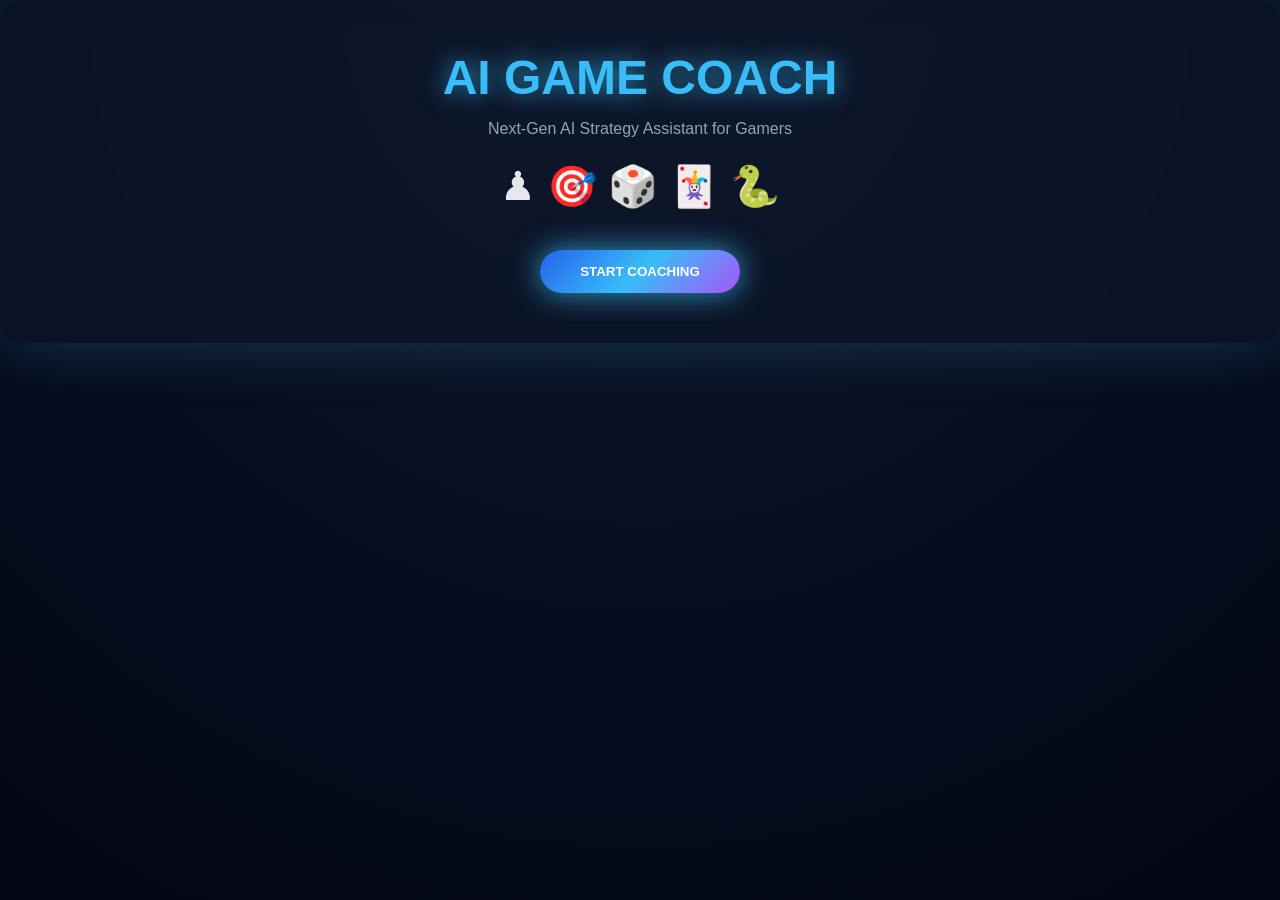
==== AI_Game_Coach/frontend/index.html @ 8b5213be "AI Game coach files" ====
<!DOCTYPE html>
<html lang="en">
<head>
    <meta charset="UTF-8">
    <title>AI Game Coach</title>
    <link rel="stylesheet" href="style.css">
</head>
<body>

    <div class="home-card">
        <h1>AI GAME COACH</h1>
        <p>Next-Gen AI Strategy Assistant for Gamers</p>

        <div style="font-size:40px;margin:20px 0;">
            ♟ 🎯 🎲 🃏 🐍
        </div>

        <a href="dashboard.html">
            <button class="neon-btn">START COACHING</button>
        </a>
    </div>

</body>
</html>
---- AI_Game_Coach/frontend/style.css ----
* {
    margin: 0;
    padding: 0;
    box-sizing: border-box;
    font-family: "Segoe UI", Arial, sans-serif;
}

/* ===== BACKGROUND ===== */
body {
    min-height: 100vh;
    background: radial-gradient(circle at top, #0f172a, #020617);
    color: #e5e7eb;
}

.bg-glow {
    position: fixed;
    inset: 0;
    background:
        radial-gradient(circle at 20% 20%, rgba(56,189,248,0.15), transparent 40%),
        radial-gradient(circle at 80% 80%, rgba(168,85,247,0.15), transparent 40%);
    z-index: -1;
}

/* ===== HOME ===== */
.home {
    display: flex;
    justify-content: center;
    align-items: center;
}

.home-card {
    background: rgba(15,23,42,0.65);
    backdrop-filter: blur(16px);
    padding: 50px 70px;
    border-radius: 22px;
    text-align: center;
    box-shadow: 0 0 60px rgba(56,189,248,.25);
}

.home-card h1 {
    font-size: 48px;
    color: #38bdf8;
    text-shadow: 0 0 25px rgba(56,189,248,.8);
}

.home-card p {
    margin: 15px 0 25px;
    color: #94a3b8;
}

.icons {
    font-size: 38px;
    margin-bottom: 25px;
}

/* ===== DASHBOARD ===== */
.top-bar {
    padding: 25px 50px;
    display: flex;
    justify-content: space-between;
}

.top-bar h1 {
    color: #38bdf8;
}

.online {
    color: #22c55e;
    font-weight: bold;
}

/* ===== MAIN CARD ===== */
.dashboard-card {
    max-width: 1000px;
    margin: auto;
    padding: 35px;
    background: rgba(15,23,42,0.7);
    backdrop-filter: blur(18px);
    border-radius: 24px;
    box-shadow: 0 0 80px rgba(56,189,248,.25);
}

/* ===== FORM ===== */
.section label {
    display: block;
    margin-bottom: 8px;
    color: #38bdf8;
}

.grid {
    display: grid;
    grid-template-columns: repeat(auto-fit, minmax(230px, 1fr));
    gap: 16px;
    margin: 20px 0;
}

input, select {
    padding: 14px;
    border-radius: 12px;
    border: none;
    background: #020617;
    color: white;
    box-shadow: inset 0 0 10px rgba(0,0,0,.7);
}

input:focus, select:focus {
    outline: 2px solid #38bdf8;
}

/* ===== BUTTON ===== */
.neon-btn {
    margin-top: 20px;
    padding: 14px 40px;
    border-radius: 40px;
    border: none;
    cursor: pointer;
    font-weight: bold;
    color: white;
    background: linear-gradient(135deg, #2563eb, #38bdf8, #a855f7);
    box-shadow: 0 0 30px rgba(56,189,248,.8);
    transition: .3s;
}

.neon-btn.big {
    width: 100%;
    font-size: 16px;
}

.neon-btn:hover {
    transform: scale(1.08);
    box-shadow: 0 0 60px rgba(168,85,247,.9);
}

/* ===== OUTPUT ===== */
.output {
    margin-top: 35px;
}

.output h2 {
    margin-bottom: 15px;
    color: #facc15;
}

.output li {
    list-style: none;
    padding: 16px;
    margin: 12px 0;
    background: rgba(2,6,23,.85);
    border-left: 5px solid #38bdf8;
    border-radius: 14px;
    box-shadow: 0 0 25px rgba(56,189,248,.4);
}
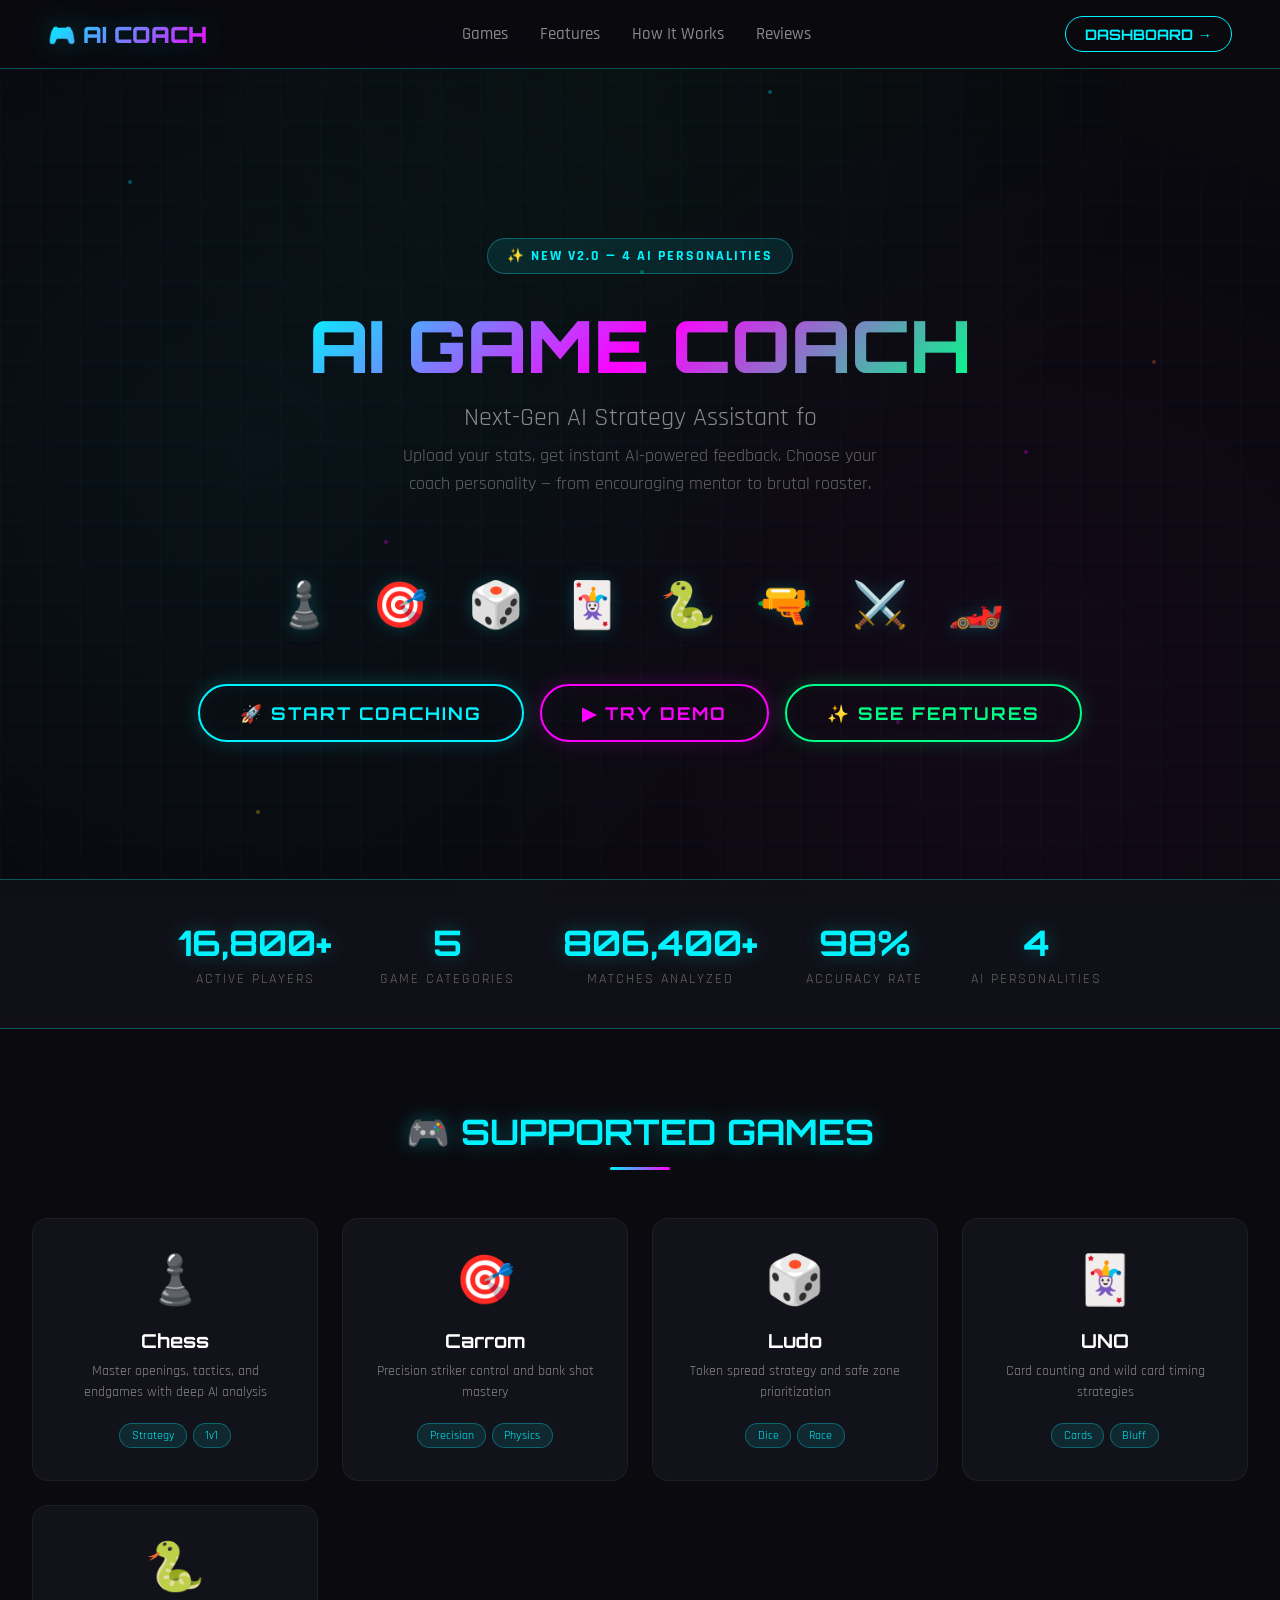
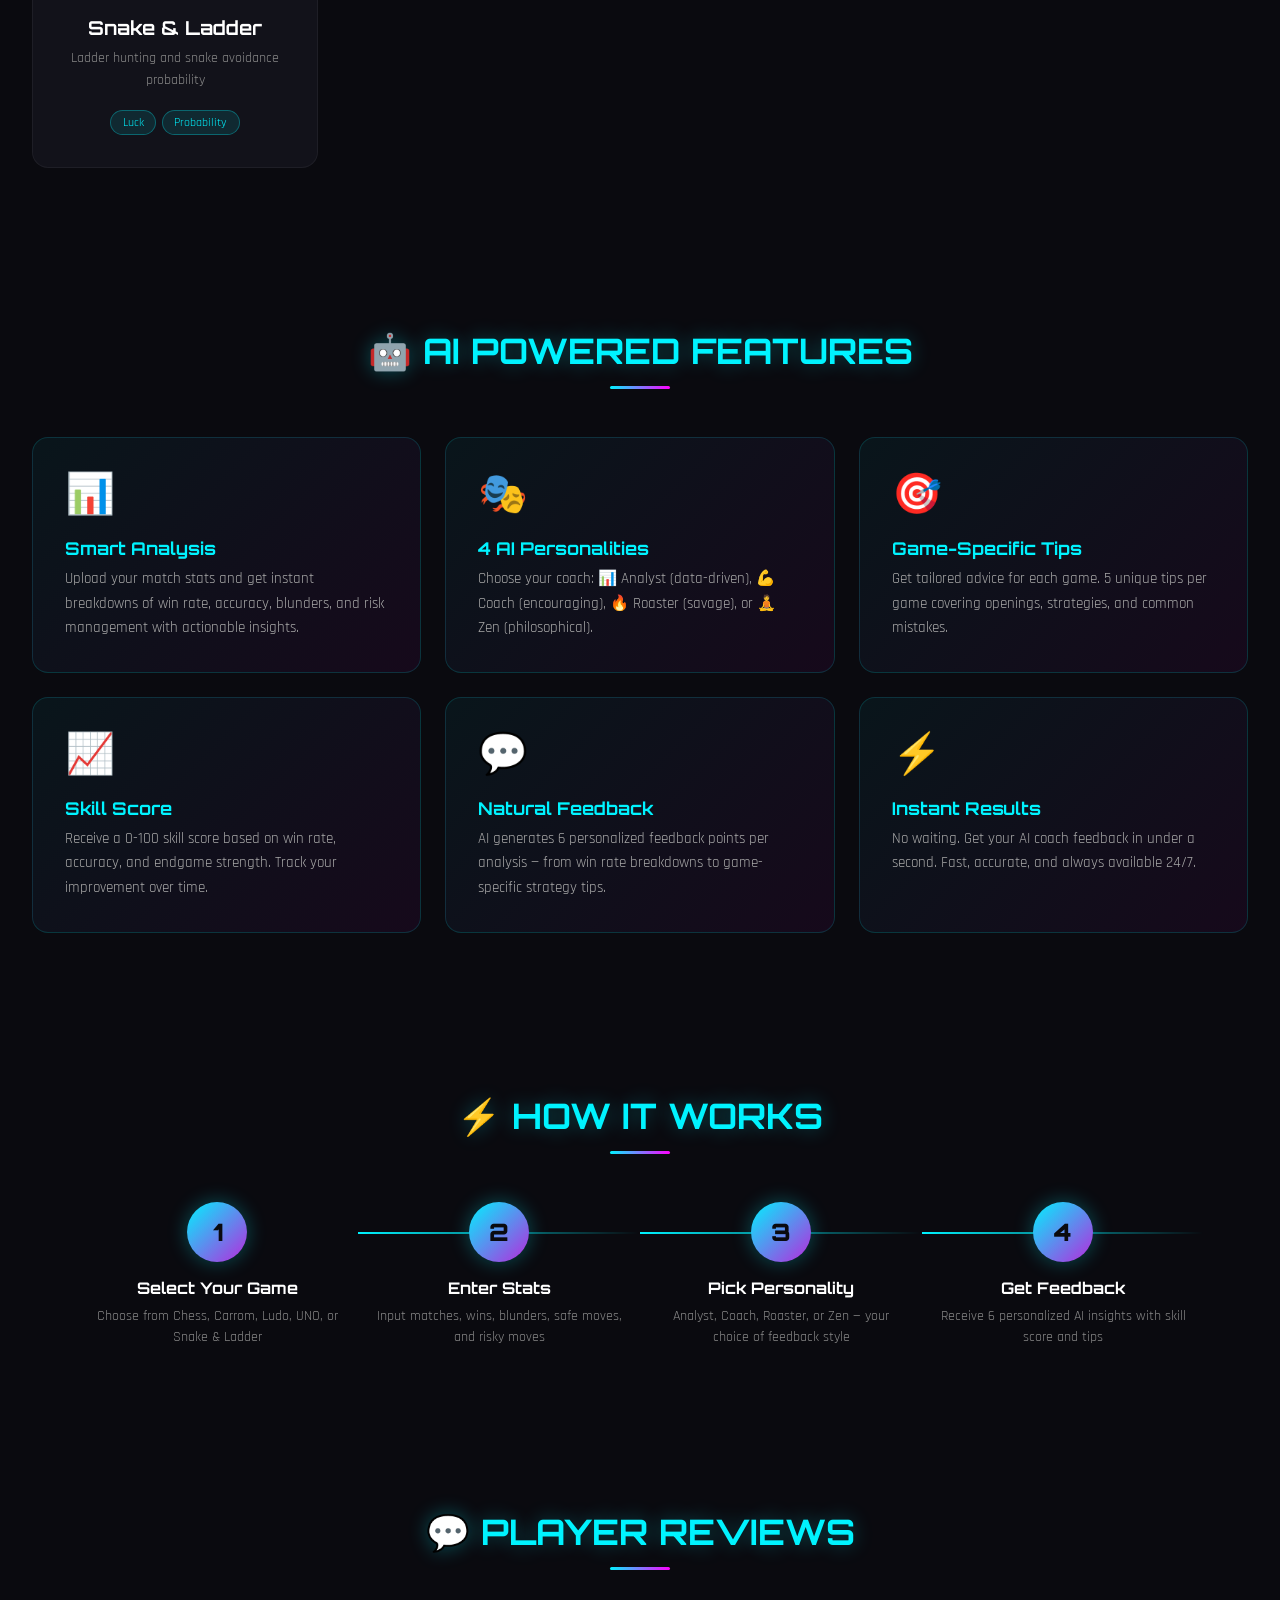
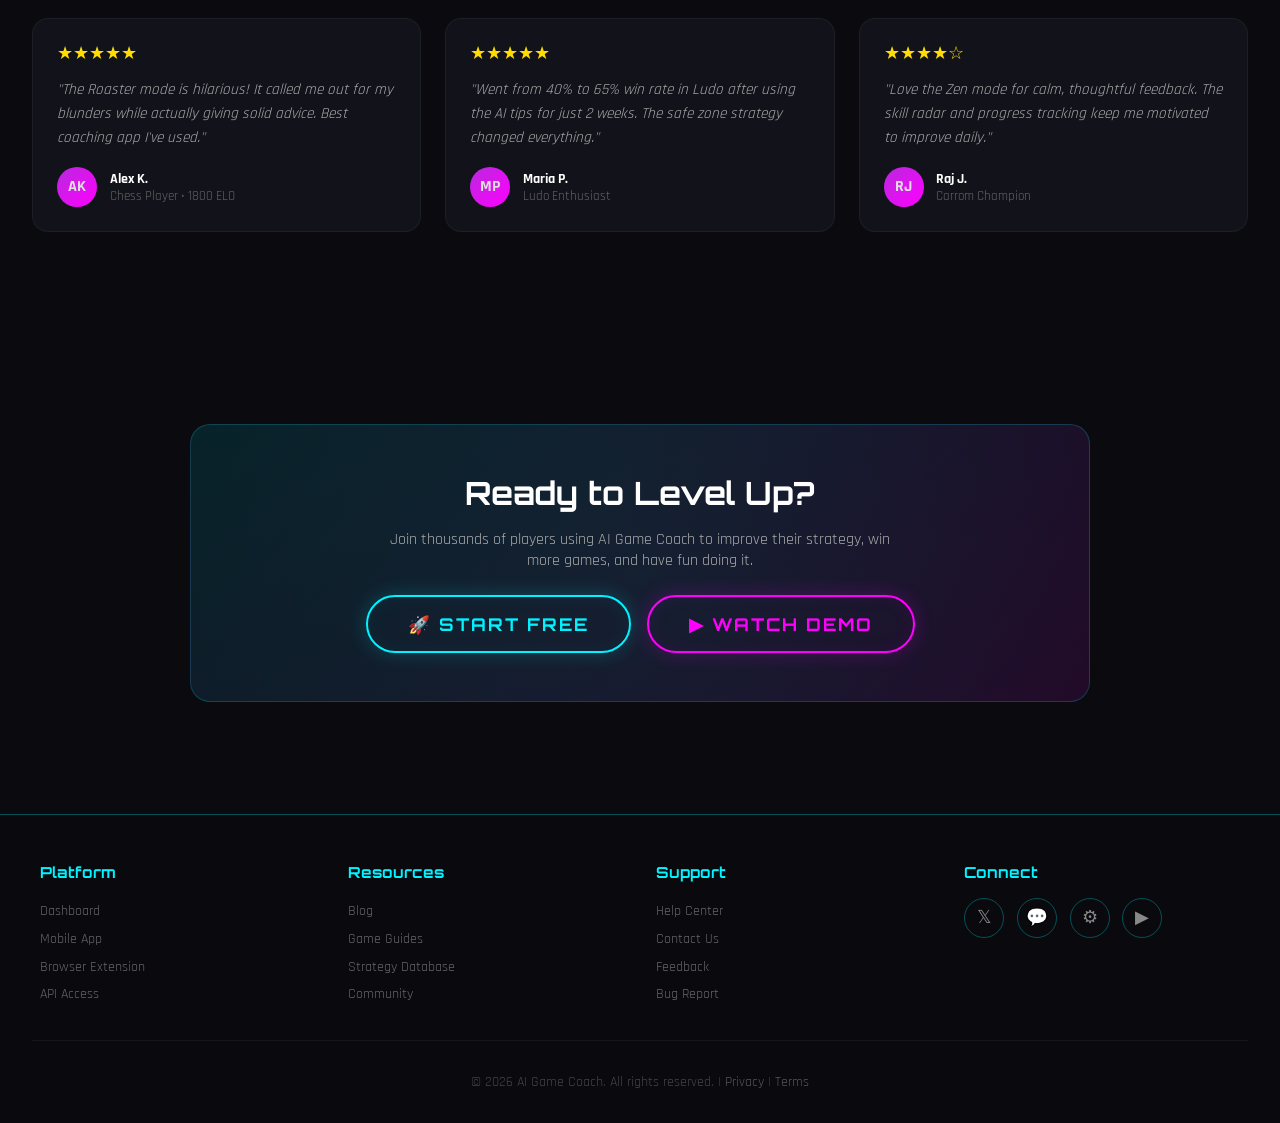
==== commit 9a79f2e3: "Update print statement from 'Hello' to 'Goodbye'" ====
--- a/AI_Game_Coach/frontend/index.html
+++ b/AI_Game_Coach/frontend/index.html
@@ -2,23 +2,1224 @@
 <html lang="en">
 <head>
     <meta charset="UTF-8">
-    <title>AI Game Coach</title>
-    <link rel="stylesheet" href="style.css">
+    <meta name="viewport" content="width=device-width, initial-scale=1.0">
+    <title>AI Game Coach - Next-Gen Strategy Assistant</title>
+    <link href="https://fonts.googleapis.com/css2?family=Orbitron:wght@400;700;900&family=Rajdhani:wght@300;500;700&display=swap" rel="stylesheet">
+    <style>
+        :root {
+            --neon-cyan: #00f3ff;
+            --neon-pink: #ff00ff;
+            --neon-green: #00ff88;
+            --neon-purple: #b829dd;
+            --neon-orange: #ff6b35;
+            --neon-yellow: #ffdd00;
+            --dark-bg: #0a0a0f;
+            --card-bg: #12121a;
+            --card-bg-2: #1a1a25;
+            --border-glow: rgba(0, 243, 255, 0.3);
+        }
+
+        * {
+            margin: 0;
+            padding: 0;
+            box-sizing: border-box;
+        }
+
+        body {
+            font-family: 'Rajdhani', sans-serif;
+            background: var(--dark-bg);
+            color: #e0e0e0;
+            min-height: 100vh;
+            overflow-x: hidden;
+        }
+
+        /* Animated Background */
+        .bg-animation {
+            position: fixed;
+            top: 0;
+            left: 0;
+            width: 100%;
+            height: 100%;
+            z-index: -1;
+            background:
+                radial-gradient(circle at 20% 50%, rgba(0, 243, 255, 0.04) 0%, transparent 50%),
+                radial-gradient(circle at 80% 80%, rgba(255, 0, 255, 0.04) 0%, transparent 50%),
+                radial-gradient(circle at 50% 10%, rgba(0, 255, 136, 0.03) 0%, transparent 50%);
+        }
+
+        .bg-animation::before {
+            content: '';
+            position: absolute;
+            top: 0;
+            left: 0;
+            right: 0;
+            bottom: 0;
+            background-image:
+                linear-gradient(rgba(0, 243, 255, 0.02) 1px, transparent 1px),
+                linear-gradient(90deg, rgba(0, 243, 255, 0.02) 1px, transparent 1px);
+            background-size: 40px 40px;
+            animation: gridMove 20s linear infinite;
+        }
+
+        @keyframes gridMove {
+            0% { transform: translate(0, 0); }
+            100% { transform: translate(40px, 40px); }
+        }
+
+        /* Floating Particles */
+        .particles {
+            position: fixed;
+            top: 0;
+            left: 0;
+            width: 100%;
+            height: 100%;
+            z-index: -1;
+            pointer-events: none;
+            overflow: hidden;
+        }
+
+        .particle {
+            position: absolute;
+            width: 4px;
+            height: 4px;
+            background: var(--neon-cyan);
+            border-radius: 50%;
+            opacity: 0.3;
+            animation: floatParticle 15s infinite;
+        }
+
+        .particle:nth-child(1) { left: 10%; top: 20%; animation-delay: 0s; animation-duration: 12s; }
+        .particle:nth-child(2) { left: 30%; top: 60%; animation-delay: 2s; animation-duration: 18s; background: var(--neon-pink); }
+        .particle:nth-child(3) { left: 50%; top: 30%; animation-delay: 4s; animation-duration: 14s; background: var(--neon-green); }
+        .particle:nth-child(4) { left: 70%; top: 80%; animation-delay: 1s; animation-duration: 16s; background: var(--neon-purple); }
+        .particle:nth-child(5) { left: 90%; top: 40%; animation-delay: 3s; animation-duration: 20s; background: var(--neon-orange); }
+        .particle:nth-child(6) { left: 20%; top: 90%; animation-delay: 5s; animation-duration: 13s; background: var(--neon-yellow); }
+        .particle:nth-child(7) { left: 60%; top: 10%; animation-delay: 6s; animation-duration: 17s; background: var(--neon-cyan); }
+        .particle:nth-child(8) { left: 80%; top: 50%; animation-delay: 7s; animation-duration: 15s; background: var(--neon-pink); }
+
+        @keyframes floatParticle {
+            0%, 100% { transform: translateY(0) translateX(0); opacity: 0.3; }
+            25% { transform: translateY(-30px) translateX(10px); opacity: 0.6; }
+            50% { transform: translateY(-60px) translateX(-10px); opacity: 0.3; }
+            75% { transform: translateY(-30px) translateX(15px); opacity: 0.5; }
+        }
+
+        /* Navigation */
+        .navbar {
+            display: flex;
+            justify-content: space-between;
+            align-items: center;
+            padding: 1rem 3rem;
+            background: rgba(10, 10, 15, 0.95);
+            backdrop-filter: blur(10px);
+            border-bottom: 1px solid var(--border-glow);
+            position: sticky;
+            top: 0;
+            z-index: 1000;
+            animation: slideDown 0.6s ease;
+        }
+
+        @keyframes slideDown {
+            from { transform: translateY(-100%); opacity: 0; }
+            to { transform: translateY(0); opacity: 1; }
+        }
+
+        .logo {
+            font-family: 'Orbitron', sans-serif;
+            font-size: 1.4rem;
+            font-weight: 900;
+            background: linear-gradient(135deg, var(--neon-cyan), var(--neon-pink));
+            -webkit-background-clip: text;
+            -webkit-text-fill-color: transparent;
+            text-shadow: 0 0 30px rgba(0, 243, 255, 0.3);
+            cursor: pointer;
+            transition: all 0.3s;
+        }
+
+        .logo:hover {
+            transform: scale(1.05);
+            filter: drop-shadow(0 0 20px rgba(0, 243, 255, 0.5));
+        }
+
+        .nav-links {
+            display: flex;
+            gap: 2rem;
+            list-style: none;
+        }
+
+        .nav-links a {
+            color: #888;
+            text-decoration: none;
+            font-weight: 500;
+            font-size: 1.05rem;
+            transition: all 0.3s;
+            position: relative;
+        }
+
+        .nav-links a:hover {
+            color: var(--neon-cyan);
+            text-shadow: 0 0 10px var(--neon-cyan);
+        }
+
+        .nav-links a::after {
+            content: '';
+            position: absolute;
+            bottom: -5px;
+            left: 0;
+            width: 0;
+            height: 2px;
+            background: var(--neon-cyan);
+            transition: width 0.3s;
+            box-shadow: 0 0 10px var(--neon-cyan);
+        }
+
+        .nav-links a:hover::after {
+            width: 100%;
+        }
+
+        .nav-cta {
+            padding: 0.5rem 1.2rem;
+            border-radius: 20px;
+            border: 1px solid var(--neon-cyan);
+            color: var(--neon-cyan);
+            text-decoration: none;
+            font-weight: 700;
+            font-size: 0.9rem;
+            transition: all 0.3s;
+            font-family: 'Orbitron', sans-serif;
+        }
+
+        .nav-cta:hover {
+            background: var(--neon-cyan);
+            color: var(--dark-bg);
+            box-shadow: 0 0 20px rgba(0, 243, 255, 0.4);
+        }
+
+        /* Hero Section */
+        .hero {
+            text-align: center;
+            padding: 5rem 2rem 3rem;
+            position: relative;
+            min-height: 90vh;
+            display: flex;
+            flex-direction: column;
+            justify-content: center;
+            align-items: center;
+        }
+
+        .hero-badge {
+            display: inline-flex;
+            align-items: center;
+            gap: 0.5rem;
+            padding: 0.5rem 1.2rem;
+            border-radius: 30px;
+            background: rgba(0, 243, 255, 0.1);
+            border: 1px solid rgba(0, 243, 255, 0.3);
+            color: var(--neon-cyan);
+            font-size: 0.85rem;
+            font-weight: 700;
+            margin-bottom: 2rem;
+            animation: fadeInUp 0.8s ease 0.2s both;
+            letter-spacing: 2px;
+            text-transform: uppercase;
+        }
+
+        .hero h1 {
+            font-family: 'Orbitron', sans-serif;
+            font-size: 4.5rem;
+            font-weight: 900;
+            background: linear-gradient(135deg, var(--neon-cyan), var(--neon-pink), var(--neon-green));
+            -webkit-background-clip: text;
+            -webkit-text-fill-color: transparent;
+            margin-bottom: 1rem;
+            animation: titleGlow 3s ease-in-out infinite alternate, fadeInUp 0.8s ease 0.4s both;
+            line-height: 1.1;
+        }
+
+        @keyframes titleGlow {
+            from { filter: drop-shadow(0 0 20px rgba(0, 243, 255, 0.4)); }
+            to { filter: drop-shadow(0 0 50px rgba(255, 0, 255, 0.4)); }
+        }
+
+        .hero-subtitle {
+            font-size: 1.6rem;
+            color: #888;
+            margin-bottom: 0.5rem;
+            animation: fadeInUp 0.8s ease 0.6s both;
+        }
+
+        .hero-desc {
+            font-size: 1.1rem;
+            color: #666;
+            max-width: 500px;
+            margin-bottom: 2.5rem;
+            animation: fadeInUp 0.8s ease 0.7s both;
+            line-height: 1.6;
+        }
+
+        @keyframes fadeInUp {
+            from { opacity: 0; transform: translateY(30px); }
+            to { opacity: 1; transform: translateY(0); }
+        }
+
+        /* Game Icons */
+        .game-icons {
+            display: flex;
+            justify-content: center;
+            gap: 1.5rem;
+            flex-wrap: wrap;
+            margin: 2rem 0 2.5rem;
+            animation: fadeInUp 0.8s ease 0.8s both;
+        }
+
+        .game-icon {
+            font-size: 2.8rem;
+            cursor: pointer;
+            transition: all 0.4s;
+            filter: drop-shadow(0 0 8px rgba(0, 243, 255, 0.2));
+            animation: float 3s ease-in-out infinite;
+            padding: 0.5rem;
+        }
+
+        .game-icon:nth-child(1) { animation-delay: 0s; }
+        .game-icon:nth-child(2) { animation-delay: 0.4s; }
+        .game-icon:nth-child(3) { animation-delay: 0.8s; }
+        .game-icon:nth-child(4) { animation-delay: 1.2s; }
+        .game-icon:nth-child(5) { animation-delay: 1.6s; }
+        .game-icon:nth-child(6) { animation-delay: 2s; }
+        .game-icon:nth-child(7) { animation-delay: 2.4s; }
+        .game-icon:nth-child(8) { animation-delay: 2.8s; }
+
+        @keyframes float {
+            0%, 100% { transform: translateY(0); }
+            50% { transform: translateY(-12px); }
+        }
+
+        .game-icon:hover {
+            transform: scale(1.3) translateY(-5px);
+            filter: drop-shadow(0 0 25px var(--neon-cyan));
+        }
+
+        /* CTA Buttons */
+        .cta-group {
+            display: flex;
+            gap: 1rem;
+            justify-content: center;
+            flex-wrap: wrap;
+            animation: fadeInUp 0.8s ease 1s both;
+        }
+
+        .neon-btn {
+            padding: 1rem 2.5rem;
+            font-size: 1.1rem;
+            font-family: 'Orbitron', sans-serif;
+            font-weight: 700;
+            color: var(--neon-cyan);
+            background: transparent;
+            border: 2px solid var(--neon-cyan);
+            border-radius: 50px;
+            cursor: pointer;
+            position: relative;
+            overflow: hidden;
+            transition: all 0.3s;
+            text-transform: uppercase;
+            letter-spacing: 2px;
+            box-shadow: 0 0 20px rgba(0, 243, 255, 0.2), inset 0 0 20px rgba(0, 243, 255, 0.05);
+            text-decoration: none;
+            display: inline-block;
+        }
+
+        .neon-btn:hover {
+            background: var(--neon-cyan);
+            color: var(--dark-bg);
+            box-shadow: 0 0 40px rgba(0, 243, 255, 0.6), inset 0 0 30px rgba(0, 243, 255, 0.2);
+            transform: translateY(-3px);
+        }
+
+        .neon-btn.pink {
+            border-color: var(--neon-pink);
+            color: var(--neon-pink);
+            box-shadow: 0 0 20px rgba(255, 0, 255, 0.2), inset 0 0 20px rgba(255, 0, 255, 0.05);
+        }
+
+        .neon-btn.pink:hover {
+            background: var(--neon-pink);
+            color: var(--dark-bg);
+            box-shadow: 0 0 40px rgba(255, 0, 255, 0.6);
+        }
+
+        .neon-btn.green {
+            border-color: var(--neon-green);
+            color: var(--neon-green);
+            box-shadow: 0 0 20px rgba(0, 255, 136, 0.2), inset 0 0 20px rgba(0, 255, 136, 0.05);
+        }
+
+        .neon-btn.green:hover {
+            background: var(--neon-green);
+            color: var(--dark-bg);
+            box-shadow: 0 0 40px rgba(0, 255, 136, 0.6);
+        }
+
+        /* Stats Bar */
+        .stats-bar {
+            display: flex;
+            justify-content: center;
+            gap: 3rem;
+            padding: 2.5rem 2rem;
+            background: rgba(18, 18, 26, 0.8);
+            border-top: 1px solid var(--border-glow);
+            border-bottom: 1px solid var(--border-glow);
+            flex-wrap: wrap;
+            backdrop-filter: blur(5px);
+        }
+
+        .stat-item {
+            text-align: center;
+            animation: fadeInUp 0.6s ease both;
+        }
+
+        .stat-item:nth-child(1) { animation-delay: 0.1s; }
+        .stat-item:nth-child(2) { animation-delay: 0.2s; }
+        .stat-item:nth-child(3) { animation-delay: 0.3s; }
+        .stat-item:nth-child(4) { animation-delay: 0.4s; }
+        .stat-item:nth-child(5) { animation-delay: 0.5s; }
+
+        .stat-value {
+            font-family: 'Orbitron', sans-serif;
+            font-size: 2.2rem;
+            font-weight: 700;
+            color: var(--neon-cyan);
+            text-shadow: 0 0 20px rgba(0, 243, 255, 0.3);
+        }
+
+        .stat-label {
+            font-size: 0.85rem;
+            color: #666;
+            text-transform: uppercase;
+            letter-spacing: 2px;
+            margin-top: 0.3rem;
+        }
+
+        /* Section Styling */
+        .section {
+            padding: 5rem 2rem;
+            max-width: 1400px;
+            margin: 0 auto;
+        }
+
+        .section-title {
+            font-family: 'Orbitron', sans-serif;
+            font-size: 2.2rem;
+            text-align: center;
+            margin-bottom: 3rem;
+            color: var(--neon-cyan);
+            text-shadow: 0 0 20px rgba(0, 243, 255, 0.3);
+            position: relative;
+        }
+
+        .section-title::after {
+            content: '';
+            display: block;
+            width: 60px;
+            height: 3px;
+            background: linear-gradient(90deg, var(--neon-cyan), var(--neon-pink));
+            margin: 0.8rem auto 0;
+            border-radius: 2px;
+        }
+
+        /* Game Cards */
+        .game-grid {
+            display: grid;
+            grid-template-columns: repeat(auto-fit, minmax(260px, 1fr));
+            gap: 1.5rem;
+        }
+
+        .game-card {
+            background: var(--card-bg);
+            border: 1px solid rgba(255, 255, 255, 0.05);
+            border-radius: 16px;
+            padding: 2rem;
+            text-align: center;
+            transition: all 0.4s;
+            position: relative;
+            overflow: hidden;
+            cursor: pointer;
+        }
+
+        .game-card::before {
+            content: '';
+            position: absolute;
+            top: 0;
+            left: -100%;
+            width: 100%;
+            height: 100%;
+            background: linear-gradient(90deg, transparent, rgba(0, 243, 255, 0.08), transparent);
+            transition: left 0.6s;
+        }
+
+        .game-card:hover::before {
+            left: 100%;
+        }
+
+        .game-card:hover {
+            transform: translateY(-10px);
+            border-color: var(--neon-cyan);
+            box-shadow: 0 15px 40px rgba(0, 243, 255, 0.15);
+        }
+
+        .game-card .icon {
+            font-size: 3rem;
+            margin-bottom: 1rem;
+            transition: transform 0.3s;
+        }
+
+        .game-card:hover .icon {
+            transform: scale(1.2);
+        }
+
+        .game-card h3 {
+            font-family: 'Orbitron', sans-serif;
+            font-size: 1.2rem;
+            margin-bottom: 0.5rem;
+            color: #fff;
+        }
+
+        .game-card p {
+            color: #888;
+            font-size: 0.9rem;
+            margin-bottom: 1.2rem;
+            line-height: 1.5;
+        }
+
+        .game-card .tags {
+            display: flex;
+            flex-wrap: wrap;
+            gap: 0.4rem;
+            justify-content: center;
+        }
+
+        .tag {
+            padding: 0.25rem 0.7rem;
+            border-radius: 20px;
+            font-size: 0.75rem;
+            background: rgba(0, 243, 255, 0.1);
+            color: var(--neon-cyan);
+            border: 1px solid rgba(0, 243, 255, 0.3);
+            transition: all 0.3s;
+        }
+
+        .game-card:hover .tag {
+            background: rgba(0, 243, 255, 0.2);
+        }
+
+        /* Features */
+        .features-grid {
+            display: grid;
+            grid-template-columns: repeat(auto-fit, minmax(300px, 1fr));
+            gap: 1.5rem;
+        }
+
+        .feature-card {
+            background: linear-gradient(135deg, rgba(0, 243, 255, 0.05), rgba(255, 0, 255, 0.05));
+            border: 1px solid rgba(0, 243, 255, 0.15);
+            border-radius: 16px;
+            padding: 2rem;
+            transition: all 0.3s;
+            position: relative;
+            overflow: hidden;
+        }
+
+        .feature-card::after {
+            content: '';
+            position: absolute;
+            top: -50%;
+            right: -50%;
+            width: 100%;
+            height: 100%;
+            background: radial-gradient(circle, rgba(0, 243, 255, 0.1), transparent 70%);
+            opacity: 0;
+            transition: opacity 0.3s;
+        }
+
+        .feature-card:hover::after {
+            opacity: 1;
+        }
+
+        .feature-card:hover {
+            border-color: var(--neon-cyan);
+            box-shadow: 0 0 30px rgba(0, 243, 255, 0.1);
+            transform: translateY(-5px);
+        }
+
+        .feature-icon {
+            font-size: 2.5rem;
+            margin-bottom: 1rem;
+            display: block;
+        }
+
+        .feature-card h3 {
+            font-family: 'Orbitron', sans-serif;
+            color: var(--neon-cyan);
+            margin-bottom: 0.5rem;
+            font-size: 1.1rem;
+        }
+
+        .feature-card p {
+            color: #aaa;
+            line-height: 1.6;
+            font-size: 0.95rem;
+        }
+
+        /* How It Works */
+        .steps-container {
+            display: flex;
+            justify-content: center;
+            gap: 2rem;
+            flex-wrap: wrap;
+        }
+
+        .step {
+            text-align: center;
+            max-width: 250px;
+            position: relative;
+        }
+
+        .step-number {
+            width: 60px;
+            height: 60px;
+            border-radius: 50%;
+            background: linear-gradient(135deg, var(--neon-cyan), var(--neon-purple));
+            display: flex;
+            align-items: center;
+            justify-content: center;
+            font-family: 'Orbitron', sans-serif;
+            font-size: 1.5rem;
+            font-weight: 900;
+            color: var(--dark-bg);
+            margin: 0 auto 1rem;
+            box-shadow: 0 0 20px rgba(0, 243, 255, 0.3);
+            position: relative;
+            z-index: 2;
+        }
+
+        .step h3 {
+            font-family: 'Orbitron', sans-serif;
+            color: #fff;
+            margin-bottom: 0.5rem;
+            font-size: 1rem;
+        }
+
+        .step p {
+            color: #888;
+            font-size: 0.9rem;
+            line-height: 1.5;
+        }
+
+        .step-connector {
+            position: absolute;
+            top: 30px;
+            left: calc(100% + 1rem);
+            width: calc(100% + 2rem);
+            height: 2px;
+            background: linear-gradient(90deg, var(--neon-cyan), transparent);
+            display: none;
+        }
+
+        @media (min-width: 900px) {
+            .step:not(:last-child) .step-connector {
+                display: block;
+            }
+        }
+
+        /* Testimonials */
+        .testimonials-grid {
+            display: grid;
+            grid-template-columns: repeat(auto-fit, minmax(300px, 1fr));
+            gap: 1.5rem;
+        }
+
+        .testimonial {
+            background: var(--card-bg);
+            border: 1px solid rgba(255, 255, 255, 0.05);
+            border-radius: 16px;
+            padding: 1.5rem;
+            transition: all 0.3s;
+        }
+
+        .testimonial:hover {
+            border-color: var(--neon-purple);
+            box-shadow: 0 0 25px rgba(184, 41, 221, 0.1);
+        }
+
+        .testimonial-stars {
+            color: var(--neon-yellow);
+            font-size: 1.1rem;
+            margin-bottom: 0.8rem;
+        }
+
+        .testimonial-text {
+            color: #aaa;
+            font-size: 0.95rem;
+            line-height: 1.6;
+            margin-bottom: 1rem;
+            font-style: italic;
+        }
+
+        .testimonial-author {
+            display: flex;
+            align-items: center;
+            gap: 0.8rem;
+        }
+
+        .testimonial-avatar {
+            width: 40px;
+            height: 40px;
+            border-radius: 50%;
+            background: linear-gradient(135deg, var(--neon-purple), var(--neon-pink));
+            display: flex;
+            align-items: center;
+            justify-content: center;
+            font-weight: bold;
+            font-size: 1rem;
+        }
+
+        .testimonial-name {
+            font-weight: 700;
+            color: #fff;
+            font-size: 0.9rem;
+        }
+
+        .testimonial-role {
+            font-size: 0.8rem;
+            color: #666;
+        }
+
+        /* CTA Banner */
+        .cta-banner {
+            background: linear-gradient(135deg, rgba(0, 243, 255, 0.1), rgba(255, 0, 255, 0.1));
+            border: 1px solid rgba(0, 243, 255, 0.2);
+            border-radius: 20px;
+            padding: 3rem 2rem;
+            text-align: center;
+            margin: 2rem auto;
+            max-width: 900px;
+            position: relative;
+            overflow: hidden;
+        }
+
+        .cta-banner::before {
+            content: '';
+            position: absolute;
+            top: -50%;
+            left: -50%;
+            width: 200%;
+            height: 200%;
+            background: radial-gradient(circle, rgba(0, 243, 255, 0.05), transparent 60%);
+            animation: rotate 20s linear infinite;
+        }
+
+        @keyframes rotate {
+            from { transform: rotate(0deg); }
+            to { transform: rotate(360deg); }
+        }
+
+        .cta-banner h2 {
+            font-family: 'Orbitron', sans-serif;
+            font-size: 2rem;
+            color: #fff;
+            margin-bottom: 1rem;
+            position: relative;
+            z-index: 1;
+        }
+
+        .cta-banner p {
+            color: #aaa;
+            margin-bottom: 1.5rem;
+            max-width: 500px;
+            margin-left: auto;
+            margin-right: auto;
+            position: relative;
+            z-index: 1;
+        }
+
+        /* Footer */
+        footer {
+            background: rgba(10, 10, 15, 0.95);
+            border-top: 1px solid var(--border-glow);
+            padding: 3rem 2rem 2rem;
+            text-align: center;
+        }
+
+        .footer-content {
+            max-width: 1200px;
+            margin: 0 auto;
+            display: grid;
+            grid-template-columns: repeat(auto-fit, minmax(200px, 1fr));
+            gap: 2rem;
+            text-align: left;
+            margin-bottom: 2rem;
+        }
+
+        .footer-section h4 {
+            font-family: 'Orbitron', sans-serif;
+            color: var(--neon-cyan);
+            margin-bottom: 1rem;
+            font-size: 0.95rem;
+        }
+
+        .footer-section a {
+            display: block;
+            color: #666;
+            text-decoration: none;
+            padding: 0.3rem 0;
+            transition: color 0.3s;
+            font-size: 0.9rem;
+        }
+
+        .footer-section a:hover {
+            color: var(--neon-cyan);
+        }
+
+        .social-links {
+            display: flex;
+            gap: 0.8rem;
+            margin-top: 1rem;
+        }
+
+        .social-links a {
+            width: 40px;
+            height: 40px;
+            border-radius: 50%;
+            border: 1px solid rgba(0, 243, 255, 0.3);
+            display: flex;
+            align-items: center;
+            justify-content: center;
+            font-size: 1.1rem;
+            transition: all 0.3s;
+            color: #888;
+        }
+
+        .social-links a:hover {
+            background: var(--neon-cyan);
+            border-color: var(--neon-cyan);
+            color: var(--dark-bg);
+            transform: translateY(-3px);
+        }
+
+        .copyright {
+            color: #444;
+            padding-top: 2rem;
+            border-top: 1px solid rgba(255, 255, 255, 0.05);
+            font-size: 0.85rem;
+        }
+
+        .copyright a {
+            color: #555;
+            text-decoration: none;
+            transition: color 0.3s;
+        }
+
+        .copyright a:hover {
+            color: var(--neon-cyan);
+        }
+
+        /* Scroll Reveal */
+        .reveal {
+            opacity: 0;
+            transform: translateY(40px);
+            transition: all 0.8s ease;
+        }
+
+        .reveal.active {
+            opacity: 1;
+            transform: translateY(0);
+        }
+
+        /* Scrollbar */
+        ::-webkit-scrollbar { width: 6px; }
+        ::-webkit-scrollbar-track { background: var(--dark-bg); }
+        ::-webkit-scrollbar-thumb { background: var(--neon-cyan); border-radius: 3px; }
+        ::-webkit-scrollbar-thumb:hover { background: var(--neon-pink); }
+
+        /* Responsive */
+        @media (max-width: 768px) {
+            .hero h1 { font-size: 2.8rem; }
+            .hero-subtitle { font-size: 1.2rem; }
+            .nav-links { display: none; }
+            .navbar { padding: 1rem; }
+            .stats-bar { gap: 1.5rem; }
+            .section { padding: 3rem 1rem; }
+            .cta-banner h2 { font-size: 1.5rem; }
+        }
+    </style>
+<base target="_blank">
 </head>
 <body>
-
-    <div class="home-card">
+    <div class="bg-animation"></div>
+    <div class="particles">
+        <div class="particle"></div>
+        <div class="particle"></div>
+        <div class="particle"></div>
+        <div class="particle"></div>
+        <div class="particle"></div>
+        <div class="particle"></div>
+        <div class="particle"></div>
+        <div class="particle"></div>
+    </div>
+
+    <!-- Navigation -->
+    <nav class="navbar">
+        <div class="logo">🎮 AI COACH</div>
+        <ul class="nav-links">
+            <li><a href="#games">Games</a></li>
+            <li><a href="#features">Features</a></li>
+            <li><a href="#how">How It Works</a></li>
+            <li><a href="#testimonials">Reviews</a></li>
+        </ul>
+        <a href="dashboard.html" class="nav-cta">DASHBOARD →</a>
+    </nav>
+
+    <!-- Hero Section -->
+    <section class="hero">
+        <div class="hero-badge">✨ NEW v2.0 — 4 AI PERSONALITIES</div>
         <h1>AI GAME COACH</h1>
-        <p>Next-Gen AI Strategy Assistant for Gamers</p>
-
-        <div style="font-size:40px;margin:20px 0;">
-            ♟ 🎯 🎲 🃏 🐍
-        </div>
-
-        <a href="dashboard.html">
-            <button class="neon-btn">START COACHING</button>
-        </a>
+        <p class="hero-subtitle">Next-Gen AI Strategy Assistant for Gamers</p>
+        <p class="hero-desc">Upload your stats, get instant AI-powered feedback. Choose your coach personality — from encouraging mentor to brutal roaster.</p>
+
+        <div class="game-icons">
+            <span class="game-icon" title="Chess">♟️</span>
+            <span class="game-icon" title="Carrom">🎯</span>
+            <span class="game-icon" title="Ludo">🎲</span>
+            <span class="game-icon" title="UNO">🃏</span>
+            <span class="game-icon" title="Snake & Ladder">🐍</span>
+            <span class="game-icon" title="FPS">🔫</span>
+            <span class="game-icon" title="MOBA">⚔️</span>
+            <span class="game-icon" title="Racing">🏎️</span>
+        </div>
+
+        <div class="cta-group">
+            <a href="dashboard.html" class="neon-btn">🚀 Start Coaching</a>
+            <button class="neon-btn pink" onclick="showDemo()">▶ Try Demo</button>
+            <button class="neon-btn green" onclick="showFeatures()">✨ See Features</button>
+        </div>
+    </section>
+
+    <!-- Stats Bar -->
+    <div class="stats-bar">
+        <div class="stat-item">
+            <div class="stat-value" id="counter1">0</div>
+            <div class="stat-label">Active Players</div>
+        </div>
+        <div class="stat-item">
+            <div class="stat-value">5</div>
+            <div class="stat-label">Game Categories</div>
+        </div>
+        <div class="stat-item">
+            <div class="stat-value" id="counter2">0</div>
+            <div class="stat-label">Matches Analyzed</div>
+        </div>
+        <div class="stat-item">
+            <div class="stat-value">98%</div>
+            <div class="stat-label">Accuracy Rate</div>
+        </div>
+        <div class="stat-item">
+            <div class="stat-value">4</div>
+            <div class="stat-label">AI Personalities</div>
+        </div>
     </div>
 
+    <!-- Supported Games -->
+    <section class="section" id="games">
+        <h2 class="section-title reveal">🎮 SUPPORTED GAMES</h2>
+        <div class="game-grid">
+            <div class="game-card reveal" onclick="goToGame('chess')">
+                <div class="icon">♟️</div>
+                <h3>Chess</h3>
+                <p>Master openings, tactics, and endgames with deep AI analysis</p>
+                <div class="tags">
+                    <span class="tag">Strategy</span>
+                    <span class="tag">1v1</span>
+                </div>
+            </div>
+            <div class="game-card reveal" onclick="goToGame('carrom')">
+                <div class="icon">🎯</div>
+                <h3>Carrom</h3>
+                <p>Precision striker control and bank shot mastery</p>
+                <div class="tags">
+                    <span class="tag">Precision</span>
+                    <span class="tag">Physics</span>
+                </div>
+            </div>
+            <div class="game-card reveal" onclick="goToGame('ludo')">
+                <div class="icon">🎲</div>
+                <h3>Ludo</h3>
+                <p>Token spread strategy and safe zone prioritization</p>
+                <div class="tags">
+                    <span class="tag">Dice</span>
+                    <span class="tag">Race</span>
+                </div>
+            </div>
+            <div class="game-card reveal" onclick="goToGame('uno')">
+                <div class="icon">🃏</div>
+                <h3>UNO</h3>
+                <p>Card counting and wild card timing strategies</p>
+                <div class="tags">
+                    <span class="tag">Cards</span>
+                    <span class="tag">Bluff</span>
+                </div>
+            </div>
+            <div class="game-card reveal" onclick="goToGame('snake_ladder')">
+                <div class="icon">🐍</div>
+                <h3>Snake & Ladder</h3>
+                <p>Ladder hunting and snake avoidance probability</p>
+                <div class="tags">
+                    <span class="tag">Luck</span>
+                    <span class="tag">Probability</span>
+                </div>
+            </div>
+        </div>
+    </section>
+
+    <!-- AI Features -->
+    <section class="section" id="features">
+        <h2 class="section-title reveal">🤖 AI POWERED FEATURES</h2>
+        <div class="features-grid">
+            <div class="feature-card reveal">
+                <span class="feature-icon">📊</span>
+                <h3>Smart Analysis</h3>
+                <p>Upload your match stats and get instant breakdowns of win rate, accuracy, blunders, and risk management with actionable insights.</p>
+            </div>
+            <div class="feature-card reveal">
+                <span class="feature-icon">🎭</span>
+                <h3>4 AI Personalities</h3>
+                <p>Choose your coach: 📊 Analyst (data-driven), 💪 Coach (encouraging), 🔥 Roaster (savage), or 🧘 Zen (philosophical).</p>
+            </div>
+            <div class="feature-card reveal">
+                <span class="feature-icon">🎯</span>
+                <h3>Game-Specific Tips</h3>
+                <p>Get tailored advice for each game. 5 unique tips per game covering openings, strategies, and common mistakes.</p>
+            </div>
+            <div class="feature-card reveal">
+                <span class="feature-icon">📈</span>
+                <h3>Skill Score</h3>
+                <p>Receive a 0-100 skill score based on win rate, accuracy, and endgame strength. Track your improvement over time.</p>
+            </div>
+            <div class="feature-card reveal">
+                <span class="feature-icon">💬</span>
+                <h3>Natural Feedback</h3>
+                <p>AI generates 6 personalized feedback points per analysis — from win rate breakdowns to game-specific strategy tips.</p>
+            </div>
+            <div class="feature-card reveal">
+                <span class="feature-icon">⚡</span>
+                <h3>Instant Results</h3>
+                <p>No waiting. Get your AI coach feedback in under a second. Fast, accurate, and always available 24/7.</p>
+            </div>
+        </div>
+    </section>
+
+    <!-- How It Works -->
+    <section class="section" id="how">
+        <h2 class="section-title reveal">⚡ HOW IT WORKS</h2>
+        <div class="steps-container">
+            <div class="step reveal">
+                <div class="step-number">1</div>
+                <div class="step-connector"></div>
+                <h3>Select Your Game</h3>
+                <p>Choose from Chess, Carrom, Ludo, UNO, or Snake & Ladder</p>
+            </div>
+            <div class="step reveal">
+                <div class="step-number">2</div>
+                <div class="step-connector"></div>
+                <h3>Enter Stats</h3>
+                <p>Input matches, wins, blunders, safe moves, and risky moves</p>
+            </div>
+            <div class="step reveal">
+                <div class="step-number">3</div>
+                <div class="step-connector"></div>
+                <h3>Pick Personality</h3>
+                <p>Analyst, Coach, Roaster, or Zen — your choice of feedback style</p>
+            </div>
+            <div class="step reveal">
+                <div class="step-number">4</div>
+                <h3>Get Feedback</h3>
+                <p>Receive 6 personalized AI insights with skill score and tips</p>
+            </div>
+        </div>
+    </section>
+
+    <!-- Testimonials -->
+    <section class="section" id="testimonials">
+        <h2 class="section-title reveal">💬 PLAYER REVIEWS</h2>
+        <div class="testimonials-grid">
+            <div class="testimonial reveal">
+                <div class="testimonial-stars">★★★★★</div>
+                <p class="testimonial-text">"The Roaster mode is hilarious! It called me out for my blunders while actually giving solid advice. Best coaching app I've used."</p>
+                <div class="testimonial-author">
+                    <div class="testimonial-avatar">AK</div>
+                    <div>
+                        <div class="testimonial-name">Alex K.</div>
+                        <div class="testimonial-role">Chess Player • 1800 ELO</div>
+                    </div>
+                </div>
+            </div>
+            <div class="testimonial reveal">
+                <div class="testimonial-stars">★★★★★</div>
+                <p class="testimonial-text">"Went from 40% to 65% win rate in Ludo after using the AI tips for just 2 weeks. The safe zone strategy changed everything."</p>
+                <div class="testimonial-author">
+                    <div class="testimonial-avatar">MP</div>
+                    <div>
+                        <div class="testimonial-name">Maria P.</div>
+                        <div class="testimonial-role">Ludo Enthusiast</div>
+                    </div>
+                </div>
+            </div>
+            <div class="testimonial reveal">
+                <div class="testimonial-stars">★★★★☆</div>
+                <p class="testimonial-text">"Love the Zen mode for calm, thoughtful feedback. The skill radar and progress tracking keep me motivated to improve daily."</p>
+                <div class="testimonial-author">
+                    <div class="testimonial-avatar">RJ</div>
+                    <div>
+                        <div class="testimonial-name">Raj J.</div>
+                        <div class="testimonial-role">Carrom Champion</div>
+                    </div>
+                </div>
+            </div>
+        </div>
+    </section>
+
+    <!-- CTA Banner -->
+    <section class="section">
+        <div class="cta-banner reveal">
+            <h2>Ready to Level Up?</h2>
+            <p>Join thousands of players using AI Game Coach to improve their strategy, win more games, and have fun doing it.</p>
+            <div class="cta-group" style="justify-content: center;">
+                <a href="dashboard.html" class="neon-btn">🚀 Start Free</a>
+                <button class="neon-btn pink" onclick="showDemo()">▶ Watch Demo</button>
+            </div>
+        </div>
+    </section>
+
+    <!-- Footer -->
+    <footer>
+        <div class="footer-content">
+            <div class="footer-section">
+                <h4>Platform</h4>
+                <a href="dashboard.html">Dashboard</a>
+                <a href="#">Mobile App</a>
+                <a href="#">Browser Extension</a>
+                <a href="#">API Access</a>
+            </div>
+            <div class="footer-section">
+                <h4>Resources</h4>
+                <a href="#">Blog</a>
+                <a href="#">Game Guides</a>
+                <a href="#">Strategy Database</a>
+                <a href="#">Community</a>
+            </div>
+            <div class="footer-section">
+                <h4>Support</h4>
+                <a href="#">Help Center</a>
+                <a href="#">Contact Us</a>
+                <a href="#">Feedback</a>
+                <a href="#">Bug Report</a>
+            </div>
+            <div class="footer-section">
+                <h4>Connect</h4>
+                <div class="social-links">
+                    <a href="#" title="Twitter">𝕏</a>
+                    <a href="#" title="Discord">💬</a>
+                    <a href="#" title="GitHub">⚙</a>
+                    <a href="#" title="YouTube">▶</a>
+                </div>
+            </div>
+        </div>
+        <div class="copyright">
+            <p>© 2026 AI Game Coach. All rights reserved. | <a href="#">Privacy</a> | <a href="#">Terms</a></p>
+        </div>
+    </footer>
+
+    <script>
+        // Smooth scroll for nav links
+        document.querySelectorAll('a[href^="#"]').forEach(anchor => {
+            anchor.addEventListener('click', function (e) {
+                e.preventDefault();
+                const target = document.querySelector(this.getAttribute('href'));
+                if (target) {
+                    target.scrollIntoView({ behavior: 'smooth', block: 'start' });
+                }
+            });
+        });
+
+        // Scroll reveal animation
+        const revealObserver = new IntersectionObserver((entries) => {
+            entries.forEach(entry => {
+                if (entry.isIntersecting) {
+                    entry.target.classList.add('active');
+                }
+            });
+        }, { threshold: 0.1 });
+
+        document.querySelectorAll('.reveal').forEach(el => revealObserver.observe(el));
+
+        // Animated counters
+        function animateCounter(id, target, duration = 2000) {
+            const el = document.getElementById(id);
+            if (!el) return;
+            let start = 0;
+            const increment = target / (duration / 16);
+            function update() {
+                start += increment;
+                if (start < target) {
+                    el.textContent = Math.floor(start).toLocaleString() + '+';
+                    requestAnimationFrame(update);
+                } else {
+                    el.textContent = target.toLocaleString() + '+';
+                }
+            }
+            update();
+        }
+
+        // Start counters when stats bar is visible
+        const statsObserver = new IntersectionObserver((entries) => {
+            entries.forEach(entry => {
+                if (entry.isIntersecting) {
+                    animateCounter('counter1', 50000);
+                    animateCounter('counter2', 2400000);
+                    statsObserver.disconnect();
+                }
+            });
+        }, { threshold: 0.5 });
+
+        statsObserver.observe(document.querySelector('.stats-bar'));
+
+        // Game selection handler
+        function goToGame(game) {
+            window.location.href = 'dashboard.html?game=' + game;
+        }
+
+        // Demo popup
+        function showDemo() {
+            alert('🎮 DEMO MODE\n\nTry entering these sample stats:\n• Game: Chess\n• Matches: 50\n• Wins: 30\n• Blunders: 15\n• Endgame Losses: 8\n• Safe Moves: 120\n• Risky Moves: 25\n\nThen pick 🔥 Roaster mode for maximum entertainment!');
+        }
+
+        // Features scroll
+        function showFeatures() {
+            document.getElementById('features').scrollIntoView({ behavior: 'smooth' });
+        }
+
+        // Typing effect for subtitle
+        const subtitle = document.querySelector('.hero-subtitle');
+        const text = subtitle.textContent;
+        subtitle.textContent = '';
+        let i = 0;
+        function typeWriter() {
+            if (i < text.length) {
+                subtitle.textContent += text.charAt(i);
+                i++;
+                setTimeout(typeWriter, 40);
+            }
+        }
+        setTimeout(typeWriter, 600);
+    </script>
 </body>
 </html>
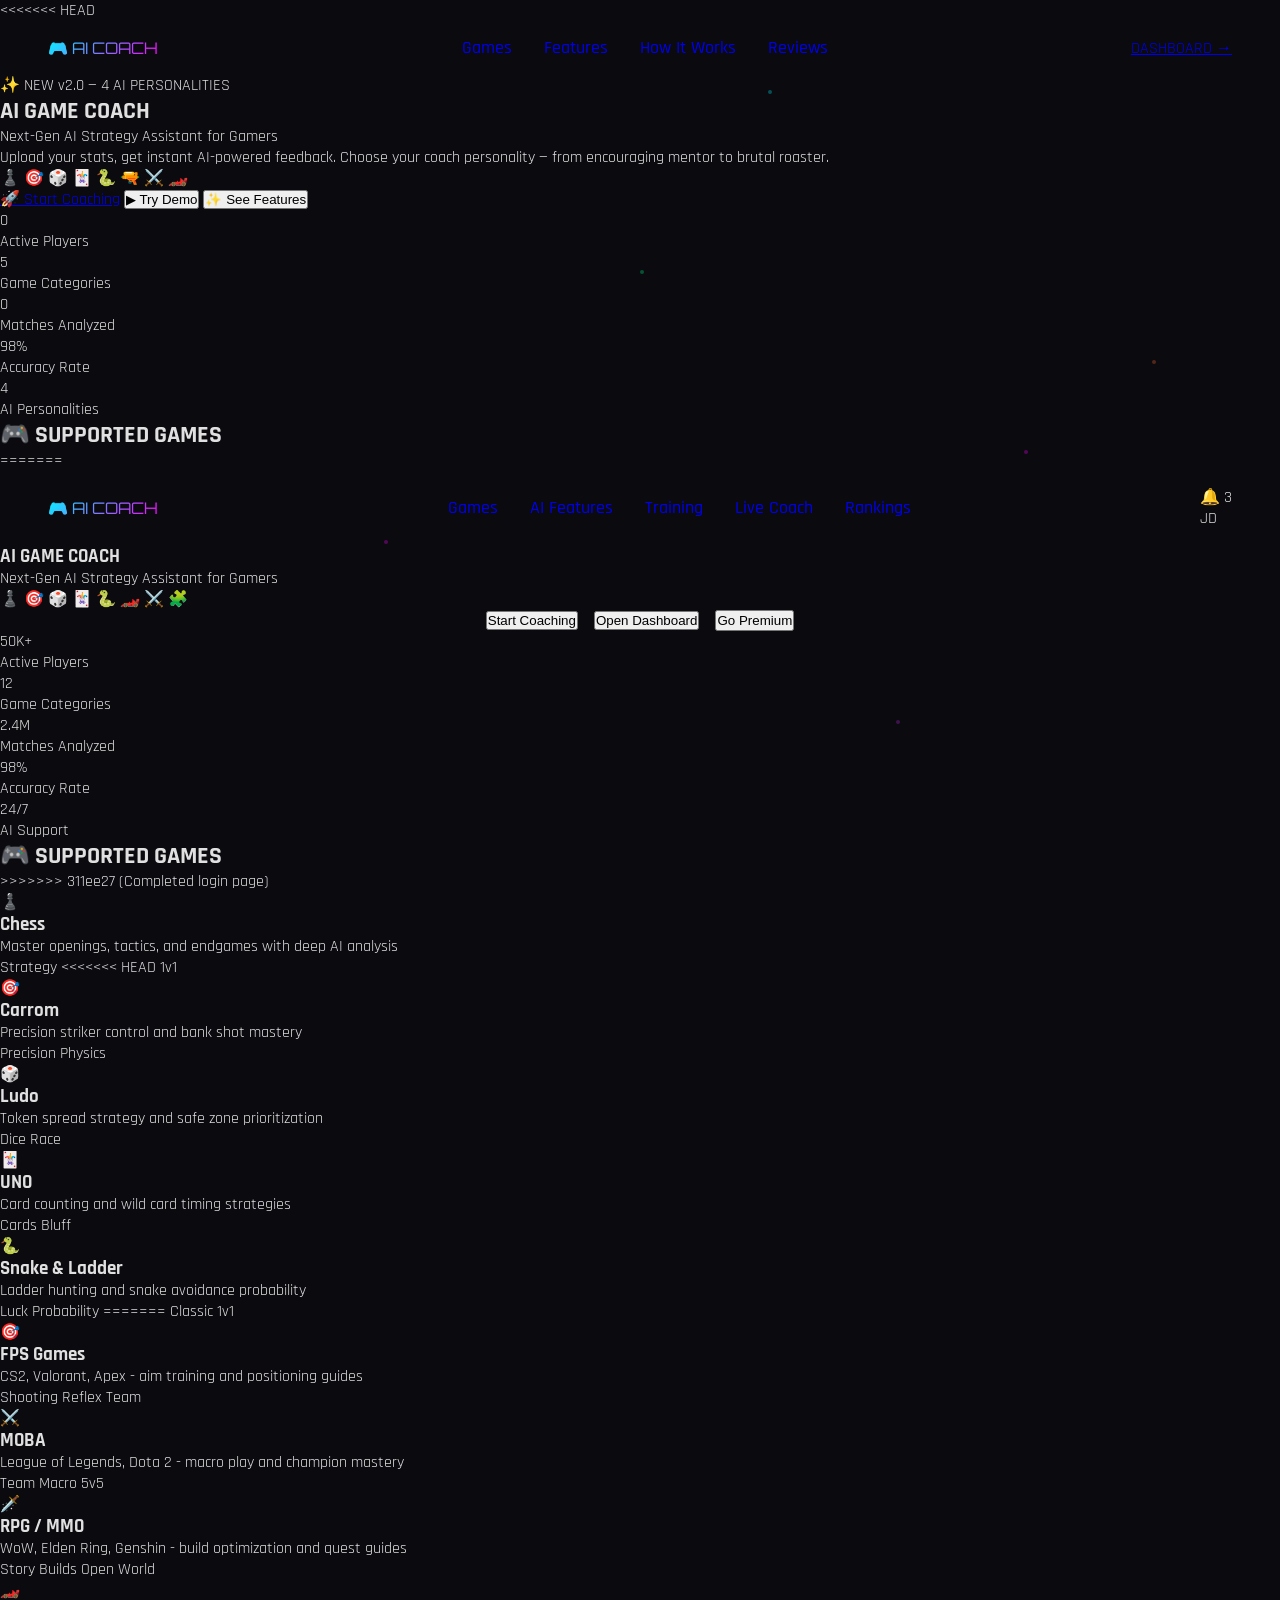
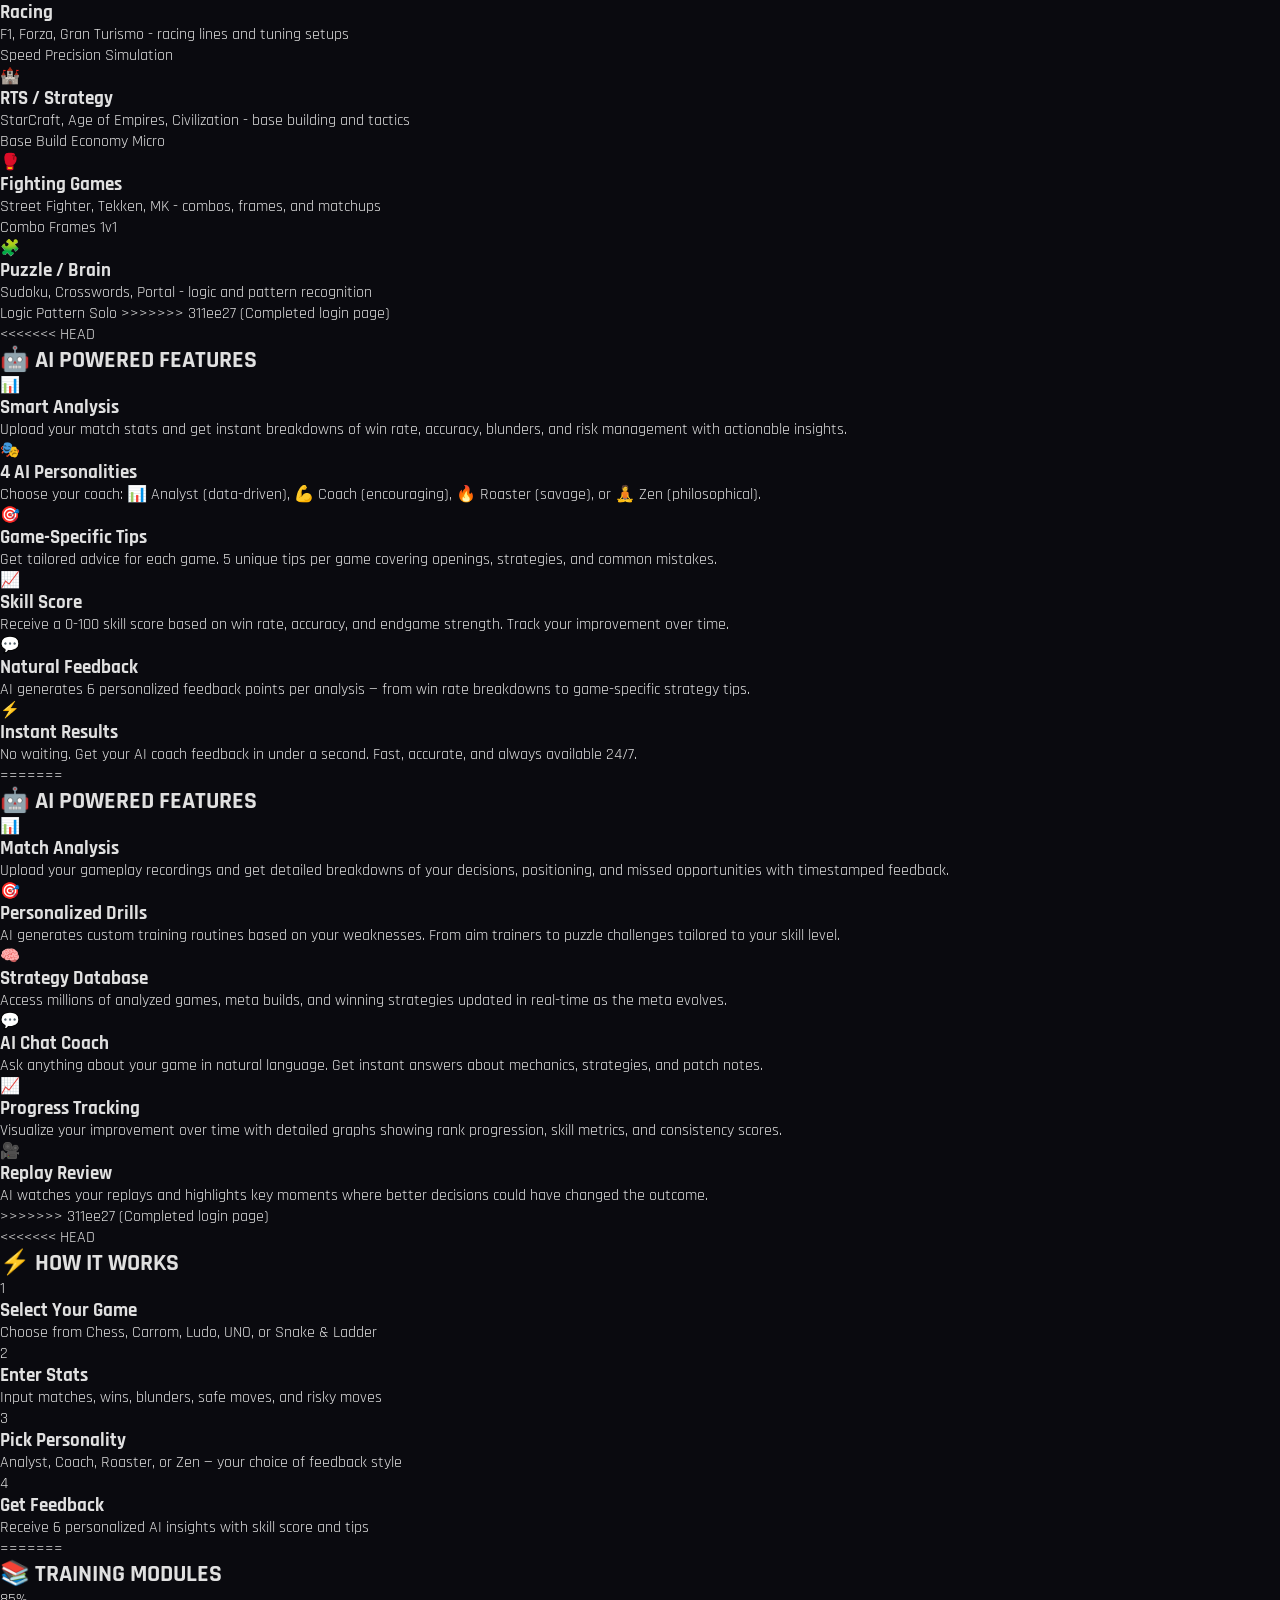
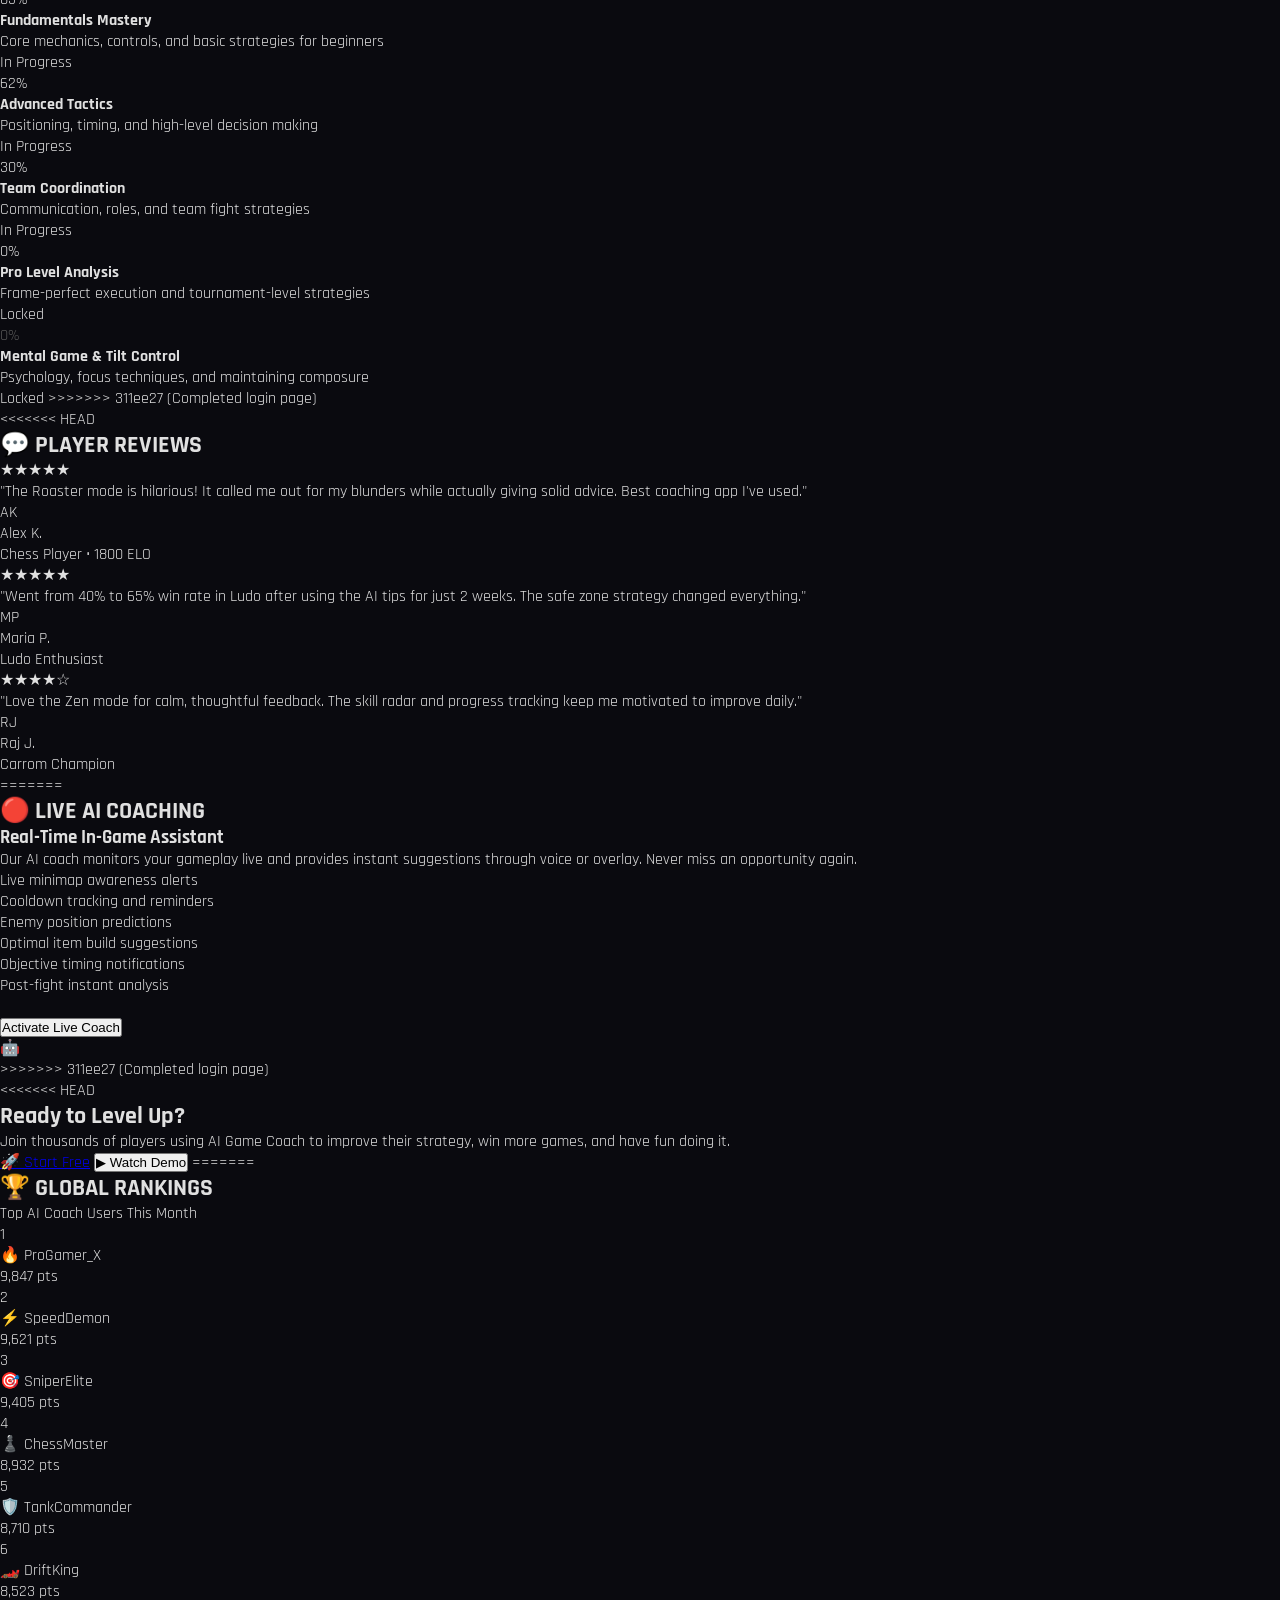
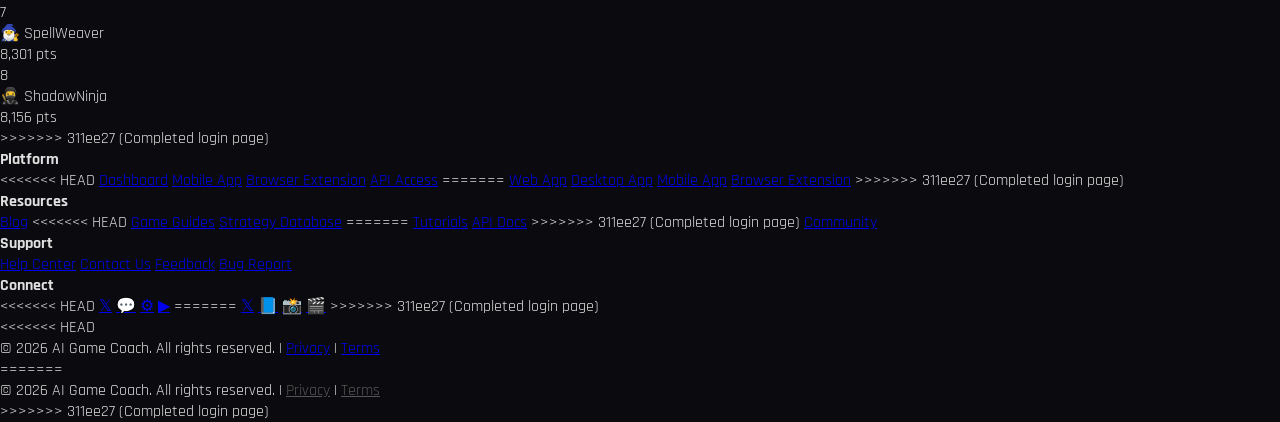
==== commit b1b2daf1: "Completed login page" ====
--- a/AI_Game_Coach/frontend/index.html
+++ b/AI_Game_Coach/frontend/index.html
@@ -12,10 +12,15 @@
             --neon-green: #00ff88;
             --neon-purple: #b829dd;
             --neon-orange: #ff6b35;
+<<<<<<< HEAD
             --neon-yellow: #ffdd00;
             --dark-bg: #0a0a0f;
             --card-bg: #12121a;
             --card-bg-2: #1a1a25;
+=======
+            --dark-bg: #0a0a0f;
+            --card-bg: #12121a;
+>>>>>>> 311ee27 (Completed login page)
             --border-glow: rgba(0, 243, 255, 0.3);
         }
 
@@ -41,9 +46,15 @@
             width: 100%;
             height: 100%;
             z-index: -1;
+<<<<<<< HEAD
             background:
                 radial-gradient(circle at 20% 50%, rgba(0, 243, 255, 0.04) 0%, transparent 50%),
                 radial-gradient(circle at 80% 80%, rgba(255, 0, 255, 0.04) 0%, transparent 50%),
+=======
+            background: 
+                radial-gradient(circle at 20% 50%, rgba(0, 243, 255, 0.05) 0%, transparent 50%),
+                radial-gradient(circle at 80% 80%, rgba(255, 0, 255, 0.05) 0%, transparent 50%),
+>>>>>>> 311ee27 (Completed login page)
                 radial-gradient(circle at 50% 10%, rgba(0, 255, 136, 0.03) 0%, transparent 50%);
         }
 
@@ -54,15 +65,23 @@
             left: 0;
             right: 0;
             bottom: 0;
+<<<<<<< HEAD
             background-image:
                 linear-gradient(rgba(0, 243, 255, 0.02) 1px, transparent 1px),
                 linear-gradient(90deg, rgba(0, 243, 255, 0.02) 1px, transparent 1px);
             background-size: 40px 40px;
+=======
+            background-image: 
+                linear-gradient(rgba(0, 243, 255, 0.03) 1px, transparent 1px),
+                linear-gradient(90deg, rgba(0, 243, 255, 0.03) 1px, transparent 1px);
+            background-size: 50px 50px;
+>>>>>>> 311ee27 (Completed login page)
             animation: gridMove 20s linear infinite;
         }
 
         @keyframes gridMove {
             0% { transform: translate(0, 0); }
+<<<<<<< HEAD
             100% { transform: translate(40px, 40px); }
         }
 
@@ -102,6 +121,9 @@
             25% { transform: translateY(-30px) translateX(10px); opacity: 0.6; }
             50% { transform: translateY(-60px) translateX(-10px); opacity: 0.3; }
             75% { transform: translateY(-30px) translateX(15px); opacity: 0.5; }
+=======
+            100% { transform: translate(50px, 50px); }
+>>>>>>> 311ee27 (Completed login page)
         }
 
         /* Navigation */
@@ -110,27 +132,39 @@
             justify-content: space-between;
             align-items: center;
             padding: 1rem 3rem;
+<<<<<<< HEAD
             background: rgba(10, 10, 15, 0.95);
+=======
+            background: rgba(10, 10, 15, 0.9);
+>>>>>>> 311ee27 (Completed login page)
             backdrop-filter: blur(10px);
             border-bottom: 1px solid var(--border-glow);
             position: sticky;
             top: 0;
             z-index: 1000;
+<<<<<<< HEAD
             animation: slideDown 0.6s ease;
         }
 
         @keyframes slideDown {
             from { transform: translateY(-100%); opacity: 0; }
             to { transform: translateY(0); opacity: 1; }
+=======
+>>>>>>> 311ee27 (Completed login page)
         }
 
         .logo {
             font-family: 'Orbitron', sans-serif;
+<<<<<<< HEAD
             font-size: 1.4rem;
+=======
+            font-size: 1.5rem;
+>>>>>>> 311ee27 (Completed login page)
             font-weight: 900;
             background: linear-gradient(135deg, var(--neon-cyan), var(--neon-pink));
             -webkit-background-clip: text;
             -webkit-text-fill-color: transparent;
+<<<<<<< HEAD
             text-shadow: 0 0 30px rgba(0, 243, 255, 0.3);
             cursor: pointer;
             transition: all 0.3s;
@@ -139,6 +173,9 @@
         .logo:hover {
             transform: scale(1.05);
             filter: drop-shadow(0 0 20px rgba(0, 243, 255, 0.5));
+=======
+            text-shadow: 0 0 30px rgba(0, 243, 255, 0.5);
+>>>>>>> 311ee27 (Completed login page)
         }
 
         .nav-links {
@@ -148,10 +185,17 @@
         }
 
         .nav-links a {
+<<<<<<< HEAD
             color: #888;
             text-decoration: none;
             font-weight: 500;
             font-size: 1.05rem;
+=======
+            color: #aaa;
+            text-decoration: none;
+            font-weight: 500;
+            font-size: 1.1rem;
+>>>>>>> 311ee27 (Completed login page)
             transition: all 0.3s;
             position: relative;
         }
@@ -170,13 +214,17 @@
             height: 2px;
             background: var(--neon-cyan);
             transition: width 0.3s;
+<<<<<<< HEAD
             box-shadow: 0 0 10px var(--neon-cyan);
+=======
+>>>>>>> 311ee27 (Completed login page)
         }
 
         .nav-links a:hover::after {
             width: 100%;
         }
 
+<<<<<<< HEAD
         .nav-cta {
             padding: 0.5rem 1.2rem;
             border-radius: 20px;
@@ -193,6 +241,25 @@
             background: var(--neon-cyan);
             color: var(--dark-bg);
             box-shadow: 0 0 20px rgba(0, 243, 255, 0.4);
+=======
+        .user-profile {
+            display: flex;
+            align-items: center;
+            gap: 1rem;
+        }
+
+        .avatar {
+            width: 40px;
+            height: 40px;
+            border-radius: 50%;
+            background: linear-gradient(135deg, var(--neon-purple), var(--neon-pink));
+            display: flex;
+            align-items: center;
+            justify-content: center;
+            font-weight: bold;
+            border: 2px solid var(--neon-cyan);
+            box-shadow: 0 0 15px rgba(0, 243, 255, 0.3);
+>>>>>>> 311ee27 (Completed login page)
         }
 
         /* Hero Section */
@@ -200,6 +267,7 @@
             text-align: center;
             padding: 5rem 2rem 3rem;
             position: relative;
+<<<<<<< HEAD
             min-height: 90vh;
             display: flex;
             flex-direction: column;
@@ -222,16 +290,23 @@
             animation: fadeInUp 0.8s ease 0.2s both;
             letter-spacing: 2px;
             text-transform: uppercase;
+=======
+>>>>>>> 311ee27 (Completed login page)
         }
 
         .hero h1 {
             font-family: 'Orbitron', sans-serif;
+<<<<<<< HEAD
             font-size: 4.5rem;
+=======
+            font-size: 4rem;
+>>>>>>> 311ee27 (Completed login page)
             font-weight: 900;
             background: linear-gradient(135deg, var(--neon-cyan), var(--neon-pink), var(--neon-green));
             -webkit-background-clip: text;
             -webkit-text-fill-color: transparent;
             margin-bottom: 1rem;
+<<<<<<< HEAD
             animation: titleGlow 3s ease-in-out infinite alternate, fadeInUp 0.8s ease 0.4s both;
             line-height: 1.1;
         }
@@ -264,10 +339,30 @@
 
         /* Game Icons */
         .game-icons {
+=======
+            animation: titleGlow 3s ease-in-out infinite alternate;
+        }
+
+        @keyframes titleGlow {
+            from { filter: drop-shadow(0 0 20px rgba(0, 243, 255, 0.5)); }
+            to { filter: drop-shadow(0 0 40px rgba(255, 0, 255, 0.5)); }
+        }
+
+        .hero p {
+            font-size: 1.5rem;
+            color: #888;
+            margin-bottom: 2rem;
+        }
+
+        .game-icons {
+            font-size: 3rem;
+            margin: 2rem 0;
+>>>>>>> 311ee27 (Completed login page)
             display: flex;
             justify-content: center;
             gap: 1.5rem;
             flex-wrap: wrap;
+<<<<<<< HEAD
             margin: 2rem 0 2.5rem;
             animation: fadeInUp 0.8s ease 0.8s both;
         }
@@ -312,6 +407,37 @@
         .neon-btn {
             padding: 1rem 2.5rem;
             font-size: 1.1rem;
+=======
+        }
+
+        .game-icon {
+            animation: float 3s ease-in-out infinite;
+            cursor: pointer;
+            transition: transform 0.3s;
+            filter: drop-shadow(0 0 10px rgba(0, 243, 255, 0.3));
+        }
+
+        .game-icon:nth-child(2) { animation-delay: 0.5s; }
+        .game-icon:nth-child(3) { animation-delay: 1s; }
+        .game-icon:nth-child(4) { animation-delay: 1.5s; }
+        .game-icon:nth-child(5) { animation-delay: 2s; }
+        .game-icon:nth-child(6) { animation-delay: 2.5s; }
+
+        @keyframes float {
+            0%, 100% { transform: translateY(0); }
+            50% { transform: translateY(-15px); }
+        }
+
+        .game-icon:hover {
+            transform: scale(1.3);
+            filter: drop-shadow(0 0 20px var(--neon-cyan));
+        }
+
+        /* Neon Button */
+        .neon-btn {
+            padding: 1rem 3rem;
+            font-size: 1.2rem;
+>>>>>>> 311ee27 (Completed login page)
             font-family: 'Orbitron', sans-serif;
             font-weight: 700;
             color: var(--neon-cyan);
@@ -324,22 +450,34 @@
             transition: all 0.3s;
             text-transform: uppercase;
             letter-spacing: 2px;
+<<<<<<< HEAD
             box-shadow: 0 0 20px rgba(0, 243, 255, 0.2), inset 0 0 20px rgba(0, 243, 255, 0.05);
             text-decoration: none;
             display: inline-block;
+=======
+            box-shadow: 0 0 20px rgba(0, 243, 255, 0.2), inset 0 0 20px rgba(0, 243, 255, 0.1);
+>>>>>>> 311ee27 (Completed login page)
         }
 
         .neon-btn:hover {
             background: var(--neon-cyan);
             color: var(--dark-bg);
             box-shadow: 0 0 40px rgba(0, 243, 255, 0.6), inset 0 0 30px rgba(0, 243, 255, 0.2);
+<<<<<<< HEAD
             transform: translateY(-3px);
+=======
+            transform: translateY(-2px);
+>>>>>>> 311ee27 (Completed login page)
         }
 
         .neon-btn.pink {
             border-color: var(--neon-pink);
             color: var(--neon-pink);
+<<<<<<< HEAD
             box-shadow: 0 0 20px rgba(255, 0, 255, 0.2), inset 0 0 20px rgba(255, 0, 255, 0.05);
+=======
+            box-shadow: 0 0 20px rgba(255, 0, 255, 0.2), inset 0 0 20px rgba(255, 0, 255, 0.1);
+>>>>>>> 311ee27 (Completed login page)
         }
 
         .neon-btn.pink:hover {
@@ -351,7 +489,11 @@
         .neon-btn.green {
             border-color: var(--neon-green);
             color: var(--neon-green);
+<<<<<<< HEAD
             box-shadow: 0 0 20px rgba(0, 255, 136, 0.2), inset 0 0 20px rgba(0, 255, 136, 0.05);
+=======
+            box-shadow: 0 0 20px rgba(0, 255, 136, 0.2), inset 0 0 20px rgba(0, 255, 136, 0.1);
+>>>>>>> 311ee27 (Completed login page)
         }
 
         .neon-btn.green:hover {
@@ -365,16 +507,24 @@
             display: flex;
             justify-content: center;
             gap: 3rem;
+<<<<<<< HEAD
             padding: 2.5rem 2rem;
+=======
+            padding: 2rem;
+>>>>>>> 311ee27 (Completed login page)
             background: rgba(18, 18, 26, 0.8);
             border-top: 1px solid var(--border-glow);
             border-bottom: 1px solid var(--border-glow);
             flex-wrap: wrap;
+<<<<<<< HEAD
             backdrop-filter: blur(5px);
+=======
+>>>>>>> 311ee27 (Completed login page)
         }
 
         .stat-item {
             text-align: center;
+<<<<<<< HEAD
             animation: fadeInUp 0.6s ease both;
         }
 
@@ -403,17 +553,43 @@
         /* Section Styling */
         .section {
             padding: 5rem 2rem;
+=======
+        }
+
+        .stat-value {
+            font-family: 'Orbitron', sans-serif;
+            font-size: 2rem;
+            font-weight: 700;
+            color: var(--neon-cyan);
+        }
+
+        .stat-label {
+            font-size: 0.9rem;
+            color: #666;
+            text-transform: uppercase;
+            letter-spacing: 1px;
+        }
+
+        /* Game Categories */
+        .section {
+            padding: 4rem 2rem;
+>>>>>>> 311ee27 (Completed login page)
             max-width: 1400px;
             margin: 0 auto;
         }
 
         .section-title {
             font-family: 'Orbitron', sans-serif;
+<<<<<<< HEAD
             font-size: 2.2rem;
+=======
+            font-size: 2rem;
+>>>>>>> 311ee27 (Completed login page)
             text-align: center;
             margin-bottom: 3rem;
             color: var(--neon-cyan);
             text-shadow: 0 0 20px rgba(0, 243, 255, 0.3);
+<<<<<<< HEAD
             position: relative;
         }
 
@@ -432,12 +608,24 @@
             display: grid;
             grid-template-columns: repeat(auto-fit, minmax(260px, 1fr));
             gap: 1.5rem;
+=======
+        }
+
+        .game-grid {
+            display: grid;
+            grid-template-columns: repeat(auto-fit, minmax(280px, 1fr));
+            gap: 2rem;
+>>>>>>> 311ee27 (Completed login page)
         }
 
         .game-card {
             background: var(--card-bg);
             border: 1px solid rgba(255, 255, 255, 0.05);
+<<<<<<< HEAD
             border-radius: 16px;
+=======
+            border-radius: 15px;
+>>>>>>> 311ee27 (Completed login page)
             padding: 2rem;
             text-align: center;
             transition: all 0.4s;
@@ -453,8 +641,13 @@
             left: -100%;
             width: 100%;
             height: 100%;
+<<<<<<< HEAD
             background: linear-gradient(90deg, transparent, rgba(0, 243, 255, 0.08), transparent);
             transition: left 0.6s;
+=======
+            background: linear-gradient(90deg, transparent, rgba(0, 243, 255, 0.1), transparent);
+            transition: left 0.5s;
+>>>>>>> 311ee27 (Completed login page)
         }
 
         .game-card:hover::before {
@@ -464,41 +657,62 @@
         .game-card:hover {
             transform: translateY(-10px);
             border-color: var(--neon-cyan);
+<<<<<<< HEAD
             box-shadow: 0 15px 40px rgba(0, 243, 255, 0.15);
+=======
+            box-shadow: 0 10px 40px rgba(0, 243, 255, 0.2);
+>>>>>>> 311ee27 (Completed login page)
         }
 
         .game-card .icon {
             font-size: 3rem;
             margin-bottom: 1rem;
+<<<<<<< HEAD
             transition: transform 0.3s;
         }
 
         .game-card:hover .icon {
             transform: scale(1.2);
+=======
+>>>>>>> 311ee27 (Completed login page)
         }
 
         .game-card h3 {
             font-family: 'Orbitron', sans-serif;
+<<<<<<< HEAD
             font-size: 1.2rem;
+=======
+            font-size: 1.3rem;
+>>>>>>> 311ee27 (Completed login page)
             margin-bottom: 0.5rem;
             color: #fff;
         }
 
         .game-card p {
             color: #888;
+<<<<<<< HEAD
             font-size: 0.9rem;
             margin-bottom: 1.2rem;
             line-height: 1.5;
+=======
+            font-size: 0.95rem;
+            margin-bottom: 1.5rem;
+>>>>>>> 311ee27 (Completed login page)
         }
 
         .game-card .tags {
             display: flex;
             flex-wrap: wrap;
+<<<<<<< HEAD
             gap: 0.4rem;
+=======
+            gap: 0.5rem;
+>>>>>>> 311ee27 (Completed login page)
             justify-content: center;
         }
 
         .tag {
+<<<<<<< HEAD
             padding: 0.25rem 0.7rem;
             border-radius: 20px;
             font-size: 0.75rem;
@@ -517,10 +731,26 @@
             display: grid;
             grid-template-columns: repeat(auto-fit, minmax(300px, 1fr));
             gap: 1.5rem;
+=======
+            padding: 0.3rem 0.8rem;
+            border-radius: 20px;
+            font-size: 0.8rem;
+            background: rgba(0, 243, 255, 0.1);
+            color: var(--neon-cyan);
+            border: 1px solid rgba(0, 243, 255, 0.3);
+        }
+
+        /* AI Features */
+        .features-grid {
+            display: grid;
+            grid-template-columns: repeat(auto-fit, minmax(300px, 1fr));
+            gap: 2rem;
+>>>>>>> 311ee27 (Completed login page)
         }
 
         .feature-card {
             background: linear-gradient(135deg, rgba(0, 243, 255, 0.05), rgba(255, 0, 255, 0.05));
+<<<<<<< HEAD
             border: 1px solid rgba(0, 243, 255, 0.15);
             border-radius: 16px;
             padding: 2rem;
@@ -543,30 +773,47 @@
 
         .feature-card:hover::after {
             opacity: 1;
+=======
+            border: 1px solid rgba(0, 243, 255, 0.2);
+            border-radius: 15px;
+            padding: 2rem;
+            transition: all 0.3s;
+>>>>>>> 311ee27 (Completed login page)
         }
 
         .feature-card:hover {
             border-color: var(--neon-cyan);
+<<<<<<< HEAD
             box-shadow: 0 0 30px rgba(0, 243, 255, 0.1);
             transform: translateY(-5px);
+=======
+            box-shadow: 0 0 30px rgba(0, 243, 255, 0.15);
+>>>>>>> 311ee27 (Completed login page)
         }
 
         .feature-icon {
             font-size: 2.5rem;
             margin-bottom: 1rem;
+<<<<<<< HEAD
             display: block;
+=======
+>>>>>>> 311ee27 (Completed login page)
         }
 
         .feature-card h3 {
             font-family: 'Orbitron', sans-serif;
             color: var(--neon-cyan);
             margin-bottom: 0.5rem;
+<<<<<<< HEAD
             font-size: 1.1rem;
+=======
+>>>>>>> 311ee27 (Completed login page)
         }
 
         .feature-card p {
             color: #aaa;
             line-height: 1.6;
+<<<<<<< HEAD
             font-size: 0.95rem;
         }
 
@@ -589,10 +836,44 @@
             height: 60px;
             border-radius: 50%;
             background: linear-gradient(135deg, var(--neon-cyan), var(--neon-purple));
+=======
+        }
+
+        /* Training Modules */
+        .training-list {
+            display: flex;
+            flex-direction: column;
+            gap: 1rem;
+        }
+
+        .training-item {
+            background: var(--card-bg);
+            border: 1px solid rgba(255, 255, 255, 0.05);
+            border-radius: 10px;
+            padding: 1.5rem;
+            display: flex;
+            align-items: center;
+            gap: 1.5rem;
+            transition: all 0.3s;
+            cursor: pointer;
+        }
+
+        .training-item:hover {
+            border-color: var(--neon-green);
+            background: rgba(0, 255, 136, 0.05);
+        }
+
+        .training-progress {
+            width: 60px;
+            height: 60px;
+            border-radius: 50%;
+            border: 3px solid rgba(255, 255, 255, 0.1);
+>>>>>>> 311ee27 (Completed login page)
             display: flex;
             align-items: center;
             justify-content: center;
             font-family: 'Orbitron', sans-serif;
+<<<<<<< HEAD
             font-size: 1.5rem;
             font-weight: 900;
             color: var(--dark-bg);
@@ -674,11 +955,124 @@
         .testimonial-avatar {
             width: 40px;
             height: 40px;
+=======
+            font-weight: 700;
+            position: relative;
+        }
+
+        .training-progress.cyan { border-color: var(--neon-cyan); color: var(--neon-cyan); }
+        .training-progress.pink { border-color: var(--neon-pink); color: var(--neon-pink); }
+        .training-progress.green { border-color: var(--neon-green); color: var(--neon-green); }
+        .training-progress.orange { border-color: var(--neon-orange); color: var(--neon-orange); }
+
+        .training-info h4 {
+            font-family: 'Orbitron', sans-serif;
+            color: #fff;
+            margin-bottom: 0.3rem;
+        }
+
+        .training-info p {
+            color: #666;
+            font-size: 0.9rem;
+        }
+
+        .training-status {
+            margin-left: auto;
+            padding: 0.5rem 1rem;
+            border-radius: 20px;
+            font-size: 0.85rem;
+            font-weight: 700;
+        }
+
+        .status-active {
+            background: rgba(0, 255, 136, 0.2);
+            color: var(--neon-green);
+            border: 1px solid var(--neon-green);
+        }
+
+        .status-locked {
+            background: rgba(255, 255, 255, 0.05);
+            color: #555;
+            border: 1px solid rgba(255, 255, 255, 0.1);
+        }
+
+        /* Live Coaching Panel */
+        .coaching-panel {
+            background: linear-gradient(135deg, rgba(184, 41, 221, 0.1), rgba(255, 0, 255, 0.1));
+            border: 1px solid rgba(184, 41, 221, 0.3);
+            border-radius: 20px;
+            padding: 2rem;
+            display: grid;
+            grid-template-columns: 1fr 1fr;
+            gap: 2rem;
+            align-items: center;
+        }
+
+        .coaching-info h3 {
+            font-family: 'Orbitron', sans-serif;
+            font-size: 1.8rem;
+            color: var(--neon-purple);
+            margin-bottom: 1rem;
+        }
+
+        .coaching-info p {
+            color: #aaa;
+            line-height: 1.7;
+            margin-bottom: 1.5rem;
+        }
+
+        .coaching-features {
+            list-style: none;
+        }
+
+        .coaching-features li {
+            padding: 0.5rem 0;
+            color: #ccc;
+            display: flex;
+            align-items: center;
+            gap: 0.5rem;
+        }
+
+        .coaching-features li::before {
+            content: '▸';
+            color: var(--neon-purple);
+            font-weight: bold;
+        }
+
+        .coaching-visual {
+            display: flex;
+            justify-content: center;
+            align-items: center;
+            position: relative;
+        }
+
+        .pulse-ring {
+            width: 150px;
+            height: 150px;
+            border-radius: 50%;
+            border: 2px solid var(--neon-purple);
+            position: absolute;
+            animation: pulse 2s ease-out infinite;
+        }
+
+        .pulse-ring:nth-child(2) { animation-delay: 0.5s; }
+        .pulse-ring:nth-child(3) { animation-delay: 1s; }
+
+        @keyframes pulse {
+            0% { transform: scale(0.8); opacity: 1; }
+            100% { transform: scale(1.5); opacity: 0; }
+        }
+
+        .ai-core {
+            width: 100px;
+            height: 100px;
+>>>>>>> 311ee27 (Completed login page)
             border-radius: 50%;
             background: linear-gradient(135deg, var(--neon-purple), var(--neon-pink));
             display: flex;
             align-items: center;
             justify-content: center;
+<<<<<<< HEAD
             font-weight: bold;
             font-size: 1rem;
         }
@@ -740,6 +1134,62 @@
             margin-right: auto;
             position: relative;
             z-index: 1;
+=======
+            font-size: 2.5rem;
+            box-shadow: 0 0 40px rgba(184, 41, 221, 0.5);
+            z-index: 1;
+        }
+
+        /* Leaderboard */
+        .leaderboard {
+            background: var(--card-bg);
+            border-radius: 15px;
+            overflow: hidden;
+        }
+
+        .leaderboard-header {
+            background: linear-gradient(135deg, rgba(0, 243, 255, 0.2), rgba(255, 0, 255, 0.2));
+            padding: 1.5rem;
+            font-family: 'Orbitron', sans-serif;
+            font-size: 1.3rem;
+            text-align: center;
+        }
+
+        .leaderboard-row {
+            display: flex;
+            align-items: center;
+            padding: 1rem 1.5rem;
+            border-bottom: 1px solid rgba(255, 255, 255, 0.05);
+            transition: background 0.3s;
+        }
+
+        .leaderboard-row:hover {
+            background: rgba(0, 243, 255, 0.05);
+        }
+
+        .rank {
+            font-family: 'Orbitron', sans-serif;
+            font-size: 1.2rem;
+            font-weight: 700;
+            width: 40px;
+            text-align: center;
+        }
+
+        .rank.gold { color: #ffd700; }
+        .rank.silver { color: #c0c0c0; }
+        .rank.bronze { color: #cd7f32; }
+
+        .player-name {
+            flex: 1;
+            margin-left: 1rem;
+            font-weight: 500;
+        }
+
+        .player-score {
+            font-family: 'Orbitron', sans-serif;
+            color: var(--neon-cyan);
+            font-weight: 700;
+>>>>>>> 311ee27 (Completed login page)
         }
 
         /* Footer */
@@ -764,7 +1214,10 @@
             font-family: 'Orbitron', sans-serif;
             color: var(--neon-cyan);
             margin-bottom: 1rem;
+<<<<<<< HEAD
             font-size: 0.95rem;
+=======
+>>>>>>> 311ee27 (Completed login page)
         }
 
         .footer-section a {
@@ -773,7 +1226,10 @@
             text-decoration: none;
             padding: 0.3rem 0;
             transition: color 0.3s;
+<<<<<<< HEAD
             font-size: 0.9rem;
+=======
+>>>>>>> 311ee27 (Completed login page)
         }
 
         .footer-section a:hover {
@@ -782,7 +1238,11 @@
 
         .social-links {
             display: flex;
+<<<<<<< HEAD
             gap: 0.8rem;
+=======
+            gap: 1rem;
+>>>>>>> 311ee27 (Completed login page)
             margin-top: 1rem;
         }
 
@@ -794,22 +1254,31 @@
             display: flex;
             align-items: center;
             justify-content: center;
+<<<<<<< HEAD
             font-size: 1.1rem;
             transition: all 0.3s;
             color: #888;
+=======
+            font-size: 1.2rem;
+            transition: all 0.3s;
+>>>>>>> 311ee27 (Completed login page)
         }
 
         .social-links a:hover {
             background: var(--neon-cyan);
             border-color: var(--neon-cyan);
             color: var(--dark-bg);
+<<<<<<< HEAD
             transform: translateY(-3px);
+=======
+>>>>>>> 311ee27 (Completed login page)
         }
 
         .copyright {
             color: #444;
             padding-top: 2rem;
             border-top: 1px solid rgba(255, 255, 255, 0.05);
+<<<<<<< HEAD
             font-size: 0.85rem;
         }
 
@@ -850,12 +1319,61 @@
             .stats-bar { gap: 1.5rem; }
             .section { padding: 3rem 1rem; }
             .cta-banner h2 { font-size: 1.5rem; }
+=======
+        }
+
+        /* Responsive */
+        @media (max-width: 768px) {
+            .hero h1 { font-size: 2.5rem; }
+            .nav-links { display: none; }
+            .coaching-panel { grid-template-columns: 1fr; }
+            .stats-bar { gap: 1.5rem; }
+        }
+
+        /* Scrollbar */
+        ::-webkit-scrollbar {
+            width: 8px;
+        }
+
+        ::-webkit-scrollbar-track {
+            background: var(--dark-bg);
+        }
+
+        ::-webkit-scrollbar-thumb {
+            background: var(--neon-cyan);
+            border-radius: 4px;
+        }
+
+        ::-webkit-scrollbar-thumb:hover {
+            background: var(--neon-pink);
+        }
+
+        /* Notification Badge */
+        .notification {
+            position: relative;
+        }
+
+        .badge {
+            position: absolute;
+            top: -5px;
+            right: -5px;
+            width: 18px;
+            height: 18px;
+            background: var(--neon-pink);
+            border-radius: 50%;
+            font-size: 0.7rem;
+            display: flex;
+            align-items: center;
+            justify-content: center;
+            font-weight: bold;
+>>>>>>> 311ee27 (Completed login page)
         }
     </style>
 <base target="_blank">
 </head>
 <body>
     <div class="bg-animation"></div>
+<<<<<<< HEAD
     <div class="particles">
         <div class="particle"></div>
         <div class="particle"></div>
@@ -933,11 +1451,90 @@
         <h2 class="section-title reveal">🎮 SUPPORTED GAMES</h2>
         <div class="game-grid">
             <div class="game-card reveal" onclick="goToGame('chess')">
+=======
+
+    <!-- Navigation -->
+    <nav class="navbar">
+        <div class="logo">🎮 AI COACH</div>
+        <ul class="nav-links">
+            <li><a href="#games">Games</a></li>
+            <li><a href="#features">AI Features</a></li>
+            <li><a href="#training">Training</a></li>
+            <li><a href="#coaching">Live Coach</a></li>
+            <li><a href="#leaderboard">Rankings</a></li>
+        </ul>
+        <div class="user-profile">
+            <div class="notification">
+                🔔
+                <span class="badge">3</span>
+            </div>
+            <div class="avatar">JD</div>
+        </div>
+    </nav>
+
+    <!-- Hero Section -->
+    <section class="hero">
+        <h1>AI GAME COACH</h1>
+        <p>Next-Gen AI Strategy Assistant for Gamers</p>
+
+        <div class="game-icons">
+            <span class="game-icon" title="Chess">♟️</span>
+            <span class="game-icon" title="FPS / Shooting">🎯</span>
+            <span class="game-icon" title="Board Games">🎲</span>
+            <span class="game-icon" title="Card Games">🃏</span>
+            <span class="game-icon" title="Snake / Arcade">🐍</span>
+            <span class="game-icon" title="Racing">🏎️</span>
+            <span class="game-icon" title="MOBA">⚔️</span>
+            <span class="game-icon" title="Puzzle">🧩</span>
+        </div>
+
+        <div style="display: flex; gap: 1rem; justify-content: center; flex-wrap: wrap;">
+            <a href="login.html">
+                <button class="neon-btn">Start Coaching</button>
+            </a>
+            <a href="dashboard.html">
+                <button class="neon-btn pink">Open Dashboard</button>
+            </a>
+            <button class="neon-btn green" onclick="alert('Premium Features Unlocked!')">Go Premium</button>
+        </div>
+    </section>
+
+    <!-- Stats Bar -->
+    <div class="stats-bar">
+        <div class="stat-item">
+            <div class="stat-value">50K+</div>
+            <div class="stat-label">Active Players</div>
+        </div>
+        <div class="stat-item">
+            <div class="stat-value">12</div>
+            <div class="stat-label">Game Categories</div>
+        </div>
+        <div class="stat-item">
+            <div class="stat-value">2.4M</div>
+            <div class="stat-label">Matches Analyzed</div>
+        </div>
+        <div class="stat-item">
+            <div class="stat-value">98%</div>
+            <div class="stat-label">Accuracy Rate</div>
+        </div>
+        <div class="stat-item">
+            <div class="stat-value">24/7</div>
+            <div class="stat-label">AI Support</div>
+        </div>
+    </div>
+
+    <!-- Game Categories -->
+    <section class="section" id="games">
+        <h2 class="section-title">🎮 SUPPORTED GAMES</h2>
+        <div class="game-grid">
+            <div class="game-card" onclick="selectGame('chess')">
+>>>>>>> 311ee27 (Completed login page)
                 <div class="icon">♟️</div>
                 <h3>Chess</h3>
                 <p>Master openings, tactics, and endgames with deep AI analysis</p>
                 <div class="tags">
                     <span class="tag">Strategy</span>
+<<<<<<< HEAD
                     <span class="tag">1v1</span>
                 </div>
             </div>
@@ -975,6 +1572,80 @@
                 <div class="tags">
                     <span class="tag">Luck</span>
                     <span class="tag">Probability</span>
+=======
+                    <span class="tag">Classic</span>
+                    <span class="tag">1v1</span>
+                </div>
+            </div>
+            <div class="game-card" onclick="selectGame('fps')">
+                <div class="icon">🎯</div>
+                <h3>FPS Games</h3>
+                <p>CS2, Valorant, Apex - aim training and positioning guides</p>
+                <div class="tags">
+                    <span class="tag">Shooting</span>
+                    <span class="tag">Reflex</span>
+                    <span class="tag">Team</span>
+                </div>
+            </div>
+            <div class="game-card" onclick="selectGame('moba')">
+                <div class="icon">⚔️</div>
+                <h3>MOBA</h3>
+                <p>League of Legends, Dota 2 - macro play and champion mastery</p>
+                <div class="tags">
+                    <span class="tag">Team</span>
+                    <span class="tag">Macro</span>
+                    <span class="tag">5v5</span>
+                </div>
+            </div>
+            <div class="game-card" onclick="selectGame('rpg')">
+                <div class="icon">🗡️</div>
+                <h3>RPG / MMO</h3>
+                <p>WoW, Elden Ring, Genshin - build optimization and quest guides</p>
+                <div class="tags">
+                    <span class="tag">Story</span>
+                    <span class="tag">Builds</span>
+                    <span class="tag">Open World</span>
+                </div>
+            </div>
+            <div class="game-card" onclick="selectGame('racing')">
+                <div class="icon">🏎️</div>
+                <h3>Racing</h3>
+                <p>F1, Forza, Gran Turismo - racing lines and tuning setups</p>
+                <div class="tags">
+                    <span class="tag">Speed</span>
+                    <span class="tag">Precision</span>
+                    <span class="tag">Simulation</span>
+                </div>
+            </div>
+            <div class="game-card" onclick="selectGame('strategy')">
+                <div class="icon">🏰</div>
+                <h3>RTS / Strategy</h3>
+                <p>StarCraft, Age of Empires, Civilization - base building and tactics</p>
+                <div class="tags">
+                    <span class="tag">Base Build</span>
+                    <span class="tag">Economy</span>
+                    <span class="tag">Micro</span>
+                </div>
+            </div>
+            <div class="game-card" onclick="selectGame('fighting')">
+                <div class="icon">🥊</div>
+                <h3>Fighting Games</h3>
+                <p>Street Fighter, Tekken, MK - combos, frames, and matchups</p>
+                <div class="tags">
+                    <span class="tag">Combo</span>
+                    <span class="tag">Frames</span>
+                    <span class="tag">1v1</span>
+                </div>
+            </div>
+            <div class="game-card" onclick="selectGame('puzzle')">
+                <div class="icon">🧩</div>
+                <h3>Puzzle / Brain</h3>
+                <p>Sudoku, Crosswords, Portal - logic and pattern recognition</p>
+                <div class="tags">
+                    <span class="tag">Logic</span>
+                    <span class="tag">Pattern</span>
+                    <span class="tag">Solo</span>
+>>>>>>> 311ee27 (Completed login page)
                 </div>
             </div>
         </div>
@@ -982,6 +1653,7 @@
 
     <!-- AI Features -->
     <section class="section" id="features">
+<<<<<<< HEAD
         <h2 class="section-title reveal">🤖 AI POWERED FEATURES</h2>
         <div class="features-grid">
             <div class="feature-card reveal">
@@ -1013,10 +1685,44 @@
                 <span class="feature-icon">⚡</span>
                 <h3>Instant Results</h3>
                 <p>No waiting. Get your AI coach feedback in under a second. Fast, accurate, and always available 24/7.</p>
+=======
+        <h2 class="section-title">🤖 AI POWERED FEATURES</h2>
+        <div class="features-grid">
+            <div class="feature-card">
+                <div class="feature-icon">📊</div>
+                <h3>Match Analysis</h3>
+                <p>Upload your gameplay recordings and get detailed breakdowns of your decisions, positioning, and missed opportunities with timestamped feedback.</p>
+            </div>
+            <div class="feature-card">
+                <div class="feature-icon">🎯</div>
+                <h3>Personalized Drills</h3>
+                <p>AI generates custom training routines based on your weaknesses. From aim trainers to puzzle challenges tailored to your skill level.</p>
+            </div>
+            <div class="feature-card">
+                <div class="feature-icon">🧠</div>
+                <h3>Strategy Database</h3>
+                <p>Access millions of analyzed games, meta builds, and winning strategies updated in real-time as the meta evolves.</p>
+            </div>
+            <div class="feature-card">
+                <div class="feature-icon">💬</div>
+                <h3>AI Chat Coach</h3>
+                <p>Ask anything about your game in natural language. Get instant answers about mechanics, strategies, and patch notes.</p>
+            </div>
+            <div class="feature-card">
+                <div class="feature-icon">📈</div>
+                <h3>Progress Tracking</h3>
+                <p>Visualize your improvement over time with detailed graphs showing rank progression, skill metrics, and consistency scores.</p>
+            </div>
+            <div class="feature-card">
+                <div class="feature-icon">🎥</div>
+                <h3>Replay Review</h3>
+                <p>AI watches your replays and highlights key moments where better decisions could have changed the outcome.</p>
+>>>>>>> 311ee27 (Completed login page)
             </div>
         </div>
     </section>
 
+<<<<<<< HEAD
     <!-- How It Works -->
     <section class="section" id="how">
         <h2 class="section-title reveal">⚡ HOW IT WORKS</h2>
@@ -1043,10 +1749,56 @@
                 <div class="step-number">4</div>
                 <h3>Get Feedback</h3>
                 <p>Receive 6 personalized AI insights with skill score and tips</p>
+=======
+    <!-- Training Modules -->
+    <section class="section" id="training">
+        <h2 class="section-title">📚 TRAINING MODULES</h2>
+        <div class="training-list">
+            <div class="training-item">
+                <div class="training-progress cyan">85%</div>
+                <div class="training-info">
+                    <h4>Fundamentals Mastery</h4>
+                    <p>Core mechanics, controls, and basic strategies for beginners</p>
+                </div>
+                <span class="training-status status-active">In Progress</span>
+            </div>
+            <div class="training-item">
+                <div class="training-progress green">62%</div>
+                <div class="training-info">
+                    <h4>Advanced Tactics</h4>
+                    <p>Positioning, timing, and high-level decision making</p>
+                </div>
+                <span class="training-status status-active">In Progress</span>
+            </div>
+            <div class="training-item">
+                <div class="training-progress pink">30%</div>
+                <div class="training-info">
+                    <h4>Team Coordination</h4>
+                    <p>Communication, roles, and team fight strategies</p>
+                </div>
+                <span class="training-status status-active">In Progress</span>
+            </div>
+            <div class="training-item">
+                <div class="training-progress orange">0%</div>
+                <div class="training-info">
+                    <h4>Pro Level Analysis</h4>
+                    <p>Frame-perfect execution and tournament-level strategies</p>
+                </div>
+                <span class="training-status status-locked">Locked</span>
+            </div>
+            <div class="training-item">
+                <div class="training-progress" style="border-color: #555; color: #555;">0%</div>
+                <div class="training-info">
+                    <h4>Mental Game & Tilt Control</h4>
+                    <p>Psychology, focus techniques, and maintaining composure</p>
+                </div>
+                <span class="training-status status-locked">Locked</span>
+>>>>>>> 311ee27 (Completed login page)
             </div>
         </div>
     </section>
 
+<<<<<<< HEAD
     <!-- Testimonials -->
     <section class="section" id="testimonials">
         <h2 class="section-title reveal">💬 PLAYER REVIEWS</h2>
@@ -1083,10 +1835,36 @@
                         <div class="testimonial-role">Carrom Champion</div>
                     </div>
                 </div>
+=======
+    <!-- Live Coaching -->
+    <section class="section" id="coaching">
+        <h2 class="section-title">🔴 LIVE AI COACHING</h2>
+        <div class="coaching-panel">
+            <div class="coaching-info">
+                <h3>Real-Time In-Game Assistant</h3>
+                <p>Our AI coach monitors your gameplay live and provides instant suggestions through voice or overlay. Never miss an opportunity again.</p>
+                <ul class="coaching-features">
+                    <li>Live minimap awareness alerts</li>
+                    <li>Cooldown tracking and reminders</li>
+                    <li>Enemy position predictions</li>
+                    <li>Optimal item build suggestions</li>
+                    <li>Objective timing notifications</li>
+                    <li>Post-fight instant analysis</li>
+                </ul>
+                <br>
+                <button class="neon-btn pink">Activate Live Coach</button>
+            </div>
+            <div class="coaching-visual">
+                <div class="pulse-ring"></div>
+                <div class="pulse-ring"></div>
+                <div class="pulse-ring"></div>
+                <div class="ai-core">🤖</div>
+>>>>>>> 311ee27 (Completed login page)
             </div>
         </div>
     </section>
 
+<<<<<<< HEAD
     <!-- CTA Banner -->
     <section class="section">
         <div class="cta-banner reveal">
@@ -1095,6 +1873,52 @@
             <div class="cta-group" style="justify-content: center;">
                 <a href="dashboard.html" class="neon-btn">🚀 Start Free</a>
                 <button class="neon-btn pink" onclick="showDemo()">▶ Watch Demo</button>
+=======
+    <!-- Leaderboard -->
+    <section class="section" id="leaderboard">
+        <h2 class="section-title">🏆 GLOBAL RANKINGS</h2>
+        <div class="leaderboard">
+            <div class="leaderboard-header">Top AI Coach Users This Month</div>
+            <div class="leaderboard-row">
+                <div class="rank gold">1</div>
+                <div class="player-name">🔥 ProGamer_X</div>
+                <div class="player-score">9,847 pts</div>
+            </div>
+            <div class="leaderboard-row">
+                <div class="rank silver">2</div>
+                <div class="player-name">⚡ SpeedDemon</div>
+                <div class="player-score">9,621 pts</div>
+            </div>
+            <div class="leaderboard-row">
+                <div class="rank bronze">3</div>
+                <div class="player-name">🎯 SniperElite</div>
+                <div class="player-score">9,405 pts</div>
+            </div>
+            <div class="leaderboard-row">
+                <div class="rank">4</div>
+                <div class="player-name">♟️ ChessMaster</div>
+                <div class="player-score">8,932 pts</div>
+            </div>
+            <div class="leaderboard-row">
+                <div class="rank">5</div>
+                <div class="player-name">🛡️ TankCommander</div>
+                <div class="player-score">8,710 pts</div>
+            </div>
+            <div class="leaderboard-row">
+                <div class="rank">6</div>
+                <div class="player-name">🏎️ DriftKing</div>
+                <div class="player-score">8,523 pts</div>
+            </div>
+            <div class="leaderboard-row">
+                <div class="rank">7</div>
+                <div class="player-name">🧙‍♂️ SpellWeaver</div>
+                <div class="player-score">8,301 pts</div>
+            </div>
+            <div class="leaderboard-row">
+                <div class="rank">8</div>
+                <div class="player-name">🥷 ShadowNinja</div>
+                <div class="player-score">8,156 pts</div>
+>>>>>>> 311ee27 (Completed login page)
             </div>
         </div>
     </section>
@@ -1104,16 +1928,28 @@
         <div class="footer-content">
             <div class="footer-section">
                 <h4>Platform</h4>
+<<<<<<< HEAD
                 <a href="dashboard.html">Dashboard</a>
                 <a href="#">Mobile App</a>
                 <a href="#">Browser Extension</a>
                 <a href="#">API Access</a>
+=======
+                <a href="#">Web App</a>
+                <a href="#">Desktop App</a>
+                <a href="#">Mobile App</a>
+                <a href="#">Browser Extension</a>
+>>>>>>> 311ee27 (Completed login page)
             </div>
             <div class="footer-section">
                 <h4>Resources</h4>
                 <a href="#">Blog</a>
+<<<<<<< HEAD
                 <a href="#">Game Guides</a>
                 <a href="#">Strategy Database</a>
+=======
+                <a href="#">Tutorials</a>
+                <a href="#">API Docs</a>
+>>>>>>> 311ee27 (Completed login page)
                 <a href="#">Community</a>
             </div>
             <div class="footer-section">
@@ -1126,20 +1962,35 @@
             <div class="footer-section">
                 <h4>Connect</h4>
                 <div class="social-links">
+<<<<<<< HEAD
                     <a href="#" title="Twitter">𝕏</a>
                     <a href="#" title="Discord">💬</a>
                     <a href="#" title="GitHub">⚙</a>
                     <a href="#" title="YouTube">▶</a>
+=======
+                    <a href="#">𝕏</a>
+                    <a href="#">📘</a>
+                    <a href="#">📸</a>
+                    <a href="#">🎬</a>
+>>>>>>> 311ee27 (Completed login page)
                 </div>
             </div>
         </div>
         <div class="copyright">
+<<<<<<< HEAD
             <p>© 2026 AI Game Coach. All rights reserved. | <a href="#">Privacy</a> | <a href="#">Terms</a></p>
+=======
+            <p>© 2026 AI Game Coach. All rights reserved. | <a href="#" style="color: #555;">Privacy</a> | <a href="#" style="color: #555;">Terms</a></p>
+>>>>>>> 311ee27 (Completed login page)
         </div>
     </footer>
 
     <script>
+<<<<<<< HEAD
         // Smooth scroll for nav links
+=======
+        // Smooth scroll for navigation
+>>>>>>> 311ee27 (Completed login page)
         document.querySelectorAll('a[href^="#"]').forEach(anchor => {
             anchor.addEventListener('click', function (e) {
                 e.preventDefault();
@@ -1150,6 +2001,7 @@
             });
         });
 
+<<<<<<< HEAD
         // Scroll reveal animation
         const revealObserver = new IntersectionObserver((entries) => {
             entries.forEach(entry => {
@@ -1209,6 +2061,57 @@
 
         // Typing effect for subtitle
         const subtitle = document.querySelector('.hero-subtitle');
+=======
+        // Game selection handler
+        function selectGame(game) {
+            const gameNames = {
+                'chess': 'Chess',
+                'fps': 'FPS Games',
+                'moba': 'MOBA',
+                'rpg': 'RPG / MMO',
+                'racing': 'Racing',
+                'strategy': 'RTS / Strategy',
+                'fighting': 'Fighting Games',
+                'puzzle': 'Puzzle / Brain'
+            };
+            alert(`🎮 Loading AI Coach for: ${gameNames[game]}\n\nFeatures activated:
+• Match Analysis
+• Strategy Database
+• Personalized Drills
+• Live Coaching`);
+        }
+
+        // Animate stats on scroll
+        const observerOptions = {
+            threshold: 0.5,
+            rootMargin: '0px'
+        };
+
+        const observer = new IntersectionObserver((entries) => {
+            entries.forEach(entry => {
+                if (entry.isIntersecting) {
+                    entry.target.style.animation = 'fadeInUp 0.6s ease forwards';
+                }
+            });
+        }, observerOptions);
+
+        document.querySelectorAll('.game-card, .feature-card, .training-item').forEach(el => {
+            observer.observe(el);
+        });
+
+        // Add fade animation
+        const style = document.createElement('style');
+        style.textContent = `
+            @keyframes fadeInUp {
+                from { opacity: 0; transform: translateY(30px); }
+                to { opacity: 1; transform: translateY(0); }
+            }
+        `;
+        document.head.appendChild(style);
+
+        // Typing effect for hero subtitle
+        const subtitle = document.querySelector('.hero p');
+>>>>>>> 311ee27 (Completed login page)
         const text = subtitle.textContent;
         subtitle.textContent = '';
         let i = 0;
@@ -1216,10 +2119,17 @@
             if (i < text.length) {
                 subtitle.textContent += text.charAt(i);
                 i++;
+<<<<<<< HEAD
                 setTimeout(typeWriter, 40);
             }
         }
         setTimeout(typeWriter, 600);
+=======
+                setTimeout(typeWriter, 50);
+            }
+        }
+        setTimeout(typeWriter, 500);
+>>>>>>> 311ee27 (Completed login page)
     </script>
 </body>
-</html>
+</html>
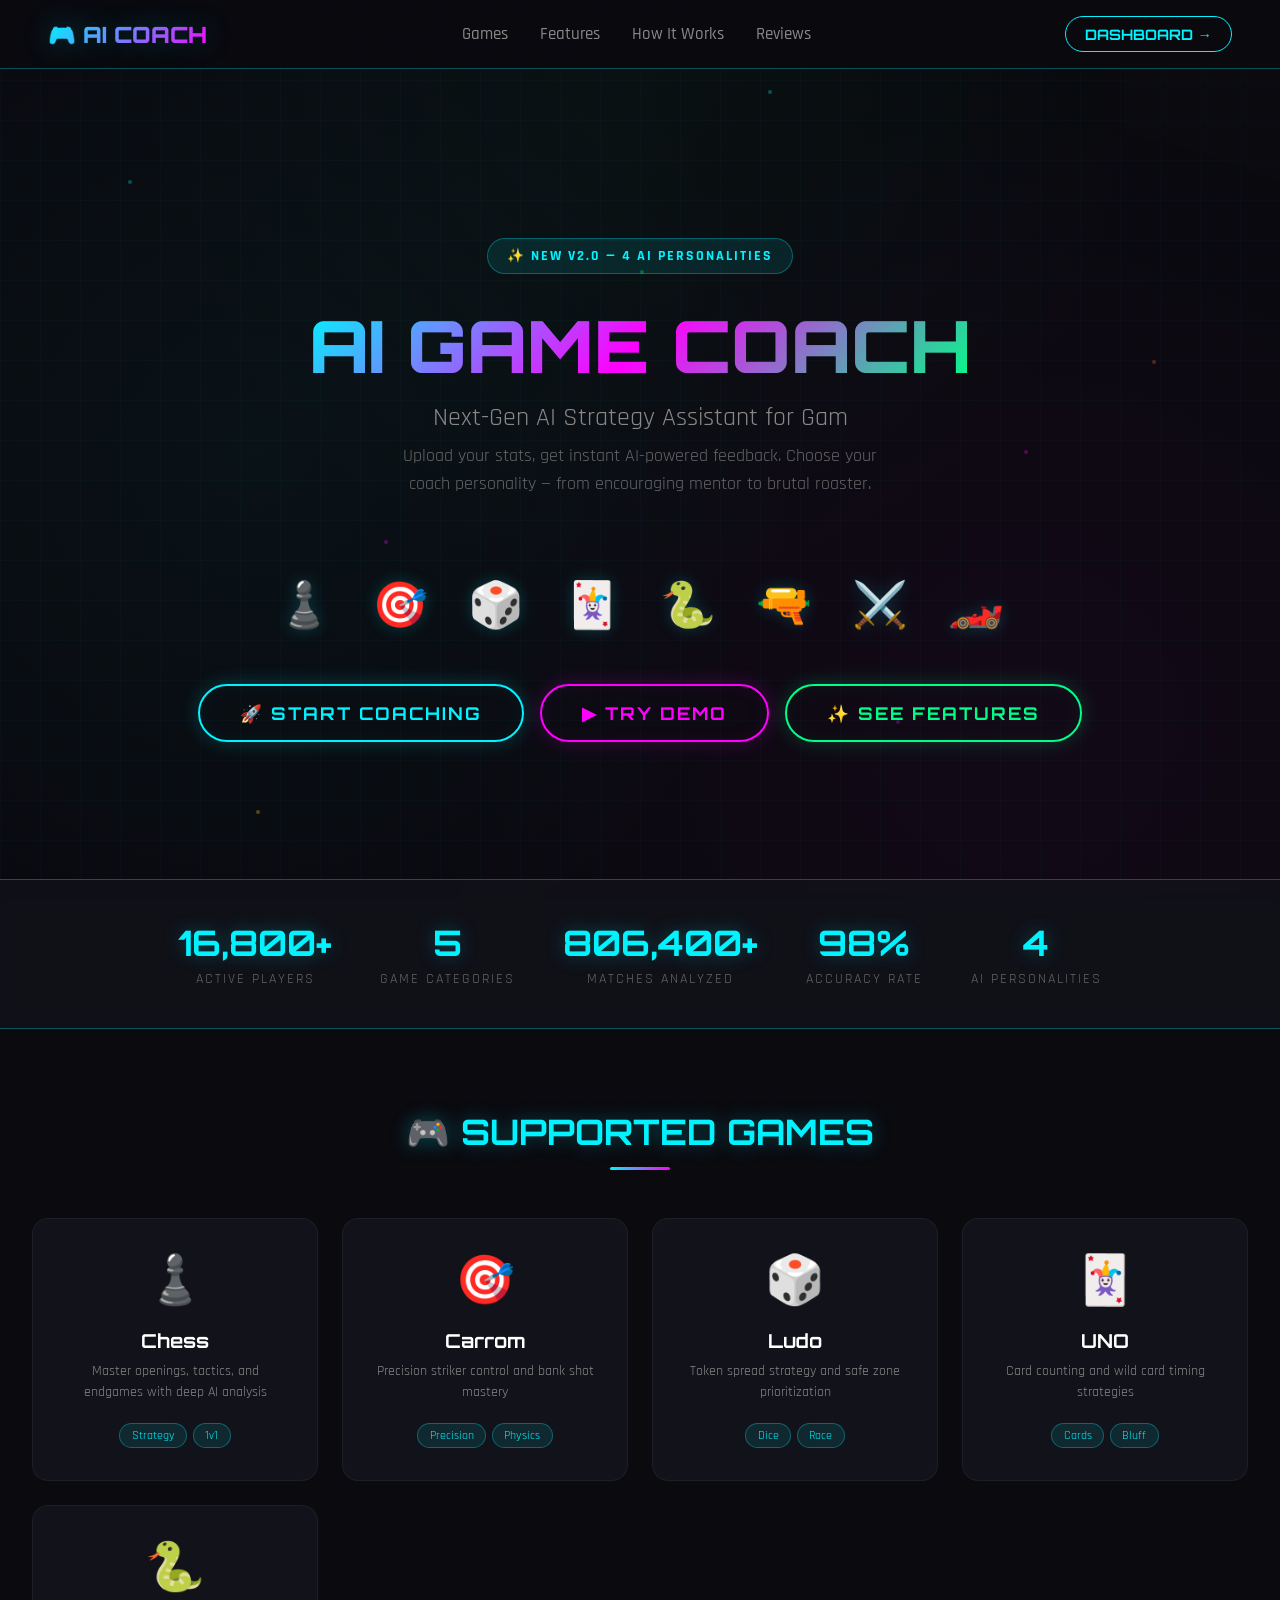
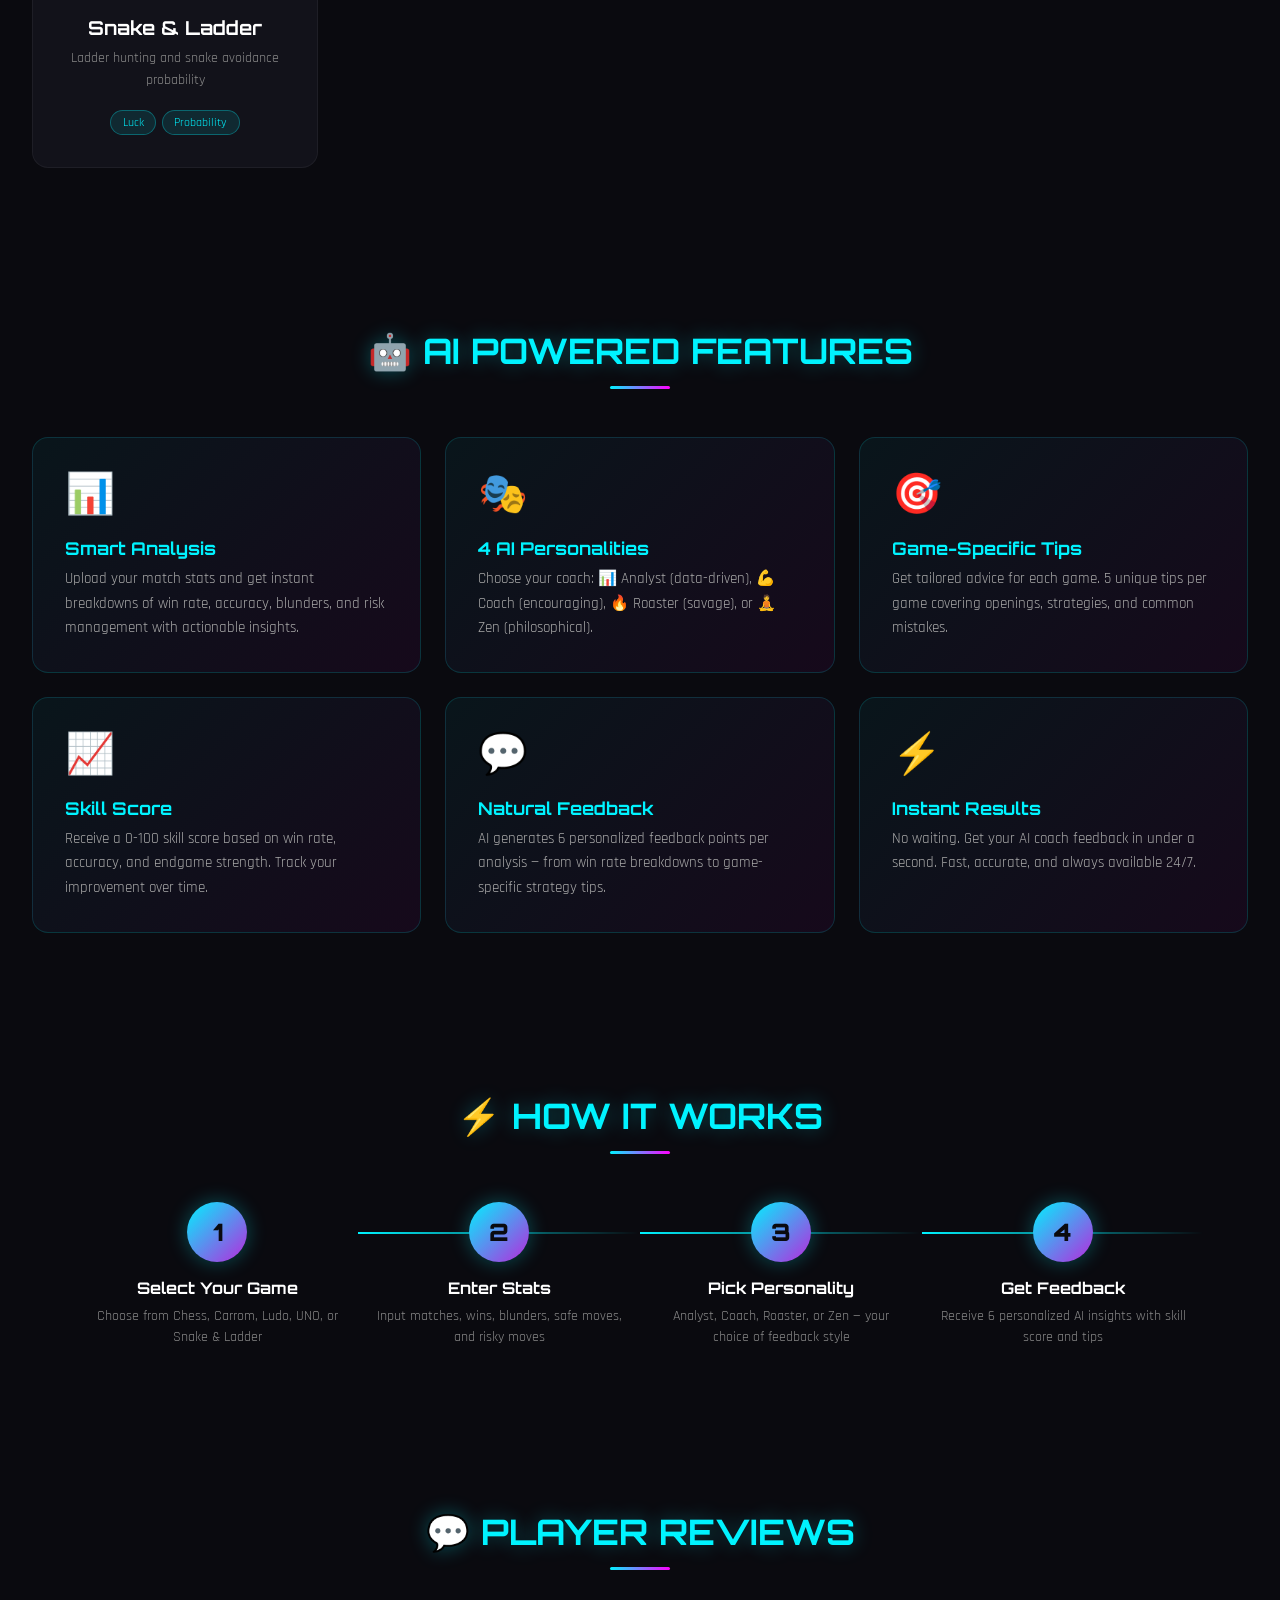
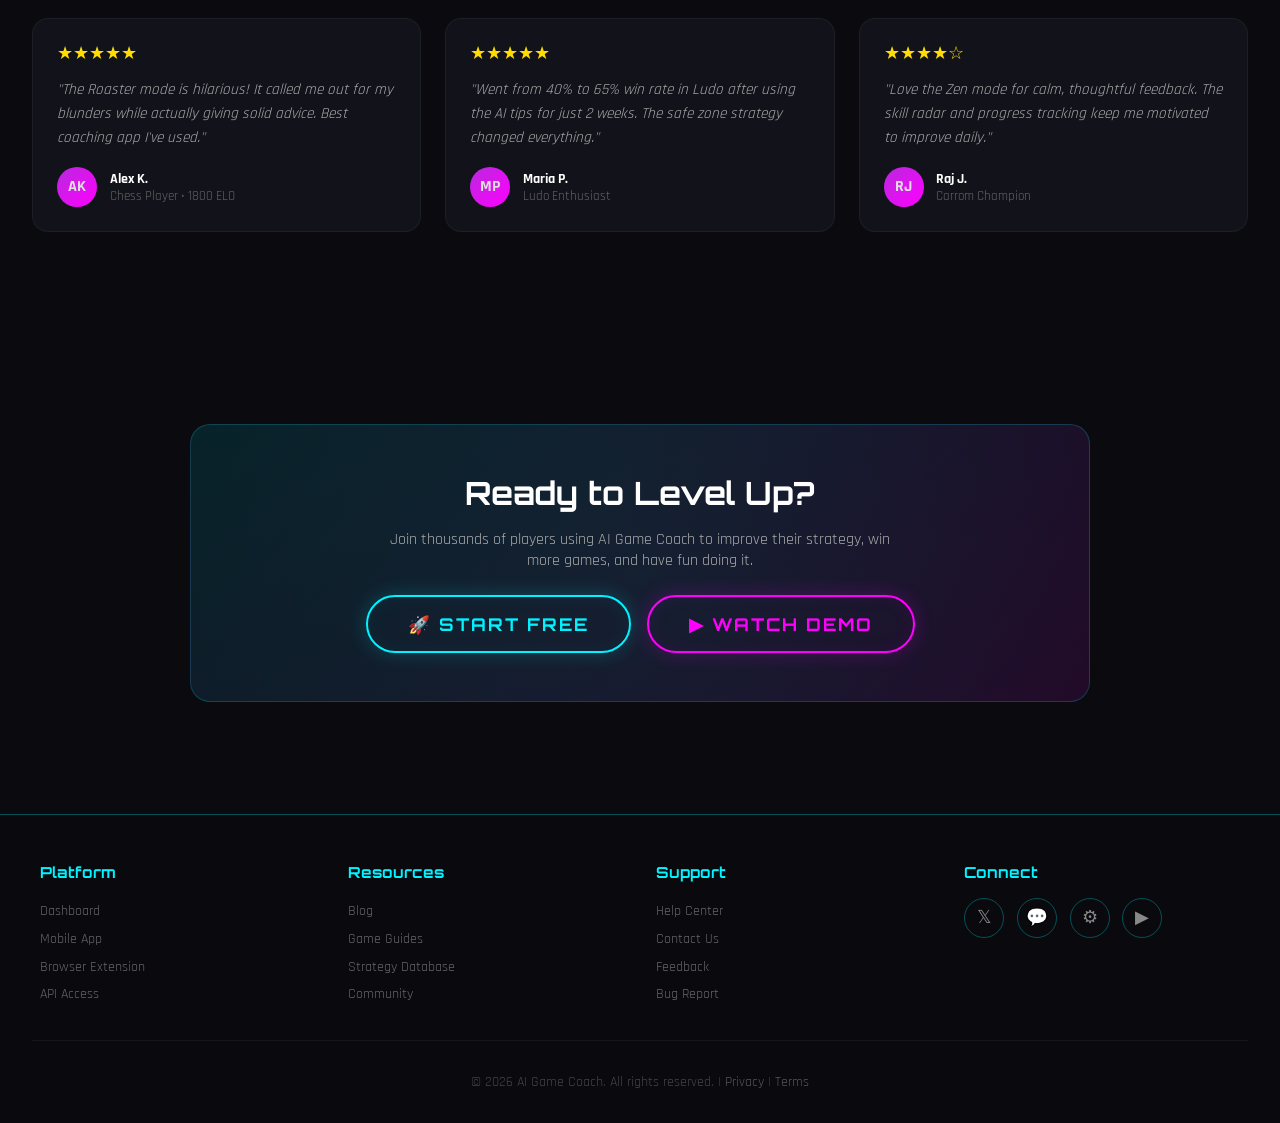
==== commit cefc524b: "Fix repository errors and make it runnable - Resolve 174 merge conflict markers in frontend/index.ht" ====
--- a/AI_Game_Coach/frontend/index.html
+++ b/AI_Game_Coach/frontend/index.html
@@ -1,2135 +1,1224 @@
-<!DOCTYPE html>
-<html lang="en">
-<head>
-    <meta charset="UTF-8">
-    <meta name="viewport" content="width=device-width, initial-scale=1.0">
-    <title>AI Game Coach - Next-Gen Strategy Assistant</title>
-    <link href="https://fonts.googleapis.com/css2?family=Orbitron:wght@400;700;900&family=Rajdhani:wght@300;500;700&display=swap" rel="stylesheet">
-    <style>
-        :root {
-            --neon-cyan: #00f3ff;
-            --neon-pink: #ff00ff;
-            --neon-green: #00ff88;
-            --neon-purple: #b829dd;
-            --neon-orange: #ff6b35;
-<<<<<<< HEAD
-            --neon-yellow: #ffdd00;
-            --dark-bg: #0a0a0f;
-            --card-bg: #12121a;
-            --card-bg-2: #1a1a25;
-=======
-            --dark-bg: #0a0a0f;
-            --card-bg: #12121a;
->>>>>>> 311ee27 (Completed login page)
-            --border-glow: rgba(0, 243, 255, 0.3);
-        }
-
-        * {
-            margin: 0;
-            padding: 0;
-            box-sizing: border-box;
-        }
-
-        body {
-            font-family: 'Rajdhani', sans-serif;
-            background: var(--dark-bg);
-            color: #e0e0e0;
-            min-height: 100vh;
-            overflow-x: hidden;
-        }
-
-        /* Animated Background */
-        .bg-animation {
-            position: fixed;
-            top: 0;
-            left: 0;
-            width: 100%;
-            height: 100%;
-            z-index: -1;
-<<<<<<< HEAD
-            background:
-                radial-gradient(circle at 20% 50%, rgba(0, 243, 255, 0.04) 0%, transparent 50%),
-                radial-gradient(circle at 80% 80%, rgba(255, 0, 255, 0.04) 0%, transparent 50%),
-=======
-            background: 
-                radial-gradient(circle at 20% 50%, rgba(0, 243, 255, 0.05) 0%, transparent 50%),
-                radial-gradient(circle at 80% 80%, rgba(255, 0, 255, 0.05) 0%, transparent 50%),
->>>>>>> 311ee27 (Completed login page)
-                radial-gradient(circle at 50% 10%, rgba(0, 255, 136, 0.03) 0%, transparent 50%);
-        }
-
-        .bg-animation::before {
-            content: '';
-            position: absolute;
-            top: 0;
-            left: 0;
-            right: 0;
-            bottom: 0;
-<<<<<<< HEAD
-            background-image:
-                linear-gradient(rgba(0, 243, 255, 0.02) 1px, transparent 1px),
-                linear-gradient(90deg, rgba(0, 243, 255, 0.02) 1px, transparent 1px);
-            background-size: 40px 40px;
-=======
-            background-image: 
-                linear-gradient(rgba(0, 243, 255, 0.03) 1px, transparent 1px),
-                linear-gradient(90deg, rgba(0, 243, 255, 0.03) 1px, transparent 1px);
-            background-size: 50px 50px;
->>>>>>> 311ee27 (Completed login page)
-            animation: gridMove 20s linear infinite;
-        }
-
-        @keyframes gridMove {
-            0% { transform: translate(0, 0); }
-<<<<<<< HEAD
-            100% { transform: translate(40px, 40px); }
-        }
-
-        /* Floating Particles */
-        .particles {
-            position: fixed;
-            top: 0;
-            left: 0;
-            width: 100%;
-            height: 100%;
-            z-index: -1;
-            pointer-events: none;
-            overflow: hidden;
-        }
-
-        .particle {
-            position: absolute;
-            width: 4px;
-            height: 4px;
-            background: var(--neon-cyan);
-            border-radius: 50%;
-            opacity: 0.3;
-            animation: floatParticle 15s infinite;
-        }
-
-        .particle:nth-child(1) { left: 10%; top: 20%; animation-delay: 0s; animation-duration: 12s; }
-        .particle:nth-child(2) { left: 30%; top: 60%; animation-delay: 2s; animation-duration: 18s; background: var(--neon-pink); }
-        .particle:nth-child(3) { left: 50%; top: 30%; animation-delay: 4s; animation-duration: 14s; background: var(--neon-green); }
-        .particle:nth-child(4) { left: 70%; top: 80%; animation-delay: 1s; animation-duration: 16s; background: var(--neon-purple); }
-        .particle:nth-child(5) { left: 90%; top: 40%; animation-delay: 3s; animation-duration: 20s; background: var(--neon-orange); }
-        .particle:nth-child(6) { left: 20%; top: 90%; animation-delay: 5s; animation-duration: 13s; background: var(--neon-yellow); }
-        .particle:nth-child(7) { left: 60%; top: 10%; animation-delay: 6s; animation-duration: 17s; background: var(--neon-cyan); }
-        .particle:nth-child(8) { left: 80%; top: 50%; animation-delay: 7s; animation-duration: 15s; background: var(--neon-pink); }
-
-        @keyframes floatParticle {
-            0%, 100% { transform: translateY(0) translateX(0); opacity: 0.3; }
-            25% { transform: translateY(-30px) translateX(10px); opacity: 0.6; }
-            50% { transform: translateY(-60px) translateX(-10px); opacity: 0.3; }
-            75% { transform: translateY(-30px) translateX(15px); opacity: 0.5; }
-=======
-            100% { transform: translate(50px, 50px); }
->>>>>>> 311ee27 (Completed login page)
-        }
-
-        /* Navigation */
-        .navbar {
-            display: flex;
-            justify-content: space-between;
-            align-items: center;
-            padding: 1rem 3rem;
-<<<<<<< HEAD
-            background: rgba(10, 10, 15, 0.95);
-=======
-            background: rgba(10, 10, 15, 0.9);
->>>>>>> 311ee27 (Completed login page)
-            backdrop-filter: blur(10px);
-            border-bottom: 1px solid var(--border-glow);
-            position: sticky;
-            top: 0;
-            z-index: 1000;
-<<<<<<< HEAD
-            animation: slideDown 0.6s ease;
-        }
-
-        @keyframes slideDown {
-            from { transform: translateY(-100%); opacity: 0; }
-            to { transform: translateY(0); opacity: 1; }
-=======
->>>>>>> 311ee27 (Completed login page)
-        }
-
-        .logo {
-            font-family: 'Orbitron', sans-serif;
-<<<<<<< HEAD
-            font-size: 1.4rem;
-=======
-            font-size: 1.5rem;
->>>>>>> 311ee27 (Completed login page)
-            font-weight: 900;
-            background: linear-gradient(135deg, var(--neon-cyan), var(--neon-pink));
-            -webkit-background-clip: text;
-            -webkit-text-fill-color: transparent;
-<<<<<<< HEAD
-            text-shadow: 0 0 30px rgba(0, 243, 255, 0.3);
-            cursor: pointer;
-            transition: all 0.3s;
-        }
-
-        .logo:hover {
-            transform: scale(1.05);
-            filter: drop-shadow(0 0 20px rgba(0, 243, 255, 0.5));
-=======
-            text-shadow: 0 0 30px rgba(0, 243, 255, 0.5);
->>>>>>> 311ee27 (Completed login page)
-        }
-
-        .nav-links {
-            display: flex;
-            gap: 2rem;
-            list-style: none;
-        }
-
-        .nav-links a {
-<<<<<<< HEAD
-            color: #888;
-            text-decoration: none;
-            font-weight: 500;
-            font-size: 1.05rem;
-=======
-            color: #aaa;
-            text-decoration: none;
-            font-weight: 500;
-            font-size: 1.1rem;
->>>>>>> 311ee27 (Completed login page)
-            transition: all 0.3s;
-            position: relative;
-        }
-
-        .nav-links a:hover {
-            color: var(--neon-cyan);
-            text-shadow: 0 0 10px var(--neon-cyan);
-        }
-
-        .nav-links a::after {
-            content: '';
-            position: absolute;
-            bottom: -5px;
-            left: 0;
-            width: 0;
-            height: 2px;
-            background: var(--neon-cyan);
-            transition: width 0.3s;
-<<<<<<< HEAD
-            box-shadow: 0 0 10px var(--neon-cyan);
-=======
->>>>>>> 311ee27 (Completed login page)
-        }
-
-        .nav-links a:hover::after {
-            width: 100%;
-        }
-
-<<<<<<< HEAD
-        .nav-cta {
-            padding: 0.5rem 1.2rem;
-            border-radius: 20px;
-            border: 1px solid var(--neon-cyan);
-            color: var(--neon-cyan);
-            text-decoration: none;
-            font-weight: 700;
-            font-size: 0.9rem;
-            transition: all 0.3s;
-            font-family: 'Orbitron', sans-serif;
-        }
-
-        .nav-cta:hover {
-            background: var(--neon-cyan);
-            color: var(--dark-bg);
-            box-shadow: 0 0 20px rgba(0, 243, 255, 0.4);
-=======
-        .user-profile {
-            display: flex;
-            align-items: center;
-            gap: 1rem;
-        }
-
-        .avatar {
-            width: 40px;
-            height: 40px;
-            border-radius: 50%;
-            background: linear-gradient(135deg, var(--neon-purple), var(--neon-pink));
-            display: flex;
-            align-items: center;
-            justify-content: center;
-            font-weight: bold;
-            border: 2px solid var(--neon-cyan);
-            box-shadow: 0 0 15px rgba(0, 243, 255, 0.3);
->>>>>>> 311ee27 (Completed login page)
-        }
-
-        /* Hero Section */
-        .hero {
-            text-align: center;
-            padding: 5rem 2rem 3rem;
-            position: relative;
-<<<<<<< HEAD
-            min-height: 90vh;
-            display: flex;
-            flex-direction: column;
-            justify-content: center;
-            align-items: center;
-        }
-
-        .hero-badge {
-            display: inline-flex;
-            align-items: center;
-            gap: 0.5rem;
-            padding: 0.5rem 1.2rem;
-            border-radius: 30px;
-            background: rgba(0, 243, 255, 0.1);
-            border: 1px solid rgba(0, 243, 255, 0.3);
-            color: var(--neon-cyan);
-            font-size: 0.85rem;
-            font-weight: 700;
-            margin-bottom: 2rem;
-            animation: fadeInUp 0.8s ease 0.2s both;
-            letter-spacing: 2px;
-            text-transform: uppercase;
-=======
->>>>>>> 311ee27 (Completed login page)
-        }
-
-        .hero h1 {
-            font-family: 'Orbitron', sans-serif;
-<<<<<<< HEAD
-            font-size: 4.5rem;
-=======
-            font-size: 4rem;
->>>>>>> 311ee27 (Completed login page)
-            font-weight: 900;
-            background: linear-gradient(135deg, var(--neon-cyan), var(--neon-pink), var(--neon-green));
-            -webkit-background-clip: text;
-            -webkit-text-fill-color: transparent;
-            margin-bottom: 1rem;
-<<<<<<< HEAD
-            animation: titleGlow 3s ease-in-out infinite alternate, fadeInUp 0.8s ease 0.4s both;
-            line-height: 1.1;
-        }
-
-        @keyframes titleGlow {
-            from { filter: drop-shadow(0 0 20px rgba(0, 243, 255, 0.4)); }
-            to { filter: drop-shadow(0 0 50px rgba(255, 0, 255, 0.4)); }
-        }
-
-        .hero-subtitle {
-            font-size: 1.6rem;
-            color: #888;
-            margin-bottom: 0.5rem;
-            animation: fadeInUp 0.8s ease 0.6s both;
-        }
-
-        .hero-desc {
-            font-size: 1.1rem;
-            color: #666;
-            max-width: 500px;
-            margin-bottom: 2.5rem;
-            animation: fadeInUp 0.8s ease 0.7s both;
-            line-height: 1.6;
-        }
-
-        @keyframes fadeInUp {
-            from { opacity: 0; transform: translateY(30px); }
-            to { opacity: 1; transform: translateY(0); }
-        }
-
-        /* Game Icons */
-        .game-icons {
-=======
-            animation: titleGlow 3s ease-in-out infinite alternate;
-        }
-
-        @keyframes titleGlow {
-            from { filter: drop-shadow(0 0 20px rgba(0, 243, 255, 0.5)); }
-            to { filter: drop-shadow(0 0 40px rgba(255, 0, 255, 0.5)); }
-        }
-
-        .hero p {
-            font-size: 1.5rem;
-            color: #888;
-            margin-bottom: 2rem;
-        }
-
-        .game-icons {
-            font-size: 3rem;
-            margin: 2rem 0;
->>>>>>> 311ee27 (Completed login page)
-            display: flex;
-            justify-content: center;
-            gap: 1.5rem;
-            flex-wrap: wrap;
-<<<<<<< HEAD
-            margin: 2rem 0 2.5rem;
-            animation: fadeInUp 0.8s ease 0.8s both;
-        }
-
-        .game-icon {
-            font-size: 2.8rem;
-            cursor: pointer;
-            transition: all 0.4s;
-            filter: drop-shadow(0 0 8px rgba(0, 243, 255, 0.2));
-            animation: float 3s ease-in-out infinite;
-            padding: 0.5rem;
-        }
-
-        .game-icon:nth-child(1) { animation-delay: 0s; }
-        .game-icon:nth-child(2) { animation-delay: 0.4s; }
-        .game-icon:nth-child(3) { animation-delay: 0.8s; }
-        .game-icon:nth-child(4) { animation-delay: 1.2s; }
-        .game-icon:nth-child(5) { animation-delay: 1.6s; }
-        .game-icon:nth-child(6) { animation-delay: 2s; }
-        .game-icon:nth-child(7) { animation-delay: 2.4s; }
-        .game-icon:nth-child(8) { animation-delay: 2.8s; }
-
-        @keyframes float {
-            0%, 100% { transform: translateY(0); }
-            50% { transform: translateY(-12px); }
-        }
-
-        .game-icon:hover {
-            transform: scale(1.3) translateY(-5px);
-            filter: drop-shadow(0 0 25px var(--neon-cyan));
-        }
-
-        /* CTA Buttons */
-        .cta-group {
-            display: flex;
-            gap: 1rem;
-            justify-content: center;
-            flex-wrap: wrap;
-            animation: fadeInUp 0.8s ease 1s both;
-        }
-
-        .neon-btn {
-            padding: 1rem 2.5rem;
-            font-size: 1.1rem;
-=======
-        }
-
-        .game-icon {
-            animation: float 3s ease-in-out infinite;
-            cursor: pointer;
-            transition: transform 0.3s;
-            filter: drop-shadow(0 0 10px rgba(0, 243, 255, 0.3));
-        }
-
-        .game-icon:nth-child(2) { animation-delay: 0.5s; }
-        .game-icon:nth-child(3) { animation-delay: 1s; }
-        .game-icon:nth-child(4) { animation-delay: 1.5s; }
-        .game-icon:nth-child(5) { animation-delay: 2s; }
-        .game-icon:nth-child(6) { animation-delay: 2.5s; }
-
-        @keyframes float {
-            0%, 100% { transform: translateY(0); }
-            50% { transform: translateY(-15px); }
-        }
-
-        .game-icon:hover {
-            transform: scale(1.3);
-            filter: drop-shadow(0 0 20px var(--neon-cyan));
-        }
-
-        /* Neon Button */
-        .neon-btn {
-            padding: 1rem 3rem;
-            font-size: 1.2rem;
->>>>>>> 311ee27 (Completed login page)
-            font-family: 'Orbitron', sans-serif;
-            font-weight: 700;
-            color: var(--neon-cyan);
-            background: transparent;
-            border: 2px solid var(--neon-cyan);
-            border-radius: 50px;
-            cursor: pointer;
-            position: relative;
-            overflow: hidden;
-            transition: all 0.3s;
-            text-transform: uppercase;
-            letter-spacing: 2px;
-<<<<<<< HEAD
-            box-shadow: 0 0 20px rgba(0, 243, 255, 0.2), inset 0 0 20px rgba(0, 243, 255, 0.05);
-            text-decoration: none;
-            display: inline-block;
-=======
-            box-shadow: 0 0 20px rgba(0, 243, 255, 0.2), inset 0 0 20px rgba(0, 243, 255, 0.1);
->>>>>>> 311ee27 (Completed login page)
-        }
-
-        .neon-btn:hover {
-            background: var(--neon-cyan);
-            color: var(--dark-bg);
-            box-shadow: 0 0 40px rgba(0, 243, 255, 0.6), inset 0 0 30px rgba(0, 243, 255, 0.2);
-<<<<<<< HEAD
-            transform: translateY(-3px);
-=======
-            transform: translateY(-2px);
->>>>>>> 311ee27 (Completed login page)
-        }
-
-        .neon-btn.pink {
-            border-color: var(--neon-pink);
-            color: var(--neon-pink);
-<<<<<<< HEAD
-            box-shadow: 0 0 20px rgba(255, 0, 255, 0.2), inset 0 0 20px rgba(255, 0, 255, 0.05);
-=======
-            box-shadow: 0 0 20px rgba(255, 0, 255, 0.2), inset 0 0 20px rgba(255, 0, 255, 0.1);
->>>>>>> 311ee27 (Completed login page)
-        }
-
-        .neon-btn.pink:hover {
-            background: var(--neon-pink);
-            color: var(--dark-bg);
-            box-shadow: 0 0 40px rgba(255, 0, 255, 0.6);
-        }
-
-        .neon-btn.green {
-            border-color: var(--neon-green);
-            color: var(--neon-green);
-<<<<<<< HEAD
-            box-shadow: 0 0 20px rgba(0, 255, 136, 0.2), inset 0 0 20px rgba(0, 255, 136, 0.05);
-=======
-            box-shadow: 0 0 20px rgba(0, 255, 136, 0.2), inset 0 0 20px rgba(0, 255, 136, 0.1);
->>>>>>> 311ee27 (Completed login page)
-        }
-
-        .neon-btn.green:hover {
-            background: var(--neon-green);
-            color: var(--dark-bg);
-            box-shadow: 0 0 40px rgba(0, 255, 136, 0.6);
-        }
-
-        /* Stats Bar */
-        .stats-bar {
-            display: flex;
-            justify-content: center;
-            gap: 3rem;
-<<<<<<< HEAD
-            padding: 2.5rem 2rem;
-=======
-            padding: 2rem;
->>>>>>> 311ee27 (Completed login page)
-            background: rgba(18, 18, 26, 0.8);
-            border-top: 1px solid var(--border-glow);
-            border-bottom: 1px solid var(--border-glow);
-            flex-wrap: wrap;
-<<<<<<< HEAD
-            backdrop-filter: blur(5px);
-=======
->>>>>>> 311ee27 (Completed login page)
-        }
-
-        .stat-item {
-            text-align: center;
-<<<<<<< HEAD
-            animation: fadeInUp 0.6s ease both;
-        }
-
-        .stat-item:nth-child(1) { animation-delay: 0.1s; }
-        .stat-item:nth-child(2) { animation-delay: 0.2s; }
-        .stat-item:nth-child(3) { animation-delay: 0.3s; }
-        .stat-item:nth-child(4) { animation-delay: 0.4s; }
-        .stat-item:nth-child(5) { animation-delay: 0.5s; }
-
-        .stat-value {
-            font-family: 'Orbitron', sans-serif;
-            font-size: 2.2rem;
-            font-weight: 700;
-            color: var(--neon-cyan);
-            text-shadow: 0 0 20px rgba(0, 243, 255, 0.3);
-        }
-
-        .stat-label {
-            font-size: 0.85rem;
-            color: #666;
-            text-transform: uppercase;
-            letter-spacing: 2px;
-            margin-top: 0.3rem;
-        }
-
-        /* Section Styling */
-        .section {
-            padding: 5rem 2rem;
-=======
-        }
-
-        .stat-value {
-            font-family: 'Orbitron', sans-serif;
-            font-size: 2rem;
-            font-weight: 700;
-            color: var(--neon-cyan);
-        }
-
-        .stat-label {
-            font-size: 0.9rem;
-            color: #666;
-            text-transform: uppercase;
-            letter-spacing: 1px;
-        }
-
-        /* Game Categories */
-        .section {
-            padding: 4rem 2rem;
->>>>>>> 311ee27 (Completed login page)
-            max-width: 1400px;
-            margin: 0 auto;
-        }
-
-        .section-title {
-            font-family: 'Orbitron', sans-serif;
-<<<<<<< HEAD
-            font-size: 2.2rem;
-=======
-            font-size: 2rem;
->>>>>>> 311ee27 (Completed login page)
-            text-align: center;
-            margin-bottom: 3rem;
-            color: var(--neon-cyan);
-            text-shadow: 0 0 20px rgba(0, 243, 255, 0.3);
-<<<<<<< HEAD
-            position: relative;
-        }
-
-        .section-title::after {
-            content: '';
-            display: block;
-            width: 60px;
-            height: 3px;
-            background: linear-gradient(90deg, var(--neon-cyan), var(--neon-pink));
-            margin: 0.8rem auto 0;
-            border-radius: 2px;
-        }
-
-        /* Game Cards */
-        .game-grid {
-            display: grid;
-            grid-template-columns: repeat(auto-fit, minmax(260px, 1fr));
-            gap: 1.5rem;
-=======
-        }
-
-        .game-grid {
-            display: grid;
-            grid-template-columns: repeat(auto-fit, minmax(280px, 1fr));
-            gap: 2rem;
->>>>>>> 311ee27 (Completed login page)
-        }
-
-        .game-card {
-            background: var(--card-bg);
-            border: 1px solid rgba(255, 255, 255, 0.05);
-<<<<<<< HEAD
-            border-radius: 16px;
-=======
-            border-radius: 15px;
->>>>>>> 311ee27 (Completed login page)
-            padding: 2rem;
-            text-align: center;
-            transition: all 0.4s;
-            position: relative;
-            overflow: hidden;
-            cursor: pointer;
-        }
-
-        .game-card::before {
-            content: '';
-            position: absolute;
-            top: 0;
-            left: -100%;
-            width: 100%;
-            height: 100%;
-<<<<<<< HEAD
-            background: linear-gradient(90deg, transparent, rgba(0, 243, 255, 0.08), transparent);
-            transition: left 0.6s;
-=======
-            background: linear-gradient(90deg, transparent, rgba(0, 243, 255, 0.1), transparent);
-            transition: left 0.5s;
->>>>>>> 311ee27 (Completed login page)
-        }
-
-        .game-card:hover::before {
-            left: 100%;
-        }
-
-        .game-card:hover {
-            transform: translateY(-10px);
-            border-color: var(--neon-cyan);
-<<<<<<< HEAD
-            box-shadow: 0 15px 40px rgba(0, 243, 255, 0.15);
-=======
-            box-shadow: 0 10px 40px rgba(0, 243, 255, 0.2);
->>>>>>> 311ee27 (Completed login page)
-        }
-
-        .game-card .icon {
-            font-size: 3rem;
-            margin-bottom: 1rem;
-<<<<<<< HEAD
-            transition: transform 0.3s;
-        }
-
-        .game-card:hover .icon {
-            transform: scale(1.2);
-=======
->>>>>>> 311ee27 (Completed login page)
-        }
-
-        .game-card h3 {
-            font-family: 'Orbitron', sans-serif;
-<<<<<<< HEAD
-            font-size: 1.2rem;
-=======
-            font-size: 1.3rem;
->>>>>>> 311ee27 (Completed login page)
-            margin-bottom: 0.5rem;
-            color: #fff;
-        }
-
-        .game-card p {
-            color: #888;
-<<<<<<< HEAD
-            font-size: 0.9rem;
-            margin-bottom: 1.2rem;
-            line-height: 1.5;
-=======
-            font-size: 0.95rem;
-            margin-bottom: 1.5rem;
->>>>>>> 311ee27 (Completed login page)
-        }
-
-        .game-card .tags {
-            display: flex;
-            flex-wrap: wrap;
-<<<<<<< HEAD
-            gap: 0.4rem;
-=======
-            gap: 0.5rem;
->>>>>>> 311ee27 (Completed login page)
-            justify-content: center;
-        }
-
-        .tag {
-<<<<<<< HEAD
-            padding: 0.25rem 0.7rem;
-            border-radius: 20px;
-            font-size: 0.75rem;
-            background: rgba(0, 243, 255, 0.1);
-            color: var(--neon-cyan);
-            border: 1px solid rgba(0, 243, 255, 0.3);
-            transition: all 0.3s;
-        }
-
-        .game-card:hover .tag {
-            background: rgba(0, 243, 255, 0.2);
-        }
-
-        /* Features */
-        .features-grid {
-            display: grid;
-            grid-template-columns: repeat(auto-fit, minmax(300px, 1fr));
-            gap: 1.5rem;
-=======
-            padding: 0.3rem 0.8rem;
-            border-radius: 20px;
-            font-size: 0.8rem;
-            background: rgba(0, 243, 255, 0.1);
-            color: var(--neon-cyan);
-            border: 1px solid rgba(0, 243, 255, 0.3);
-        }
-
-        /* AI Features */
-        .features-grid {
-            display: grid;
-            grid-template-columns: repeat(auto-fit, minmax(300px, 1fr));
-            gap: 2rem;
->>>>>>> 311ee27 (Completed login page)
-        }
-
-        .feature-card {
-            background: linear-gradient(135deg, rgba(0, 243, 255, 0.05), rgba(255, 0, 255, 0.05));
-<<<<<<< HEAD
-            border: 1px solid rgba(0, 243, 255, 0.15);
-            border-radius: 16px;
-            padding: 2rem;
-            transition: all 0.3s;
-            position: relative;
-            overflow: hidden;
-        }
-
-        .feature-card::after {
-            content: '';
-            position: absolute;
-            top: -50%;
-            right: -50%;
-            width: 100%;
-            height: 100%;
-            background: radial-gradient(circle, rgba(0, 243, 255, 0.1), transparent 70%);
-            opacity: 0;
-            transition: opacity 0.3s;
-        }
-
-        .feature-card:hover::after {
-            opacity: 1;
-=======
-            border: 1px solid rgba(0, 243, 255, 0.2);
-            border-radius: 15px;
-            padding: 2rem;
-            transition: all 0.3s;
->>>>>>> 311ee27 (Completed login page)
-        }
-
-        .feature-card:hover {
-            border-color: var(--neon-cyan);
-<<<<<<< HEAD
-            box-shadow: 0 0 30px rgba(0, 243, 255, 0.1);
-            transform: translateY(-5px);
-=======
-            box-shadow: 0 0 30px rgba(0, 243, 255, 0.15);
->>>>>>> 311ee27 (Completed login page)
-        }
-
-        .feature-icon {
-            font-size: 2.5rem;
-            margin-bottom: 1rem;
-<<<<<<< HEAD
-            display: block;
-=======
->>>>>>> 311ee27 (Completed login page)
-        }
-
-        .feature-card h3 {
-            font-family: 'Orbitron', sans-serif;
-            color: var(--neon-cyan);
-            margin-bottom: 0.5rem;
-<<<<<<< HEAD
-            font-size: 1.1rem;
-=======
->>>>>>> 311ee27 (Completed login page)
-        }
-
-        .feature-card p {
-            color: #aaa;
-            line-height: 1.6;
-<<<<<<< HEAD
-            font-size: 0.95rem;
-        }
-
-        /* How It Works */
-        .steps-container {
-            display: flex;
-            justify-content: center;
-            gap: 2rem;
-            flex-wrap: wrap;
-        }
-
-        .step {
-            text-align: center;
-            max-width: 250px;
-            position: relative;
-        }
-
-        .step-number {
-            width: 60px;
-            height: 60px;
-            border-radius: 50%;
-            background: linear-gradient(135deg, var(--neon-cyan), var(--neon-purple));
-=======
-        }
-
-        /* Training Modules */
-        .training-list {
-            display: flex;
-            flex-direction: column;
-            gap: 1rem;
-        }
-
-        .training-item {
-            background: var(--card-bg);
-            border: 1px solid rgba(255, 255, 255, 0.05);
-            border-radius: 10px;
-            padding: 1.5rem;
-            display: flex;
-            align-items: center;
-            gap: 1.5rem;
-            transition: all 0.3s;
-            cursor: pointer;
-        }
-
-        .training-item:hover {
-            border-color: var(--neon-green);
-            background: rgba(0, 255, 136, 0.05);
-        }
-
-        .training-progress {
-            width: 60px;
-            height: 60px;
-            border-radius: 50%;
-            border: 3px solid rgba(255, 255, 255, 0.1);
->>>>>>> 311ee27 (Completed login page)
-            display: flex;
-            align-items: center;
-            justify-content: center;
-            font-family: 'Orbitron', sans-serif;
-<<<<<<< HEAD
-            font-size: 1.5rem;
-            font-weight: 900;
-            color: var(--dark-bg);
-            margin: 0 auto 1rem;
-            box-shadow: 0 0 20px rgba(0, 243, 255, 0.3);
-            position: relative;
-            z-index: 2;
-        }
-
-        .step h3 {
-            font-family: 'Orbitron', sans-serif;
-            color: #fff;
-            margin-bottom: 0.5rem;
-            font-size: 1rem;
-        }
-
-        .step p {
-            color: #888;
-            font-size: 0.9rem;
-            line-height: 1.5;
-        }
-
-        .step-connector {
-            position: absolute;
-            top: 30px;
-            left: calc(100% + 1rem);
-            width: calc(100% + 2rem);
-            height: 2px;
-            background: linear-gradient(90deg, var(--neon-cyan), transparent);
-            display: none;
-        }
-
-        @media (min-width: 900px) {
-            .step:not(:last-child) .step-connector {
-                display: block;
-            }
-        }
-
-        /* Testimonials */
-        .testimonials-grid {
-            display: grid;
-            grid-template-columns: repeat(auto-fit, minmax(300px, 1fr));
-            gap: 1.5rem;
-        }
-
-        .testimonial {
-            background: var(--card-bg);
-            border: 1px solid rgba(255, 255, 255, 0.05);
-            border-radius: 16px;
-            padding: 1.5rem;
-            transition: all 0.3s;
-        }
-
-        .testimonial:hover {
-            border-color: var(--neon-purple);
-            box-shadow: 0 0 25px rgba(184, 41, 221, 0.1);
-        }
-
-        .testimonial-stars {
-            color: var(--neon-yellow);
-            font-size: 1.1rem;
-            margin-bottom: 0.8rem;
-        }
-
-        .testimonial-text {
-            color: #aaa;
-            font-size: 0.95rem;
-            line-height: 1.6;
-            margin-bottom: 1rem;
-            font-style: italic;
-        }
-
-        .testimonial-author {
-            display: flex;
-            align-items: center;
-            gap: 0.8rem;
-        }
-
-        .testimonial-avatar {
-            width: 40px;
-            height: 40px;
-=======
-            font-weight: 700;
-            position: relative;
-        }
-
-        .training-progress.cyan { border-color: var(--neon-cyan); color: var(--neon-cyan); }
-        .training-progress.pink { border-color: var(--neon-pink); color: var(--neon-pink); }
-        .training-progress.green { border-color: var(--neon-green); color: var(--neon-green); }
-        .training-progress.orange { border-color: var(--neon-orange); color: var(--neon-orange); }
-
-        .training-info h4 {
-            font-family: 'Orbitron', sans-serif;
-            color: #fff;
-            margin-bottom: 0.3rem;
-        }
-
-        .training-info p {
-            color: #666;
-            font-size: 0.9rem;
-        }
-
-        .training-status {
-            margin-left: auto;
-            padding: 0.5rem 1rem;
-            border-radius: 20px;
-            font-size: 0.85rem;
-            font-weight: 700;
-        }
-
-        .status-active {
-            background: rgba(0, 255, 136, 0.2);
-            color: var(--neon-green);
-            border: 1px solid var(--neon-green);
-        }
-
-        .status-locked {
-            background: rgba(255, 255, 255, 0.05);
-            color: #555;
-            border: 1px solid rgba(255, 255, 255, 0.1);
-        }
-
-        /* Live Coaching Panel */
-        .coaching-panel {
-            background: linear-gradient(135deg, rgba(184, 41, 221, 0.1), rgba(255, 0, 255, 0.1));
-            border: 1px solid rgba(184, 41, 221, 0.3);
-            border-radius: 20px;
-            padding: 2rem;
-            display: grid;
-            grid-template-columns: 1fr 1fr;
-            gap: 2rem;
-            align-items: center;
-        }
-
-        .coaching-info h3 {
-            font-family: 'Orbitron', sans-serif;
-            font-size: 1.8rem;
-            color: var(--neon-purple);
-            margin-bottom: 1rem;
-        }
-
-        .coaching-info p {
-            color: #aaa;
-            line-height: 1.7;
-            margin-bottom: 1.5rem;
-        }
-
-        .coaching-features {
-            list-style: none;
-        }
-
-        .coaching-features li {
-            padding: 0.5rem 0;
-            color: #ccc;
-            display: flex;
-            align-items: center;
-            gap: 0.5rem;
-        }
-
-        .coaching-features li::before {
-            content: '▸';
-            color: var(--neon-purple);
-            font-weight: bold;
-        }
-
-        .coaching-visual {
-            display: flex;
-            justify-content: center;
-            align-items: center;
-            position: relative;
-        }
-
-        .pulse-ring {
-            width: 150px;
-            height: 150px;
-            border-radius: 50%;
-            border: 2px solid var(--neon-purple);
-            position: absolute;
-            animation: pulse 2s ease-out infinite;
-        }
-
-        .pulse-ring:nth-child(2) { animation-delay: 0.5s; }
-        .pulse-ring:nth-child(3) { animation-delay: 1s; }
-
-        @keyframes pulse {
-            0% { transform: scale(0.8); opacity: 1; }
-            100% { transform: scale(1.5); opacity: 0; }
-        }
-
-        .ai-core {
-            width: 100px;
-            height: 100px;
->>>>>>> 311ee27 (Completed login page)
-            border-radius: 50%;
-            background: linear-gradient(135deg, var(--neon-purple), var(--neon-pink));
-            display: flex;
-            align-items: center;
-            justify-content: center;
-<<<<<<< HEAD
-            font-weight: bold;
-            font-size: 1rem;
-        }
-
-        .testimonial-name {
-            font-weight: 700;
-            color: #fff;
-            font-size: 0.9rem;
-        }
-
-        .testimonial-role {
-            font-size: 0.8rem;
-            color: #666;
-        }
-
-        /* CTA Banner */
-        .cta-banner {
-            background: linear-gradient(135deg, rgba(0, 243, 255, 0.1), rgba(255, 0, 255, 0.1));
-            border: 1px solid rgba(0, 243, 255, 0.2);
-            border-radius: 20px;
-            padding: 3rem 2rem;
-            text-align: center;
-            margin: 2rem auto;
-            max-width: 900px;
-            position: relative;
-            overflow: hidden;
-        }
-
-        .cta-banner::before {
-            content: '';
-            position: absolute;
-            top: -50%;
-            left: -50%;
-            width: 200%;
-            height: 200%;
-            background: radial-gradient(circle, rgba(0, 243, 255, 0.05), transparent 60%);
-            animation: rotate 20s linear infinite;
-        }
-
-        @keyframes rotate {
-            from { transform: rotate(0deg); }
-            to { transform: rotate(360deg); }
-        }
-
-        .cta-banner h2 {
-            font-family: 'Orbitron', sans-serif;
-            font-size: 2rem;
-            color: #fff;
-            margin-bottom: 1rem;
-            position: relative;
-            z-index: 1;
-        }
-
-        .cta-banner p {
-            color: #aaa;
-            margin-bottom: 1.5rem;
-            max-width: 500px;
-            margin-left: auto;
-            margin-right: auto;
-            position: relative;
-            z-index: 1;
-=======
-            font-size: 2.5rem;
-            box-shadow: 0 0 40px rgba(184, 41, 221, 0.5);
-            z-index: 1;
-        }
-
-        /* Leaderboard */
-        .leaderboard {
-            background: var(--card-bg);
-            border-radius: 15px;
-            overflow: hidden;
-        }
-
-        .leaderboard-header {
-            background: linear-gradient(135deg, rgba(0, 243, 255, 0.2), rgba(255, 0, 255, 0.2));
-            padding: 1.5rem;
-            font-family: 'Orbitron', sans-serif;
-            font-size: 1.3rem;
-            text-align: center;
-        }
-
-        .leaderboard-row {
-            display: flex;
-            align-items: center;
-            padding: 1rem 1.5rem;
-            border-bottom: 1px solid rgba(255, 255, 255, 0.05);
-            transition: background 0.3s;
-        }
-
-        .leaderboard-row:hover {
-            background: rgba(0, 243, 255, 0.05);
-        }
-
-        .rank {
-            font-family: 'Orbitron', sans-serif;
-            font-size: 1.2rem;
-            font-weight: 700;
-            width: 40px;
-            text-align: center;
-        }
-
-        .rank.gold { color: #ffd700; }
-        .rank.silver { color: #c0c0c0; }
-        .rank.bronze { color: #cd7f32; }
-
-        .player-name {
-            flex: 1;
-            margin-left: 1rem;
-            font-weight: 500;
-        }
-
-        .player-score {
-            font-family: 'Orbitron', sans-serif;
-            color: var(--neon-cyan);
-            font-weight: 700;
->>>>>>> 311ee27 (Completed login page)
-        }
-
-        /* Footer */
-        footer {
-            background: rgba(10, 10, 15, 0.95);
-            border-top: 1px solid var(--border-glow);
-            padding: 3rem 2rem 2rem;
-            text-align: center;
-        }
-
-        .footer-content {
-            max-width: 1200px;
-            margin: 0 auto;
-            display: grid;
-            grid-template-columns: repeat(auto-fit, minmax(200px, 1fr));
-            gap: 2rem;
-            text-align: left;
-            margin-bottom: 2rem;
-        }
-
-        .footer-section h4 {
-            font-family: 'Orbitron', sans-serif;
-            color: var(--neon-cyan);
-            margin-bottom: 1rem;
-<<<<<<< HEAD
-            font-size: 0.95rem;
-=======
->>>>>>> 311ee27 (Completed login page)
-        }
-
-        .footer-section a {
-            display: block;
-            color: #666;
-            text-decoration: none;
-            padding: 0.3rem 0;
-            transition: color 0.3s;
-<<<<<<< HEAD
-            font-size: 0.9rem;
-=======
->>>>>>> 311ee27 (Completed login page)
-        }
-
-        .footer-section a:hover {
-            color: var(--neon-cyan);
-        }
-
-        .social-links {
-            display: flex;
-<<<<<<< HEAD
-            gap: 0.8rem;
-=======
-            gap: 1rem;
->>>>>>> 311ee27 (Completed login page)
-            margin-top: 1rem;
-        }
-
-        .social-links a {
-            width: 40px;
-            height: 40px;
-            border-radius: 50%;
-            border: 1px solid rgba(0, 243, 255, 0.3);
-            display: flex;
-            align-items: center;
-            justify-content: center;
-<<<<<<< HEAD
-            font-size: 1.1rem;
-            transition: all 0.3s;
-            color: #888;
-=======
-            font-size: 1.2rem;
-            transition: all 0.3s;
->>>>>>> 311ee27 (Completed login page)
-        }
-
-        .social-links a:hover {
-            background: var(--neon-cyan);
-            border-color: var(--neon-cyan);
-            color: var(--dark-bg);
-<<<<<<< HEAD
-            transform: translateY(-3px);
-=======
->>>>>>> 311ee27 (Completed login page)
-        }
-
-        .copyright {
-            color: #444;
-            padding-top: 2rem;
-            border-top: 1px solid rgba(255, 255, 255, 0.05);
-<<<<<<< HEAD
-            font-size: 0.85rem;
-        }
-
-        .copyright a {
-            color: #555;
-            text-decoration: none;
-            transition: color 0.3s;
-        }
-
-        .copyright a:hover {
-            color: var(--neon-cyan);
-        }
-
-        /* Scroll Reveal */
-        .reveal {
-            opacity: 0;
-            transform: translateY(40px);
-            transition: all 0.8s ease;
-        }
-
-        .reveal.active {
-            opacity: 1;
-            transform: translateY(0);
-        }
-
-        /* Scrollbar */
-        ::-webkit-scrollbar { width: 6px; }
-        ::-webkit-scrollbar-track { background: var(--dark-bg); }
-        ::-webkit-scrollbar-thumb { background: var(--neon-cyan); border-radius: 3px; }
-        ::-webkit-scrollbar-thumb:hover { background: var(--neon-pink); }
-
-        /* Responsive */
-        @media (max-width: 768px) {
-            .hero h1 { font-size: 2.8rem; }
-            .hero-subtitle { font-size: 1.2rem; }
-            .nav-links { display: none; }
-            .navbar { padding: 1rem; }
-            .stats-bar { gap: 1.5rem; }
-            .section { padding: 3rem 1rem; }
-            .cta-banner h2 { font-size: 1.5rem; }
-=======
-        }
-
-        /* Responsive */
-        @media (max-width: 768px) {
-            .hero h1 { font-size: 2.5rem; }
-            .nav-links { display: none; }
-            .coaching-panel { grid-template-columns: 1fr; }
-            .stats-bar { gap: 1.5rem; }
-        }
-
-        /* Scrollbar */
-        ::-webkit-scrollbar {
-            width: 8px;
-        }
-
-        ::-webkit-scrollbar-track {
-            background: var(--dark-bg);
-        }
-
-        ::-webkit-scrollbar-thumb {
-            background: var(--neon-cyan);
-            border-radius: 4px;
-        }
-
-        ::-webkit-scrollbar-thumb:hover {
-            background: var(--neon-pink);
-        }
-
-        /* Notification Badge */
-        .notification {
-            position: relative;
-        }
-
-        .badge {
-            position: absolute;
-            top: -5px;
-            right: -5px;
-            width: 18px;
-            height: 18px;
-            background: var(--neon-pink);
-            border-radius: 50%;
-            font-size: 0.7rem;
-            display: flex;
-            align-items: center;
-            justify-content: center;
-            font-weight: bold;
->>>>>>> 311ee27 (Completed login page)
-        }
-    </style>
-<base target="_blank">
-</head>
-<body>
-    <div class="bg-animation"></div>
-<<<<<<< HEAD
-    <div class="particles">
-        <div class="particle"></div>
-        <div class="particle"></div>
-        <div class="particle"></div>
-        <div class="particle"></div>
-        <div class="particle"></div>
-        <div class="particle"></div>
-        <div class="particle"></div>
-        <div class="particle"></div>
-    </div>
-
-    <!-- Navigation -->
-    <nav class="navbar">
-        <div class="logo">🎮 AI COACH</div>
-        <ul class="nav-links">
-            <li><a href="#games">Games</a></li>
-            <li><a href="#features">Features</a></li>
-            <li><a href="#how">How It Works</a></li>
-            <li><a href="#testimonials">Reviews</a></li>
-        </ul>
-        <a href="dashboard.html" class="nav-cta">DASHBOARD →</a>
-    </nav>
-
-    <!-- Hero Section -->
-    <section class="hero">
-        <div class="hero-badge">✨ NEW v2.0 — 4 AI PERSONALITIES</div>
-        <h1>AI GAME COACH</h1>
-        <p class="hero-subtitle">Next-Gen AI Strategy Assistant for Gamers</p>
-        <p class="hero-desc">Upload your stats, get instant AI-powered feedback. Choose your coach personality — from encouraging mentor to brutal roaster.</p>
-
-        <div class="game-icons">
-            <span class="game-icon" title="Chess">♟️</span>
-            <span class="game-icon" title="Carrom">🎯</span>
-            <span class="game-icon" title="Ludo">🎲</span>
-            <span class="game-icon" title="UNO">🃏</span>
-            <span class="game-icon" title="Snake & Ladder">🐍</span>
-            <span class="game-icon" title="FPS">🔫</span>
-            <span class="game-icon" title="MOBA">⚔️</span>
-            <span class="game-icon" title="Racing">🏎️</span>
-        </div>
-
-        <div class="cta-group">
-            <a href="dashboard.html" class="neon-btn">🚀 Start Coaching</a>
-            <button class="neon-btn pink" onclick="showDemo()">▶ Try Demo</button>
-            <button class="neon-btn green" onclick="showFeatures()">✨ See Features</button>
-        </div>
-    </section>
-
-    <!-- Stats Bar -->
-    <div class="stats-bar">
-        <div class="stat-item">
-            <div class="stat-value" id="counter1">0</div>
-            <div class="stat-label">Active Players</div>
-        </div>
-        <div class="stat-item">
-            <div class="stat-value">5</div>
-            <div class="stat-label">Game Categories</div>
-        </div>
-        <div class="stat-item">
-            <div class="stat-value" id="counter2">0</div>
-            <div class="stat-label">Matches Analyzed</div>
-        </div>
-        <div class="stat-item">
-            <div class="stat-value">98%</div>
-            <div class="stat-label">Accuracy Rate</div>
-        </div>
-        <div class="stat-item">
-            <div class="stat-value">4</div>
-            <div class="stat-label">AI Personalities</div>
-        </div>
-    </div>
-
-    <!-- Supported Games -->
-    <section class="section" id="games">
-        <h2 class="section-title reveal">🎮 SUPPORTED GAMES</h2>
-        <div class="game-grid">
-            <div class="game-card reveal" onclick="goToGame('chess')">
-=======
-
-    <!-- Navigation -->
-    <nav class="navbar">
-        <div class="logo">🎮 AI COACH</div>
-        <ul class="nav-links">
-            <li><a href="#games">Games</a></li>
-            <li><a href="#features">AI Features</a></li>
-            <li><a href="#training">Training</a></li>
-            <li><a href="#coaching">Live Coach</a></li>
-            <li><a href="#leaderboard">Rankings</a></li>
-        </ul>
-        <div class="user-profile">
-            <div class="notification">
-                🔔
-                <span class="badge">3</span>
-            </div>
-            <div class="avatar">JD</div>
-        </div>
-    </nav>
-
-    <!-- Hero Section -->
-    <section class="hero">
-        <h1>AI GAME COACH</h1>
-        <p>Next-Gen AI Strategy Assistant for Gamers</p>
-
-        <div class="game-icons">
-            <span class="game-icon" title="Chess">♟️</span>
-            <span class="game-icon" title="FPS / Shooting">🎯</span>
-            <span class="game-icon" title="Board Games">🎲</span>
-            <span class="game-icon" title="Card Games">🃏</span>
-            <span class="game-icon" title="Snake / Arcade">🐍</span>
-            <span class="game-icon" title="Racing">🏎️</span>
-            <span class="game-icon" title="MOBA">⚔️</span>
-            <span class="game-icon" title="Puzzle">🧩</span>
-        </div>
-
-        <div style="display: flex; gap: 1rem; justify-content: center; flex-wrap: wrap;">
-            <a href="login.html">
-                <button class="neon-btn">Start Coaching</button>
-            </a>
-            <a href="dashboard.html">
-                <button class="neon-btn pink">Open Dashboard</button>
-            </a>
-            <button class="neon-btn green" onclick="alert('Premium Features Unlocked!')">Go Premium</button>
-        </div>
-    </section>
-
-    <!-- Stats Bar -->
-    <div class="stats-bar">
-        <div class="stat-item">
-            <div class="stat-value">50K+</div>
-            <div class="stat-label">Active Players</div>
-        </div>
-        <div class="stat-item">
-            <div class="stat-value">12</div>
-            <div class="stat-label">Game Categories</div>
-        </div>
-        <div class="stat-item">
-            <div class="stat-value">2.4M</div>
-            <div class="stat-label">Matches Analyzed</div>
-        </div>
-        <div class="stat-item">
-            <div class="stat-value">98%</div>
-            <div class="stat-label">Accuracy Rate</div>
-        </div>
-        <div class="stat-item">
-            <div class="stat-value">24/7</div>
-            <div class="stat-label">AI Support</div>
-        </div>
-    </div>
-
-    <!-- Game Categories -->
-    <section class="section" id="games">
-        <h2 class="section-title">🎮 SUPPORTED GAMES</h2>
-        <div class="game-grid">
-            <div class="game-card" onclick="selectGame('chess')">
->>>>>>> 311ee27 (Completed login page)
-                <div class="icon">♟️</div>
-                <h3>Chess</h3>
-                <p>Master openings, tactics, and endgames with deep AI analysis</p>
-                <div class="tags">
-                    <span class="tag">Strategy</span>
-<<<<<<< HEAD
-                    <span class="tag">1v1</span>
-                </div>
-            </div>
-            <div class="game-card reveal" onclick="goToGame('carrom')">
-                <div class="icon">🎯</div>
-                <h3>Carrom</h3>
-                <p>Precision striker control and bank shot mastery</p>
-                <div class="tags">
-                    <span class="tag">Precision</span>
-                    <span class="tag">Physics</span>
-                </div>
-            </div>
-            <div class="game-card reveal" onclick="goToGame('ludo')">
-                <div class="icon">🎲</div>
-                <h3>Ludo</h3>
-                <p>Token spread strategy and safe zone prioritization</p>
-                <div class="tags">
-                    <span class="tag">Dice</span>
-                    <span class="tag">Race</span>
-                </div>
-            </div>
-            <div class="game-card reveal" onclick="goToGame('uno')">
-                <div class="icon">🃏</div>
-                <h3>UNO</h3>
-                <p>Card counting and wild card timing strategies</p>
-                <div class="tags">
-                    <span class="tag">Cards</span>
-                    <span class="tag">Bluff</span>
-                </div>
-            </div>
-            <div class="game-card reveal" onclick="goToGame('snake_ladder')">
-                <div class="icon">🐍</div>
-                <h3>Snake & Ladder</h3>
-                <p>Ladder hunting and snake avoidance probability</p>
-                <div class="tags">
-                    <span class="tag">Luck</span>
-                    <span class="tag">Probability</span>
-=======
-                    <span class="tag">Classic</span>
-                    <span class="tag">1v1</span>
-                </div>
-            </div>
-            <div class="game-card" onclick="selectGame('fps')">
-                <div class="icon">🎯</div>
-                <h3>FPS Games</h3>
-                <p>CS2, Valorant, Apex - aim training and positioning guides</p>
-                <div class="tags">
-                    <span class="tag">Shooting</span>
-                    <span class="tag">Reflex</span>
-                    <span class="tag">Team</span>
-                </div>
-            </div>
-            <div class="game-card" onclick="selectGame('moba')">
-                <div class="icon">⚔️</div>
-                <h3>MOBA</h3>
-                <p>League of Legends, Dota 2 - macro play and champion mastery</p>
-                <div class="tags">
-                    <span class="tag">Team</span>
-                    <span class="tag">Macro</span>
-                    <span class="tag">5v5</span>
-                </div>
-            </div>
-            <div class="game-card" onclick="selectGame('rpg')">
-                <div class="icon">🗡️</div>
-                <h3>RPG / MMO</h3>
-                <p>WoW, Elden Ring, Genshin - build optimization and quest guides</p>
-                <div class="tags">
-                    <span class="tag">Story</span>
-                    <span class="tag">Builds</span>
-                    <span class="tag">Open World</span>
-                </div>
-            </div>
-            <div class="game-card" onclick="selectGame('racing')">
-                <div class="icon">🏎️</div>
-                <h3>Racing</h3>
-                <p>F1, Forza, Gran Turismo - racing lines and tuning setups</p>
-                <div class="tags">
-                    <span class="tag">Speed</span>
-                    <span class="tag">Precision</span>
-                    <span class="tag">Simulation</span>
-                </div>
-            </div>
-            <div class="game-card" onclick="selectGame('strategy')">
-                <div class="icon">🏰</div>
-                <h3>RTS / Strategy</h3>
-                <p>StarCraft, Age of Empires, Civilization - base building and tactics</p>
-                <div class="tags">
-                    <span class="tag">Base Build</span>
-                    <span class="tag">Economy</span>
-                    <span class="tag">Micro</span>
-                </div>
-            </div>
-            <div class="game-card" onclick="selectGame('fighting')">
-                <div class="icon">🥊</div>
-                <h3>Fighting Games</h3>
-                <p>Street Fighter, Tekken, MK - combos, frames, and matchups</p>
-                <div class="tags">
-                    <span class="tag">Combo</span>
-                    <span class="tag">Frames</span>
-                    <span class="tag">1v1</span>
-                </div>
-            </div>
-            <div class="game-card" onclick="selectGame('puzzle')">
-                <div class="icon">🧩</div>
-                <h3>Puzzle / Brain</h3>
-                <p>Sudoku, Crosswords, Portal - logic and pattern recognition</p>
-                <div class="tags">
-                    <span class="tag">Logic</span>
-                    <span class="tag">Pattern</span>
-                    <span class="tag">Solo</span>
->>>>>>> 311ee27 (Completed login page)
-                </div>
-            </div>
-        </div>
-    </section>
-
-    <!-- AI Features -->
-    <section class="section" id="features">
-<<<<<<< HEAD
-        <h2 class="section-title reveal">🤖 AI POWERED FEATURES</h2>
-        <div class="features-grid">
-            <div class="feature-card reveal">
-                <span class="feature-icon">📊</span>
-                <h3>Smart Analysis</h3>
-                <p>Upload your match stats and get instant breakdowns of win rate, accuracy, blunders, and risk management with actionable insights.</p>
-            </div>
-            <div class="feature-card reveal">
-                <span class="feature-icon">🎭</span>
-                <h3>4 AI Personalities</h3>
-                <p>Choose your coach: 📊 Analyst (data-driven), 💪 Coach (encouraging), 🔥 Roaster (savage), or 🧘 Zen (philosophical).</p>
-            </div>
-            <div class="feature-card reveal">
-                <span class="feature-icon">🎯</span>
-                <h3>Game-Specific Tips</h3>
-                <p>Get tailored advice for each game. 5 unique tips per game covering openings, strategies, and common mistakes.</p>
-            </div>
-            <div class="feature-card reveal">
-                <span class="feature-icon">📈</span>
-                <h3>Skill Score</h3>
-                <p>Receive a 0-100 skill score based on win rate, accuracy, and endgame strength. Track your improvement over time.</p>
-            </div>
-            <div class="feature-card reveal">
-                <span class="feature-icon">💬</span>
-                <h3>Natural Feedback</h3>
-                <p>AI generates 6 personalized feedback points per analysis — from win rate breakdowns to game-specific strategy tips.</p>
-            </div>
-            <div class="feature-card reveal">
-                <span class="feature-icon">⚡</span>
-                <h3>Instant Results</h3>
-                <p>No waiting. Get your AI coach feedback in under a second. Fast, accurate, and always available 24/7.</p>
-=======
-        <h2 class="section-title">🤖 AI POWERED FEATURES</h2>
-        <div class="features-grid">
-            <div class="feature-card">
-                <div class="feature-icon">📊</div>
-                <h3>Match Analysis</h3>
-                <p>Upload your gameplay recordings and get detailed breakdowns of your decisions, positioning, and missed opportunities with timestamped feedback.</p>
-            </div>
-            <div class="feature-card">
-                <div class="feature-icon">🎯</div>
-                <h3>Personalized Drills</h3>
-                <p>AI generates custom training routines based on your weaknesses. From aim trainers to puzzle challenges tailored to your skill level.</p>
-            </div>
-            <div class="feature-card">
-                <div class="feature-icon">🧠</div>
-                <h3>Strategy Database</h3>
-                <p>Access millions of analyzed games, meta builds, and winning strategies updated in real-time as the meta evolves.</p>
-            </div>
-            <div class="feature-card">
-                <div class="feature-icon">💬</div>
-                <h3>AI Chat Coach</h3>
-                <p>Ask anything about your game in natural language. Get instant answers about mechanics, strategies, and patch notes.</p>
-            </div>
-            <div class="feature-card">
-                <div class="feature-icon">📈</div>
-                <h3>Progress Tracking</h3>
-                <p>Visualize your improvement over time with detailed graphs showing rank progression, skill metrics, and consistency scores.</p>
-            </div>
-            <div class="feature-card">
-                <div class="feature-icon">🎥</div>
-                <h3>Replay Review</h3>
-                <p>AI watches your replays and highlights key moments where better decisions could have changed the outcome.</p>
->>>>>>> 311ee27 (Completed login page)
-            </div>
-        </div>
-    </section>
-
-<<<<<<< HEAD
-    <!-- How It Works -->
-    <section class="section" id="how">
-        <h2 class="section-title reveal">⚡ HOW IT WORKS</h2>
-        <div class="steps-container">
-            <div class="step reveal">
-                <div class="step-number">1</div>
-                <div class="step-connector"></div>
-                <h3>Select Your Game</h3>
-                <p>Choose from Chess, Carrom, Ludo, UNO, or Snake & Ladder</p>
-            </div>
-            <div class="step reveal">
-                <div class="step-number">2</div>
-                <div class="step-connector"></div>
-                <h3>Enter Stats</h3>
-                <p>Input matches, wins, blunders, safe moves, and risky moves</p>
-            </div>
-            <div class="step reveal">
-                <div class="step-number">3</div>
-                <div class="step-connector"></div>
-                <h3>Pick Personality</h3>
-                <p>Analyst, Coach, Roaster, or Zen — your choice of feedback style</p>
-            </div>
-            <div class="step reveal">
-                <div class="step-number">4</div>
-                <h3>Get Feedback</h3>
-                <p>Receive 6 personalized AI insights with skill score and tips</p>
-=======
-    <!-- Training Modules -->
-    <section class="section" id="training">
-        <h2 class="section-title">📚 TRAINING MODULES</h2>
-        <div class="training-list">
-            <div class="training-item">
-                <div class="training-progress cyan">85%</div>
-                <div class="training-info">
-                    <h4>Fundamentals Mastery</h4>
-                    <p>Core mechanics, controls, and basic strategies for beginners</p>
-                </div>
-                <span class="training-status status-active">In Progress</span>
-            </div>
-            <div class="training-item">
-                <div class="training-progress green">62%</div>
-                <div class="training-info">
-                    <h4>Advanced Tactics</h4>
-                    <p>Positioning, timing, and high-level decision making</p>
-                </div>
-                <span class="training-status status-active">In Progress</span>
-            </div>
-            <div class="training-item">
-                <div class="training-progress pink">30%</div>
-                <div class="training-info">
-                    <h4>Team Coordination</h4>
-                    <p>Communication, roles, and team fight strategies</p>
-                </div>
-                <span class="training-status status-active">In Progress</span>
-            </div>
-            <div class="training-item">
-                <div class="training-progress orange">0%</div>
-                <div class="training-info">
-                    <h4>Pro Level Analysis</h4>
-                    <p>Frame-perfect execution and tournament-level strategies</p>
-                </div>
-                <span class="training-status status-locked">Locked</span>
-            </div>
-            <div class="training-item">
-                <div class="training-progress" style="border-color: #555; color: #555;">0%</div>
-                <div class="training-info">
-                    <h4>Mental Game & Tilt Control</h4>
-                    <p>Psychology, focus techniques, and maintaining composure</p>
-                </div>
-                <span class="training-status status-locked">Locked</span>
->>>>>>> 311ee27 (Completed login page)
-            </div>
-        </div>
-    </section>
-
-<<<<<<< HEAD
-    <!-- Testimonials -->
-    <section class="section" id="testimonials">
-        <h2 class="section-title reveal">💬 PLAYER REVIEWS</h2>
-        <div class="testimonials-grid">
-            <div class="testimonial reveal">
-                <div class="testimonial-stars">★★★★★</div>
-                <p class="testimonial-text">"The Roaster mode is hilarious! It called me out for my blunders while actually giving solid advice. Best coaching app I've used."</p>
-                <div class="testimonial-author">
-                    <div class="testimonial-avatar">AK</div>
-                    <div>
-                        <div class="testimonial-name">Alex K.</div>
-                        <div class="testimonial-role">Chess Player • 1800 ELO</div>
-                    </div>
-                </div>
-            </div>
-            <div class="testimonial reveal">
-                <div class="testimonial-stars">★★★★★</div>
-                <p class="testimonial-text">"Went from 40% to 65% win rate in Ludo after using the AI tips for just 2 weeks. The safe zone strategy changed everything."</p>
-                <div class="testimonial-author">
-                    <div class="testimonial-avatar">MP</div>
-                    <div>
-                        <div class="testimonial-name">Maria P.</div>
-                        <div class="testimonial-role">Ludo Enthusiast</div>
-                    </div>
-                </div>
-            </div>
-            <div class="testimonial reveal">
-                <div class="testimonial-stars">★★★★☆</div>
-                <p class="testimonial-text">"Love the Zen mode for calm, thoughtful feedback. The skill radar and progress tracking keep me motivated to improve daily."</p>
-                <div class="testimonial-author">
-                    <div class="testimonial-avatar">RJ</div>
-                    <div>
-                        <div class="testimonial-name">Raj J.</div>
-                        <div class="testimonial-role">Carrom Champion</div>
-                    </div>
-                </div>
-=======
-    <!-- Live Coaching -->
-    <section class="section" id="coaching">
-        <h2 class="section-title">🔴 LIVE AI COACHING</h2>
-        <div class="coaching-panel">
-            <div class="coaching-info">
-                <h3>Real-Time In-Game Assistant</h3>
-                <p>Our AI coach monitors your gameplay live and provides instant suggestions through voice or overlay. Never miss an opportunity again.</p>
-                <ul class="coaching-features">
-                    <li>Live minimap awareness alerts</li>
-                    <li>Cooldown tracking and reminders</li>
-                    <li>Enemy position predictions</li>
-                    <li>Optimal item build suggestions</li>
-                    <li>Objective timing notifications</li>
-                    <li>Post-fight instant analysis</li>
-                </ul>
-                <br>
-                <button class="neon-btn pink">Activate Live Coach</button>
-            </div>
-            <div class="coaching-visual">
-                <div class="pulse-ring"></div>
-                <div class="pulse-ring"></div>
-                <div class="pulse-ring"></div>
-                <div class="ai-core">🤖</div>
->>>>>>> 311ee27 (Completed login page)
-            </div>
-        </div>
-    </section>
-
-<<<<<<< HEAD
-    <!-- CTA Banner -->
-    <section class="section">
-        <div class="cta-banner reveal">
-            <h2>Ready to Level Up?</h2>
-            <p>Join thousands of players using AI Game Coach to improve their strategy, win more games, and have fun doing it.</p>
-            <div class="cta-group" style="justify-content: center;">
-                <a href="dashboard.html" class="neon-btn">🚀 Start Free</a>
-                <button class="neon-btn pink" onclick="showDemo()">▶ Watch Demo</button>
-=======
-    <!-- Leaderboard -->
-    <section class="section" id="leaderboard">
-        <h2 class="section-title">🏆 GLOBAL RANKINGS</h2>
-        <div class="leaderboard">
-            <div class="leaderboard-header">Top AI Coach Users This Month</div>
-            <div class="leaderboard-row">
-                <div class="rank gold">1</div>
-                <div class="player-name">🔥 ProGamer_X</div>
-                <div class="player-score">9,847 pts</div>
-            </div>
-            <div class="leaderboard-row">
-                <div class="rank silver">2</div>
-                <div class="player-name">⚡ SpeedDemon</div>
-                <div class="player-score">9,621 pts</div>
-            </div>
-            <div class="leaderboard-row">
-                <div class="rank bronze">3</div>
-                <div class="player-name">🎯 SniperElite</div>
-                <div class="player-score">9,405 pts</div>
-            </div>
-            <div class="leaderboard-row">
-                <div class="rank">4</div>
-                <div class="player-name">♟️ ChessMaster</div>
-                <div class="player-score">8,932 pts</div>
-            </div>
-            <div class="leaderboard-row">
-                <div class="rank">5</div>
-                <div class="player-name">🛡️ TankCommander</div>
-                <div class="player-score">8,710 pts</div>
-            </div>
-            <div class="leaderboard-row">
-                <div class="rank">6</div>
-                <div class="player-name">🏎️ DriftKing</div>
-                <div class="player-score">8,523 pts</div>
-            </div>
-            <div class="leaderboard-row">
-                <div class="rank">7</div>
-                <div class="player-name">🧙‍♂️ SpellWeaver</div>
-                <div class="player-score">8,301 pts</div>
-            </div>
-            <div class="leaderboard-row">
-                <div class="rank">8</div>
-                <div class="player-name">🥷 ShadowNinja</div>
-                <div class="player-score">8,156 pts</div>
->>>>>>> 311ee27 (Completed login page)
-            </div>
-        </div>
-    </section>
-
-    <!-- Footer -->
-    <footer>
-        <div class="footer-content">
-            <div class="footer-section">
-                <h4>Platform</h4>
-<<<<<<< HEAD
-                <a href="dashboard.html">Dashboard</a>
-                <a href="#">Mobile App</a>
-                <a href="#">Browser Extension</a>
-                <a href="#">API Access</a>
-=======
-                <a href="#">Web App</a>
-                <a href="#">Desktop App</a>
-                <a href="#">Mobile App</a>
-                <a href="#">Browser Extension</a>
->>>>>>> 311ee27 (Completed login page)
-            </div>
-            <div class="footer-section">
-                <h4>Resources</h4>
-                <a href="#">Blog</a>
-<<<<<<< HEAD
-                <a href="#">Game Guides</a>
-                <a href="#">Strategy Database</a>
-=======
-                <a href="#">Tutorials</a>
-                <a href="#">API Docs</a>
->>>>>>> 311ee27 (Completed login page)
-                <a href="#">Community</a>
-            </div>
-            <div class="footer-section">
-                <h4>Support</h4>
-                <a href="#">Help Center</a>
-                <a href="#">Contact Us</a>
-                <a href="#">Feedback</a>
-                <a href="#">Bug Report</a>
-            </div>
-            <div class="footer-section">
-                <h4>Connect</h4>
-                <div class="social-links">
-<<<<<<< HEAD
-                    <a href="#" title="Twitter">𝕏</a>
-                    <a href="#" title="Discord">💬</a>
-                    <a href="#" title="GitHub">⚙</a>
-                    <a href="#" title="YouTube">▶</a>
-=======
-                    <a href="#">𝕏</a>
-                    <a href="#">📘</a>
-                    <a href="#">📸</a>
-                    <a href="#">🎬</a>
->>>>>>> 311ee27 (Completed login page)
-                </div>
-            </div>
-        </div>
-        <div class="copyright">
-<<<<<<< HEAD
-            <p>© 2026 AI Game Coach. All rights reserved. | <a href="#">Privacy</a> | <a href="#">Terms</a></p>
-=======
-            <p>© 2026 AI Game Coach. All rights reserved. | <a href="#" style="color: #555;">Privacy</a> | <a href="#" style="color: #555;">Terms</a></p>
->>>>>>> 311ee27 (Completed login page)
-        </div>
-    </footer>
-
-    <script>
-<<<<<<< HEAD
-        // Smooth scroll for nav links
-=======
-        // Smooth scroll for navigation
->>>>>>> 311ee27 (Completed login page)
-        document.querySelectorAll('a[href^="#"]').forEach(anchor => {
-            anchor.addEventListener('click', function (e) {
-                e.preventDefault();
-                const target = document.querySelector(this.getAttribute('href'));
-                if (target) {
-                    target.scrollIntoView({ behavior: 'smooth', block: 'start' });
-                }
-            });
-        });
-
-<<<<<<< HEAD
-        // Scroll reveal animation
-        const revealObserver = new IntersectionObserver((entries) => {
-            entries.forEach(entry => {
-                if (entry.isIntersecting) {
-                    entry.target.classList.add('active');
-                }
-            });
-        }, { threshold: 0.1 });
-
-        document.querySelectorAll('.reveal').forEach(el => revealObserver.observe(el));
-
-        // Animated counters
-        function animateCounter(id, target, duration = 2000) {
-            const el = document.getElementById(id);
-            if (!el) return;
-            let start = 0;
-            const increment = target / (duration / 16);
-            function update() {
-                start += increment;
-                if (start < target) {
-                    el.textContent = Math.floor(start).toLocaleString() + '+';
-                    requestAnimationFrame(update);
-                } else {
-                    el.textContent = target.toLocaleString() + '+';
-                }
-            }
-            update();
-        }
-
-        // Start counters when stats bar is visible
-        const statsObserver = new IntersectionObserver((entries) => {
-            entries.forEach(entry => {
-                if (entry.isIntersecting) {
-                    animateCounter('counter1', 50000);
-                    animateCounter('counter2', 2400000);
-                    statsObserver.disconnect();
-                }
-            });
-        }, { threshold: 0.5 });
-
-        statsObserver.observe(document.querySelector('.stats-bar'));
-
-        // Game selection handler
-        function goToGame(game) {
-            window.location.href = 'dashboard.html?game=' + game;
-        }
-
-        // Demo popup
-        function showDemo() {
-            alert('🎮 DEMO MODE\n\nTry entering these sample stats:\n• Game: Chess\n• Matches: 50\n• Wins: 30\n• Blunders: 15\n• Endgame Losses: 8\n• Safe Moves: 120\n• Risky Moves: 25\n\nThen pick 🔥 Roaster mode for maximum entertainment!');
-        }
-
-        // Features scroll
-        function showFeatures() {
-            document.getElementById('features').scrollIntoView({ behavior: 'smooth' });
-        }
-
-        // Typing effect for subtitle
-        const subtitle = document.querySelector('.hero-subtitle');
-=======
-        // Game selection handler
-        function selectGame(game) {
-            const gameNames = {
-                'chess': 'Chess',
-                'fps': 'FPS Games',
-                'moba': 'MOBA',
-                'rpg': 'RPG / MMO',
-                'racing': 'Racing',
-                'strategy': 'RTS / Strategy',
-                'fighting': 'Fighting Games',
-                'puzzle': 'Puzzle / Brain'
-            };
-            alert(`🎮 Loading AI Coach for: ${gameNames[game]}\n\nFeatures activated:
-• Match Analysis
-• Strategy Database
-• Personalized Drills
-• Live Coaching`);
-        }
-
-        // Animate stats on scroll
-        const observerOptions = {
-            threshold: 0.5,
-            rootMargin: '0px'
-        };
-
-        const observer = new IntersectionObserver((entries) => {
-            entries.forEach(entry => {
-                if (entry.isIntersecting) {
-                    entry.target.style.animation = 'fadeInUp 0.6s ease forwards';
-                }
-            });
-        }, observerOptions);
-
-        document.querySelectorAll('.game-card, .feature-card, .training-item').forEach(el => {
-            observer.observe(el);
-        });
-
-        // Add fade animation
-        const style = document.createElement('style');
-        style.textContent = `
-            @keyframes fadeInUp {
-                from { opacity: 0; transform: translateY(30px); }
-                to { opacity: 1; transform: translateY(0); }
-            }
-        `;
-        document.head.appendChild(style);
-
-        // Typing effect for hero subtitle
-        const subtitle = document.querySelector('.hero p');
->>>>>>> 311ee27 (Completed login page)
-        const text = subtitle.textContent;
-        subtitle.textContent = '';
-        let i = 0;
-        function typeWriter() {
-            if (i < text.length) {
-                subtitle.textContent += text.charAt(i);
-                i++;
-<<<<<<< HEAD
-                setTimeout(typeWriter, 40);
-            }
-        }
-        setTimeout(typeWriter, 600);
-=======
-                setTimeout(typeWriter, 50);
-            }
-        }
-        setTimeout(typeWriter, 500);
->>>>>>> 311ee27 (Completed login page)
-    </script>
-</body>
-</html>+<!DOCTYPE html>
+<html lang="en">
+<head>
+    <meta charset="UTF-8">
+    <meta name="viewport" content="width=device-width, initial-scale=1.0">
+    <title>AI Game Coach - Next-Gen Strategy Assistant</title>
+    <link href="https://fonts.googleapis.com/css2?family=Orbitron:wght@400;700;900&family=Rajdhani:wght@300;500;700&display=swap" rel="stylesheet">
+    <style>
+        :root {
+            --neon-cyan: #00f3ff;
+            --neon-pink: #ff00ff;
+            --neon-green: #00ff88;
+            --neon-purple: #b829dd;
+            --neon-orange: #ff6b35;
+            --neon-yellow: #ffdd00;
+            --dark-bg: #0a0a0f;
+            --card-bg: #12121a;
+            --card-bg-2: #1a1a25;
+            --border-glow: rgba(0, 243, 255, 0.3);
+        }
+
+        * {
+            margin: 0;
+            padding: 0;
+            box-sizing: border-box;
+        }
+
+        body {
+            font-family: 'Rajdhani', sans-serif;
+            background: var(--dark-bg);
+            color: #e0e0e0;
+            min-height: 100vh;
+            overflow-x: hidden;
+        }
+
+        /* Animated Background */
+        .bg-animation {
+            position: fixed;
+            top: 0;
+            left: 0;
+            width: 100%;
+            height: 100%;
+            z-index: -1;
+            background:
+                radial-gradient(circle at 20% 50%, rgba(0, 243, 255, 0.04) 0%, transparent 50%),
+                radial-gradient(circle at 80% 80%, rgba(255, 0, 255, 0.04) 0%, transparent 50%),
+                radial-gradient(circle at 50% 10%, rgba(0, 255, 136, 0.03) 0%, transparent 50%);
+        }
+
+        .bg-animation::before {
+            content: '';
+            position: absolute;
+            top: 0;
+            left: 0;
+            right: 0;
+            bottom: 0;
+            background-image:
+                linear-gradient(rgba(0, 243, 255, 0.02) 1px, transparent 1px),
+                linear-gradient(90deg, rgba(0, 243, 255, 0.02) 1px, transparent 1px);
+            background-size: 40px 40px;
+            animation: gridMove 20s linear infinite;
+        }
+
+        @keyframes gridMove {
+            0% { transform: translate(0, 0); }
+            100% { transform: translate(40px, 40px); }
+        }
+
+        /* Floating Particles */
+        .particles {
+            position: fixed;
+            top: 0;
+            left: 0;
+            width: 100%;
+            height: 100%;
+            z-index: -1;
+            pointer-events: none;
+            overflow: hidden;
+        }
+
+        .particle {
+            position: absolute;
+            width: 4px;
+            height: 4px;
+            background: var(--neon-cyan);
+            border-radius: 50%;
+            opacity: 0.3;
+            animation: floatParticle 15s infinite;
+        }
+
+        .particle:nth-child(1) { left: 10%; top: 20%; animation-delay: 0s; animation-duration: 12s; }
+        .particle:nth-child(2) { left: 30%; top: 60%; animation-delay: 2s; animation-duration: 18s; background: var(--neon-pink); }
+        .particle:nth-child(3) { left: 50%; top: 30%; animation-delay: 4s; animation-duration: 14s; background: var(--neon-green); }
+        .particle:nth-child(4) { left: 70%; top: 80%; animation-delay: 1s; animation-duration: 16s; background: var(--neon-purple); }
+        .particle:nth-child(5) { left: 90%; top: 40%; animation-delay: 3s; animation-duration: 20s; background: var(--neon-orange); }
+        .particle:nth-child(6) { left: 20%; top: 90%; animation-delay: 5s; animation-duration: 13s; background: var(--neon-yellow); }
+        .particle:nth-child(7) { left: 60%; top: 10%; animation-delay: 6s; animation-duration: 17s; background: var(--neon-cyan); }
+        .particle:nth-child(8) { left: 80%; top: 50%; animation-delay: 7s; animation-duration: 15s; background: var(--neon-pink); }
+
+        @keyframes floatParticle {
+            0%, 100% { transform: translateY(0) translateX(0); opacity: 0.3; }
+            25% { transform: translateY(-30px) translateX(10px); opacity: 0.6; }
+            50% { transform: translateY(-60px) translateX(-10px); opacity: 0.3; }
+            75% { transform: translateY(-30px) translateX(15px); opacity: 0.5; }
+        }
+
+        /* Navigation */
+        .navbar {
+            display: flex;
+            justify-content: space-between;
+            align-items: center;
+            padding: 1rem 3rem;
+            background: rgba(10, 10, 15, 0.95);
+            backdrop-filter: blur(10px);
+            border-bottom: 1px solid var(--border-glow);
+            position: sticky;
+            top: 0;
+            z-index: 1000;
+            animation: slideDown 0.6s ease;
+        }
+
+        @keyframes slideDown {
+            from { transform: translateY(-100%); opacity: 0; }
+            to { transform: translateY(0); opacity: 1; }
+        }
+
+        .logo {
+            font-family: 'Orbitron', sans-serif;
+            font-size: 1.4rem;
+            font-weight: 900;
+            background: linear-gradient(135deg, var(--neon-cyan), var(--neon-pink));
+            -webkit-background-clip: text;
+            -webkit-text-fill-color: transparent;
+            text-shadow: 0 0 30px rgba(0, 243, 255, 0.3);
+            cursor: pointer;
+            transition: all 0.3s;
+        }
+
+        .logo:hover {
+            transform: scale(1.05);
+            filter: drop-shadow(0 0 20px rgba(0, 243, 255, 0.5));
+        }
+
+        .nav-links {
+            display: flex;
+            gap: 2rem;
+            list-style: none;
+        }
+
+        .nav-links a {
+            color: #888;
+            text-decoration: none;
+            font-weight: 500;
+            font-size: 1.05rem;
+            transition: all 0.3s;
+            position: relative;
+        }
+
+        .nav-links a:hover {
+            color: var(--neon-cyan);
+            text-shadow: 0 0 10px var(--neon-cyan);
+        }
+
+        .nav-links a::after {
+            content: '';
+            position: absolute;
+            bottom: -5px;
+            left: 0;
+            width: 0;
+            height: 2px;
+            background: var(--neon-cyan);
+            transition: width 0.3s;
+            box-shadow: 0 0 10px var(--neon-cyan);
+        }
+
+        .nav-links a:hover::after {
+            width: 100%;
+        }
+
+        .nav-cta {
+            padding: 0.5rem 1.2rem;
+            border-radius: 20px;
+            border: 1px solid var(--neon-cyan);
+            color: var(--neon-cyan);
+            text-decoration: none;
+            font-weight: 700;
+            font-size: 0.9rem;
+            transition: all 0.3s;
+            font-family: 'Orbitron', sans-serif;
+        }
+
+        .nav-cta:hover {
+            background: var(--neon-cyan);
+            color: var(--dark-bg);
+            box-shadow: 0 0 20px rgba(0, 243, 255, 0.4);
+        }
+
+        /* Hero Section */
+        .hero {
+            text-align: center;
+            padding: 5rem 2rem 3rem;
+            position: relative;
+            min-height: 90vh;
+            display: flex;
+            flex-direction: column;
+            justify-content: center;
+            align-items: center;
+        }
+
+        .hero-badge {
+            display: inline-flex;
+            align-items: center;
+            gap: 0.5rem;
+            padding: 0.5rem 1.2rem;
+            border-radius: 30px;
+            background: rgba(0, 243, 255, 0.1);
+            border: 1px solid rgba(0, 243, 255, 0.3);
+            color: var(--neon-cyan);
+            font-size: 0.85rem;
+            font-weight: 700;
+            margin-bottom: 2rem;
+            animation: fadeInUp 0.8s ease 0.2s both;
+            letter-spacing: 2px;
+            text-transform: uppercase;
+        }
+
+        .hero h1 {
+            font-family: 'Orbitron', sans-serif;
+            font-size: 4.5rem;
+            font-weight: 900;
+            background: linear-gradient(135deg, var(--neon-cyan), var(--neon-pink), var(--neon-green));
+            -webkit-background-clip: text;
+            -webkit-text-fill-color: transparent;
+            margin-bottom: 1rem;
+            animation: titleGlow 3s ease-in-out infinite alternate, fadeInUp 0.8s ease 0.4s both;
+            line-height: 1.1;
+        }
+
+        @keyframes titleGlow {
+            from { filter: drop-shadow(0 0 20px rgba(0, 243, 255, 0.4)); }
+            to { filter: drop-shadow(0 0 50px rgba(255, 0, 255, 0.4)); }
+        }
+
+        .hero-subtitle {
+            font-size: 1.6rem;
+            color: #888;
+            margin-bottom: 0.5rem;
+            animation: fadeInUp 0.8s ease 0.6s both;
+        }
+
+        .hero-desc {
+            font-size: 1.1rem;
+            color: #666;
+            max-width: 500px;
+            margin-bottom: 2.5rem;
+            animation: fadeInUp 0.8s ease 0.7s both;
+            line-height: 1.6;
+        }
+
+        @keyframes fadeInUp {
+            from { opacity: 0; transform: translateY(30px); }
+            to { opacity: 1; transform: translateY(0); }
+        }
+
+        /* Game Icons */
+        .game-icons {
+            display: flex;
+            justify-content: center;
+            gap: 1.5rem;
+            flex-wrap: wrap;
+            margin: 2rem 0 2.5rem;
+            animation: fadeInUp 0.8s ease 0.8s both;
+        }
+
+        .game-icon {
+            font-size: 2.8rem;
+            cursor: pointer;
+            transition: all 0.4s;
+            filter: drop-shadow(0 0 8px rgba(0, 243, 255, 0.2));
+            animation: float 3s ease-in-out infinite;
+            padding: 0.5rem;
+        }
+
+        .game-icon:nth-child(1) { animation-delay: 0s; }
+        .game-icon:nth-child(2) { animation-delay: 0.4s; }
+        .game-icon:nth-child(3) { animation-delay: 0.8s; }
+        .game-icon:nth-child(4) { animation-delay: 1.2s; }
+        .game-icon:nth-child(5) { animation-delay: 1.6s; }
+        .game-icon:nth-child(6) { animation-delay: 2s; }
+        .game-icon:nth-child(7) { animation-delay: 2.4s; }
+        .game-icon:nth-child(8) { animation-delay: 2.8s; }
+
+        @keyframes float {
+            0%, 100% { transform: translateY(0); }
+            50% { transform: translateY(-12px); }
+        }
+
+        .game-icon:hover {
+            transform: scale(1.3) translateY(-5px);
+            filter: drop-shadow(0 0 25px var(--neon-cyan));
+        }
+
+        /* CTA Buttons */
+        .cta-group {
+            display: flex;
+            gap: 1rem;
+            justify-content: center;
+            flex-wrap: wrap;
+            animation: fadeInUp 0.8s ease 1s both;
+        }
+
+        .neon-btn {
+            padding: 1rem 2.5rem;
+            font-size: 1.1rem;
+            font-family: 'Orbitron', sans-serif;
+            font-weight: 700;
+            color: var(--neon-cyan);
+            background: transparent;
+            border: 2px solid var(--neon-cyan);
+            border-radius: 50px;
+            cursor: pointer;
+            position: relative;
+            overflow: hidden;
+            transition: all 0.3s;
+            text-transform: uppercase;
+            letter-spacing: 2px;
+            box-shadow: 0 0 20px rgba(0, 243, 255, 0.2), inset 0 0 20px rgba(0, 243, 255, 0.05);
+            text-decoration: none;
+            display: inline-block;
+        }
+
+        .neon-btn:hover {
+            background: var(--neon-cyan);
+            color: var(--dark-bg);
+            box-shadow: 0 0 40px rgba(0, 243, 255, 0.6), inset 0 0 30px rgba(0, 243, 255, 0.2);
+            transform: translateY(-3px);
+        }
+
+        .neon-btn.pink {
+            border-color: var(--neon-pink);
+            color: var(--neon-pink);
+            box-shadow: 0 0 20px rgba(255, 0, 255, 0.2), inset 0 0 20px rgba(255, 0, 255, 0.05);
+        }
+
+        .neon-btn.pink:hover {
+            background: var(--neon-pink);
+            color: var(--dark-bg);
+            box-shadow: 0 0 40px rgba(255, 0, 255, 0.6);
+        }
+
+        .neon-btn.green {
+            border-color: var(--neon-green);
+            color: var(--neon-green);
+            box-shadow: 0 0 20px rgba(0, 255, 136, 0.2), inset 0 0 20px rgba(0, 255, 136, 0.05);
+        }
+
+        .neon-btn.green:hover {
+            background: var(--neon-green);
+            color: var(--dark-bg);
+            box-shadow: 0 0 40px rgba(0, 255, 136, 0.6);
+        }
+
+        /* Stats Bar */
+        .stats-bar {
+            display: flex;
+            justify-content: center;
+            gap: 3rem;
+            padding: 2.5rem 2rem;
+            background: rgba(18, 18, 26, 0.8);
+            border-top: 1px solid var(--border-glow);
+            border-bottom: 1px solid var(--border-glow);
+            flex-wrap: wrap;
+            backdrop-filter: blur(5px);
+        }
+
+        .stat-item {
+            text-align: center;
+            animation: fadeInUp 0.6s ease both;
+        }
+
+        .stat-item:nth-child(1) { animation-delay: 0.1s; }
+        .stat-item:nth-child(2) { animation-delay: 0.2s; }
+        .stat-item:nth-child(3) { animation-delay: 0.3s; }
+        .stat-item:nth-child(4) { animation-delay: 0.4s; }
+        .stat-item:nth-child(5) { animation-delay: 0.5s; }
+
+        .stat-value {
+            font-family: 'Orbitron', sans-serif;
+            font-size: 2.2rem;
+            font-weight: 700;
+            color: var(--neon-cyan);
+            text-shadow: 0 0 20px rgba(0, 243, 255, 0.3);
+        }
+
+        .stat-label {
+            font-size: 0.85rem;
+            color: #666;
+            text-transform: uppercase;
+            letter-spacing: 2px;
+            margin-top: 0.3rem;
+        }
+
+        /* Section Styling */
+        .section {
+            padding: 5rem 2rem;
+            max-width: 1400px;
+            margin: 0 auto;
+        }
+
+        .section-title {
+            font-family: 'Orbitron', sans-serif;
+            font-size: 2.2rem;
+            text-align: center;
+            margin-bottom: 3rem;
+            color: var(--neon-cyan);
+            text-shadow: 0 0 20px rgba(0, 243, 255, 0.3);
+            position: relative;
+        }
+
+        .section-title::after {
+            content: '';
+            display: block;
+            width: 60px;
+            height: 3px;
+            background: linear-gradient(90deg, var(--neon-cyan), var(--neon-pink));
+            margin: 0.8rem auto 0;
+            border-radius: 2px;
+        }
+
+        /* Game Cards */
+        .game-grid {
+            display: grid;
+            grid-template-columns: repeat(auto-fit, minmax(260px, 1fr));
+            gap: 1.5rem;
+        }
+
+        .game-card {
+            background: var(--card-bg);
+            border: 1px solid rgba(255, 255, 255, 0.05);
+            border-radius: 16px;
+            padding: 2rem;
+            text-align: center;
+            transition: all 0.4s;
+            position: relative;
+            overflow: hidden;
+            cursor: pointer;
+        }
+
+        .game-card::before {
+            content: '';
+            position: absolute;
+            top: 0;
+            left: -100%;
+            width: 100%;
+            height: 100%;
+            background: linear-gradient(90deg, transparent, rgba(0, 243, 255, 0.08), transparent);
+            transition: left 0.6s;
+        }
+
+        .game-card:hover::before {
+            left: 100%;
+        }
+
+        .game-card:hover {
+            transform: translateY(-10px);
+            border-color: var(--neon-cyan);
+            box-shadow: 0 15px 40px rgba(0, 243, 255, 0.15);
+        }
+
+        .game-card .icon {
+            font-size: 3rem;
+            margin-bottom: 1rem;
+            transition: transform 0.3s;
+        }
+
+        .game-card:hover .icon {
+            transform: scale(1.2);
+        }
+
+        .game-card h3 {
+            font-family: 'Orbitron', sans-serif;
+            font-size: 1.2rem;
+            margin-bottom: 0.5rem;
+            color: #fff;
+        }
+
+        .game-card p {
+            color: #888;
+            font-size: 0.9rem;
+            margin-bottom: 1.2rem;
+            line-height: 1.5;
+        }
+
+        .game-card .tags {
+            display: flex;
+            flex-wrap: wrap;
+            gap: 0.4rem;
+            justify-content: center;
+        }
+
+        .tag {
+            padding: 0.25rem 0.7rem;
+            border-radius: 20px;
+            font-size: 0.75rem;
+            background: rgba(0, 243, 255, 0.1);
+            color: var(--neon-cyan);
+            border: 1px solid rgba(0, 243, 255, 0.3);
+            transition: all 0.3s;
+        }
+
+        .game-card:hover .tag {
+            background: rgba(0, 243, 255, 0.2);
+        }
+
+        /* Features */
+        .features-grid {
+            display: grid;
+            grid-template-columns: repeat(auto-fit, minmax(300px, 1fr));
+            gap: 1.5rem;
+        }
+
+        .feature-card {
+            background: linear-gradient(135deg, rgba(0, 243, 255, 0.05), rgba(255, 0, 255, 0.05));
+            border: 1px solid rgba(0, 243, 255, 0.15);
+            border-radius: 16px;
+            padding: 2rem;
+            transition: all 0.3s;
+            position: relative;
+            overflow: hidden;
+        }
+
+        .feature-card::after {
+            content: '';
+            position: absolute;
+            top: -50%;
+            right: -50%;
+            width: 100%;
+            height: 100%;
+            background: radial-gradient(circle, rgba(0, 243, 255, 0.1), transparent 70%);
+            opacity: 0;
+            transition: opacity 0.3s;
+        }
+
+        .feature-card:hover::after {
+            opacity: 1;
+        }
+
+        .feature-card:hover {
+            border-color: var(--neon-cyan);
+            box-shadow: 0 0 30px rgba(0, 243, 255, 0.1);
+            transform: translateY(-5px);
+        }
+
+        .feature-icon {
+            font-size: 2.5rem;
+            margin-bottom: 1rem;
+            display: block;
+        }
+
+        .feature-card h3 {
+            font-family: 'Orbitron', sans-serif;
+            color: var(--neon-cyan);
+            margin-bottom: 0.5rem;
+            font-size: 1.1rem;
+        }
+
+        .feature-card p {
+            color: #aaa;
+            line-height: 1.6;
+            font-size: 0.95rem;
+        }
+
+        /* How It Works */
+        .steps-container {
+            display: flex;
+            justify-content: center;
+            gap: 2rem;
+            flex-wrap: wrap;
+        }
+
+        .step {
+            text-align: center;
+            max-width: 250px;
+            position: relative;
+        }
+
+        .step-number {
+            width: 60px;
+            height: 60px;
+            border-radius: 50%;
+            background: linear-gradient(135deg, var(--neon-cyan), var(--neon-purple));
+            display: flex;
+            align-items: center;
+            justify-content: center;
+            font-family: 'Orbitron', sans-serif;
+            font-size: 1.5rem;
+            font-weight: 900;
+            color: var(--dark-bg);
+            margin: 0 auto 1rem;
+            box-shadow: 0 0 20px rgba(0, 243, 255, 0.3);
+            position: relative;
+            z-index: 2;
+        }
+
+        .step h3 {
+            font-family: 'Orbitron', sans-serif;
+            color: #fff;
+            margin-bottom: 0.5rem;
+            font-size: 1rem;
+        }
+
+        .step p {
+            color: #888;
+            font-size: 0.9rem;
+            line-height: 1.5;
+        }
+
+        .step-connector {
+            position: absolute;
+            top: 30px;
+            left: calc(100% + 1rem);
+            width: calc(100% + 2rem);
+            height: 2px;
+            background: linear-gradient(90deg, var(--neon-cyan), transparent);
+            display: none;
+        }
+
+        @media (min-width: 900px) {
+            .step:not(:last-child) .step-connector {
+                display: block;
+            }
+        }
+
+        /* Testimonials */
+        .testimonials-grid {
+            display: grid;
+            grid-template-columns: repeat(auto-fit, minmax(300px, 1fr));
+            gap: 1.5rem;
+        }
+
+        .testimonial {
+            background: var(--card-bg);
+            border: 1px solid rgba(255, 255, 255, 0.05);
+            border-radius: 16px;
+            padding: 1.5rem;
+            transition: all 0.3s;
+        }
+
+        .testimonial:hover {
+            border-color: var(--neon-purple);
+            box-shadow: 0 0 25px rgba(184, 41, 221, 0.1);
+        }
+
+        .testimonial-stars {
+            color: var(--neon-yellow);
+            font-size: 1.1rem;
+            margin-bottom: 0.8rem;
+        }
+
+        .testimonial-text {
+            color: #aaa;
+            font-size: 0.95rem;
+            line-height: 1.6;
+            margin-bottom: 1rem;
+            font-style: italic;
+        }
+
+        .testimonial-author {
+            display: flex;
+            align-items: center;
+            gap: 0.8rem;
+        }
+
+        .testimonial-avatar {
+            width: 40px;
+            height: 40px;
+            border-radius: 50%;
+            background: linear-gradient(135deg, var(--neon-purple), var(--neon-pink));
+            display: flex;
+            align-items: center;
+            justify-content: center;
+            font-weight: bold;
+            font-size: 1rem;
+        }
+
+        .testimonial-name {
+            font-weight: 700;
+            color: #fff;
+            font-size: 0.9rem;
+        }
+
+        .testimonial-role {
+            font-size: 0.8rem;
+            color: #666;
+        }
+
+        /* CTA Banner */
+        .cta-banner {
+            background: linear-gradient(135deg, rgba(0, 243, 255, 0.1), rgba(255, 0, 255, 0.1));
+            border: 1px solid rgba(0, 243, 255, 0.2);
+            border-radius: 20px;
+            padding: 3rem 2rem;
+            text-align: center;
+            margin: 2rem auto;
+            max-width: 900px;
+            position: relative;
+            overflow: hidden;
+        }
+
+        .cta-banner::before {
+            content: '';
+            position: absolute;
+            top: -50%;
+            left: -50%;
+            width: 200%;
+            height: 200%;
+            background: radial-gradient(circle, rgba(0, 243, 255, 0.05), transparent 60%);
+            animation: rotate 20s linear infinite;
+        }
+
+        @keyframes rotate {
+            from { transform: rotate(0deg); }
+            to { transform: rotate(360deg); }
+        }
+
+        .cta-banner h2 {
+            font-family: 'Orbitron', sans-serif;
+            font-size: 2rem;
+            color: #fff;
+            margin-bottom: 1rem;
+            position: relative;
+            z-index: 1;
+        }
+
+        .cta-banner p {
+            color: #aaa;
+            margin-bottom: 1.5rem;
+            max-width: 500px;
+            margin-left: auto;
+            margin-right: auto;
+            position: relative;
+            z-index: 1;
+        }
+
+        /* Footer */
+        footer {
+            background: rgba(10, 10, 15, 0.95);
+            border-top: 1px solid var(--border-glow);
+            padding: 3rem 2rem 2rem;
+            text-align: center;
+        }
+
+        .footer-content {
+            max-width: 1200px;
+            margin: 0 auto;
+            display: grid;
+            grid-template-columns: repeat(auto-fit, minmax(200px, 1fr));
+            gap: 2rem;
+            text-align: left;
+            margin-bottom: 2rem;
+        }
+
+        .footer-section h4 {
+            font-family: 'Orbitron', sans-serif;
+            color: var(--neon-cyan);
+            margin-bottom: 1rem;
+            font-size: 0.95rem;
+        }
+
+        .footer-section a {
+            display: block;
+            color: #666;
+            text-decoration: none;
+            padding: 0.3rem 0;
+            transition: color 0.3s;
+            font-size: 0.9rem;
+        }
+
+        .footer-section a:hover {
+            color: var(--neon-cyan);
+        }
+
+        .social-links {
+            display: flex;
+            gap: 0.8rem;
+            margin-top: 1rem;
+        }
+
+        .social-links a {
+            width: 40px;
+            height: 40px;
+            border-radius: 50%;
+            border: 1px solid rgba(0, 243, 255, 0.3);
+            display: flex;
+            align-items: center;
+            justify-content: center;
+            font-size: 1.1rem;
+            transition: all 0.3s;
+            color: #888;
+        }
+
+        .social-links a:hover {
+            background: var(--neon-cyan);
+            border-color: var(--neon-cyan);
+            color: var(--dark-bg);
+            transform: translateY(-3px);
+        }
+
+        .copyright {
+            color: #444;
+            padding-top: 2rem;
+            border-top: 1px solid rgba(255, 255, 255, 0.05);
+            font-size: 0.85rem;
+        }
+
+        .copyright a {
+            color: #555;
+            text-decoration: none;
+            transition: color 0.3s;
+        }
+
+        .copyright a:hover {
+            color: var(--neon-cyan);
+        }
+
+        /* Scroll Reveal */
+        .reveal {
+            opacity: 0;
+            transform: translateY(40px);
+            transition: all 0.8s ease;
+        }
+
+        .reveal.active {
+            opacity: 1;
+            transform: translateY(0);
+        }
+
+        /* Scrollbar */
+        ::-webkit-scrollbar { width: 6px; }
+        ::-webkit-scrollbar-track { background: var(--dark-bg); }
+        ::-webkit-scrollbar-thumb { background: var(--neon-cyan); border-radius: 3px; }
+        ::-webkit-scrollbar-thumb:hover { background: var(--neon-pink); }
+
+        /* Responsive */
+        @media (max-width: 768px) {
+            .hero h1 { font-size: 2.8rem; }
+            .hero-subtitle { font-size: 1.2rem; }
+            .nav-links { display: none; }
+            .navbar { padding: 1rem; }
+            .stats-bar { gap: 1.5rem; }
+            .section { padding: 3rem 1rem; }
+            .cta-banner h2 { font-size: 1.5rem; }
+        }
+    </style>
+</head>
+<body>
+    <div class="bg-animation"></div>
+    <div class="particles">
+        <div class="particle"></div>
+        <div class="particle"></div>
+        <div class="particle"></div>
+        <div class="particle"></div>
+        <div class="particle"></div>
+        <div class="particle"></div>
+        <div class="particle"></div>
+        <div class="particle"></div>
+    </div>
+
+    <!-- Navigation -->
+    <nav class="navbar">
+        <div class="logo">🎮 AI COACH</div>
+        <ul class="nav-links">
+            <li><a href="#games">Games</a></li>
+            <li><a href="#features">Features</a></li>
+            <li><a href="#how">How It Works</a></li>
+            <li><a href="#testimonials">Reviews</a></li>
+        </ul>
+        <a href="dashboard.html" class="nav-cta">DASHBOARD →</a>
+    </nav>
+
+    <!-- Hero Section -->
+    <section class="hero">
+        <div class="hero-badge">✨ NEW v2.0 — 4 AI PERSONALITIES</div>
+        <h1>AI GAME COACH</h1>
+        <p class="hero-subtitle">Next-Gen AI Strategy Assistant for Gamers</p>
+        <p class="hero-desc">Upload your stats, get instant AI-powered feedback. Choose your coach personality — from encouraging mentor to brutal roaster.</p>
+
+        <div class="game-icons">
+            <span class="game-icon" title="Chess">♟️</span>
+            <span class="game-icon" title="Carrom">🎯</span>
+            <span class="game-icon" title="Ludo">🎲</span>
+            <span class="game-icon" title="UNO">🃏</span>
+            <span class="game-icon" title="Snake & Ladder">🐍</span>
+            <span class="game-icon" title="FPS">🔫</span>
+            <span class="game-icon" title="MOBA">⚔️</span>
+            <span class="game-icon" title="Racing">🏎️</span>
+        </div>
+
+        <div class="cta-group">
+            <a href="dashboard.html" class="neon-btn">🚀 Start Coaching</a>
+            <button class="neon-btn pink" onclick="showDemo()">▶ Try Demo</button>
+            <button class="neon-btn green" onclick="showFeatures()">✨ See Features</button>
+        </div>
+    </section>
+
+    <!-- Stats Bar -->
+    <div class="stats-bar">
+        <div class="stat-item">
+            <div class="stat-value" id="counter1">0</div>
+            <div class="stat-label">Active Players</div>
+        </div>
+        <div class="stat-item">
+            <div class="stat-value">5</div>
+            <div class="stat-label">Game Categories</div>
+        </div>
+        <div class="stat-item">
+            <div class="stat-value" id="counter2">0</div>
+            <div class="stat-label">Matches Analyzed</div>
+        </div>
+        <div class="stat-item">
+            <div class="stat-value">98%</div>
+            <div class="stat-label">Accuracy Rate</div>
+        </div>
+        <div class="stat-item">
+            <div class="stat-value">4</div>
+            <div class="stat-label">AI Personalities</div>
+        </div>
+    </div>
+
+    <!-- Supported Games -->
+    <section class="section" id="games">
+        <h2 class="section-title reveal">🎮 SUPPORTED GAMES</h2>
+        <div class="game-grid">
+            <div class="game-card reveal" onclick="goToGame('chess')">
+                <div class="icon">♟️</div>
+                <h3>Chess</h3>
+                <p>Master openings, tactics, and endgames with deep AI analysis</p>
+                <div class="tags">
+                    <span class="tag">Strategy</span>
+                    <span class="tag">1v1</span>
+                </div>
+            </div>
+            <div class="game-card reveal" onclick="goToGame('carrom')">
+                <div class="icon">🎯</div>
+                <h3>Carrom</h3>
+                <p>Precision striker control and bank shot mastery</p>
+                <div class="tags">
+                    <span class="tag">Precision</span>
+                    <span class="tag">Physics</span>
+                </div>
+            </div>
+            <div class="game-card reveal" onclick="goToGame('ludo')">
+                <div class="icon">🎲</div>
+                <h3>Ludo</h3>
+                <p>Token spread strategy and safe zone prioritization</p>
+                <div class="tags">
+                    <span class="tag">Dice</span>
+                    <span class="tag">Race</span>
+                </div>
+            </div>
+            <div class="game-card reveal" onclick="goToGame('uno')">
+                <div class="icon">🃏</div>
+                <h3>UNO</h3>
+                <p>Card counting and wild card timing strategies</p>
+                <div class="tags">
+                    <span class="tag">Cards</span>
+                    <span class="tag">Bluff</span>
+                </div>
+            </div>
+            <div class="game-card reveal" onclick="goToGame('snake_ladder')">
+                <div class="icon">🐍</div>
+                <h3>Snake & Ladder</h3>
+                <p>Ladder hunting and snake avoidance probability</p>
+                <div class="tags">
+                    <span class="tag">Luck</span>
+                    <span class="tag">Probability</span>
+                </div>
+            </div>
+        </div>
+    </section>
+
+    <!-- AI Features -->
+    <section class="section" id="features">
+        <h2 class="section-title reveal">🤖 AI POWERED FEATURES</h2>
+        <div class="features-grid">
+            <div class="feature-card reveal">
+                <span class="feature-icon">📊</span>
+                <h3>Smart Analysis</h3>
+                <p>Upload your match stats and get instant breakdowns of win rate, accuracy, blunders, and risk management with actionable insights.</p>
+            </div>
+            <div class="feature-card reveal">
+                <span class="feature-icon">🎭</span>
+                <h3>4 AI Personalities</h3>
+                <p>Choose your coach: 📊 Analyst (data-driven), 💪 Coach (encouraging), 🔥 Roaster (savage), or 🧘 Zen (philosophical).</p>
+            </div>
+            <div class="feature-card reveal">
+                <span class="feature-icon">🎯</span>
+                <h3>Game-Specific Tips</h3>
+                <p>Get tailored advice for each game. 5 unique tips per game covering openings, strategies, and common mistakes.</p>
+            </div>
+            <div class="feature-card reveal">
+                <span class="feature-icon">📈</span>
+                <h3>Skill Score</h3>
+                <p>Receive a 0-100 skill score based on win rate, accuracy, and endgame strength. Track your improvement over time.</p>
+            </div>
+            <div class="feature-card reveal">
+                <span class="feature-icon">💬</span>
+                <h3>Natural Feedback</h3>
+                <p>AI generates 6 personalized feedback points per analysis — from win rate breakdowns to game-specific strategy tips.</p>
+            </div>
+            <div class="feature-card reveal">
+                <span class="feature-icon">⚡</span>
+                <h3>Instant Results</h3>
+                <p>No waiting. Get your AI coach feedback in under a second. Fast, accurate, and always available 24/7.</p>
+            </div>
+        </div>
+    </section>
+
+    <!-- How It Works -->
+    <section class="section" id="how">
+        <h2 class="section-title reveal">⚡ HOW IT WORKS</h2>
+        <div class="steps-container">
+            <div class="step reveal">
+                <div class="step-number">1</div>
+                <div class="step-connector"></div>
+                <h3>Select Your Game</h3>
+                <p>Choose from Chess, Carrom, Ludo, UNO, or Snake & Ladder</p>
+            </div>
+            <div class="step reveal">
+                <div class="step-number">2</div>
+                <div class="step-connector"></div>
+                <h3>Enter Stats</h3>
+                <p>Input matches, wins, blunders, safe moves, and risky moves</p>
+            </div>
+            <div class="step reveal">
+                <div class="step-number">3</div>
+                <div class="step-connector"></div>
+                <h3>Pick Personality</h3>
+                <p>Analyst, Coach, Roaster, or Zen — your choice of feedback style</p>
+            </div>
+            <div class="step reveal">
+                <div class="step-number">4</div>
+                <h3>Get Feedback</h3>
+                <p>Receive 6 personalized AI insights with skill score and tips</p>
+            </div>
+        </div>
+    </section>
+
+    <!-- Testimonials -->
+    <section class="section" id="testimonials">
+        <h2 class="section-title reveal">💬 PLAYER REVIEWS</h2>
+        <div class="testimonials-grid">
+            <div class="testimonial reveal">
+                <div class="testimonial-stars">★★★★★</div>
+                <p class="testimonial-text">"The Roaster mode is hilarious! It called me out for my blunders while actually giving solid advice. Best coaching app I've used."</p>
+                <div class="testimonial-author">
+                    <div class="testimonial-avatar">AK</div>
+                    <div>
+                        <div class="testimonial-name">Alex K.</div>
+                        <div class="testimonial-role">Chess Player • 1800 ELO</div>
+                    </div>
+                </div>
+            </div>
+            <div class="testimonial reveal">
+                <div class="testimonial-stars">★★★★★</div>
+                <p class="testimonial-text">"Went from 40% to 65% win rate in Ludo after using the AI tips for just 2 weeks. The safe zone strategy changed everything."</p>
+                <div class="testimonial-author">
+                    <div class="testimonial-avatar">MP</div>
+                    <div>
+                        <div class="testimonial-name">Maria P.</div>
+                        <div class="testimonial-role">Ludo Enthusiast</div>
+                    </div>
+                </div>
+            </div>
+            <div class="testimonial reveal">
+                <div class="testimonial-stars">★★★★☆</div>
+                <p class="testimonial-text">"Love the Zen mode for calm, thoughtful feedback. The skill radar and progress tracking keep me motivated to improve daily."</p>
+                <div class="testimonial-author">
+                    <div class="testimonial-avatar">RJ</div>
+                    <div>
+                        <div class="testimonial-name">Raj J.</div>
+                        <div class="testimonial-role">Carrom Champion</div>
+                    </div>
+                </div>
+            </div>
+        </div>
+    </section>
+
+    <!-- CTA Banner -->
+    <section class="section">
+        <div class="cta-banner reveal">
+            <h2>Ready to Level Up?</h2>
+            <p>Join thousands of players using AI Game Coach to improve their strategy, win more games, and have fun doing it.</p>
+            <div class="cta-group" style="justify-content: center;">
+                <a href="dashboard.html" class="neon-btn">🚀 Start Free</a>
+                <button class="neon-btn pink" onclick="showDemo()">▶ Watch Demo</button>
+            </div>
+        </div>
+    </section>
+
+    <!-- Footer -->
+    <footer>
+        <div class="footer-content">
+            <div class="footer-section">
+                <h4>Platform</h4>
+                <a href="dashboard.html">Dashboard</a>
+                <a href="#">Mobile App</a>
+                <a href="#">Browser Extension</a>
+                <a href="#">API Access</a>
+            </div>
+            <div class="footer-section">
+                <h4>Resources</h4>
+                <a href="#">Blog</a>
+                <a href="#">Game Guides</a>
+                <a href="#">Strategy Database</a>
+                <a href="#">Community</a>
+            </div>
+            <div class="footer-section">
+                <h4>Support</h4>
+                <a href="#">Help Center</a>
+                <a href="#">Contact Us</a>
+                <a href="#">Feedback</a>
+                <a href="#">Bug Report</a>
+            </div>
+            <div class="footer-section">
+                <h4>Connect</h4>
+                <div class="social-links">
+                    <a href="#" title="Twitter">𝕏</a>
+                    <a href="#" title="Discord">💬</a>
+                    <a href="#" title="GitHub">⚙</a>
+                    <a href="#" title="YouTube">▶</a>
+                </div>
+            </div>
+        </div>
+        <div class="copyright">
+            <p>© 2026 AI Game Coach. All rights reserved. | <a href="#">Privacy</a> | <a href="#">Terms</a></p>
+        </div>
+    </footer>
+
+    <script>
+        // Smooth scroll for nav links
+        document.querySelectorAll('a[href^="#"]').forEach(anchor => {
+            anchor.addEventListener('click', function (e) {
+                e.preventDefault();
+                const target = document.querySelector(this.getAttribute('href'));
+                if (target) {
+                    target.scrollIntoView({ behavior: 'smooth', block: 'start' });
+                }
+            });
+        });
+
+        // Scroll reveal animation
+        const revealObserver = new IntersectionObserver((entries) => {
+            entries.forEach(entry => {
+                if (entry.isIntersecting) {
+                    entry.target.classList.add('active');
+                }
+            });
+        }, { threshold: 0.1 });
+
+        document.querySelectorAll('.reveal').forEach(el => revealObserver.observe(el));
+
+        // Animated counters
+        function animateCounter(id, target, duration = 2000) {
+            const el = document.getElementById(id);
+            if (!el) return;
+            let start = 0;
+            const increment = target / (duration / 16);
+            function update() {
+                start += increment;
+                if (start < target) {
+                    el.textContent = Math.floor(start).toLocaleString() + '+';
+                    requestAnimationFrame(update);
+                } else {
+                    el.textContent = target.toLocaleString() + '+';
+                }
+            }
+            update();
+        }
+
+        // Start counters when stats bar is visible
+        const statsObserver = new IntersectionObserver((entries) => {
+            entries.forEach(entry => {
+                if (entry.isIntersecting) {
+                    animateCounter('counter1', 50000);
+                    animateCounter('counter2', 2400000);
+                    statsObserver.disconnect();
+                }
+            });
+        }, { threshold: 0.5 });
+
+        statsObserver.observe(document.querySelector('.stats-bar'));
+
+        // Game selection handler
+        function goToGame(game) {
+            window.location.href = 'dashboard.html?game=' + game;
+        }
+
+        // Demo popup
+        function showDemo() {
+            alert('🎮 DEMO MODE\n\nTry entering these sample stats:\n• Game: Chess\n• Matches: 50\n• Wins: 30\n• Blunders: 15\n• Endgame Losses: 8\n• Safe Moves: 120\n• Risky Moves: 25\n\nThen pick 🔥 Roaster mode for maximum entertainment!');
+        }
+
+        // Features scroll
+        function showFeatures() {
+            document.getElementById('features').scrollIntoView({ behavior: 'smooth' });
+        }
+
+        // Typing effect for subtitle
+        const subtitle = document.querySelector('.hero-subtitle');
+        const text = subtitle.textContent;
+        subtitle.textContent = '';
+        let i = 0;
+        function typeWriter() {
+            if (i < text.length) {
+                subtitle.textContent += text.charAt(i);
+                i++;
+                setTimeout(typeWriter, 40);
+            }
+        }
+        setTimeout(typeWriter, 600);
+    </script>
+</body>
+</html>
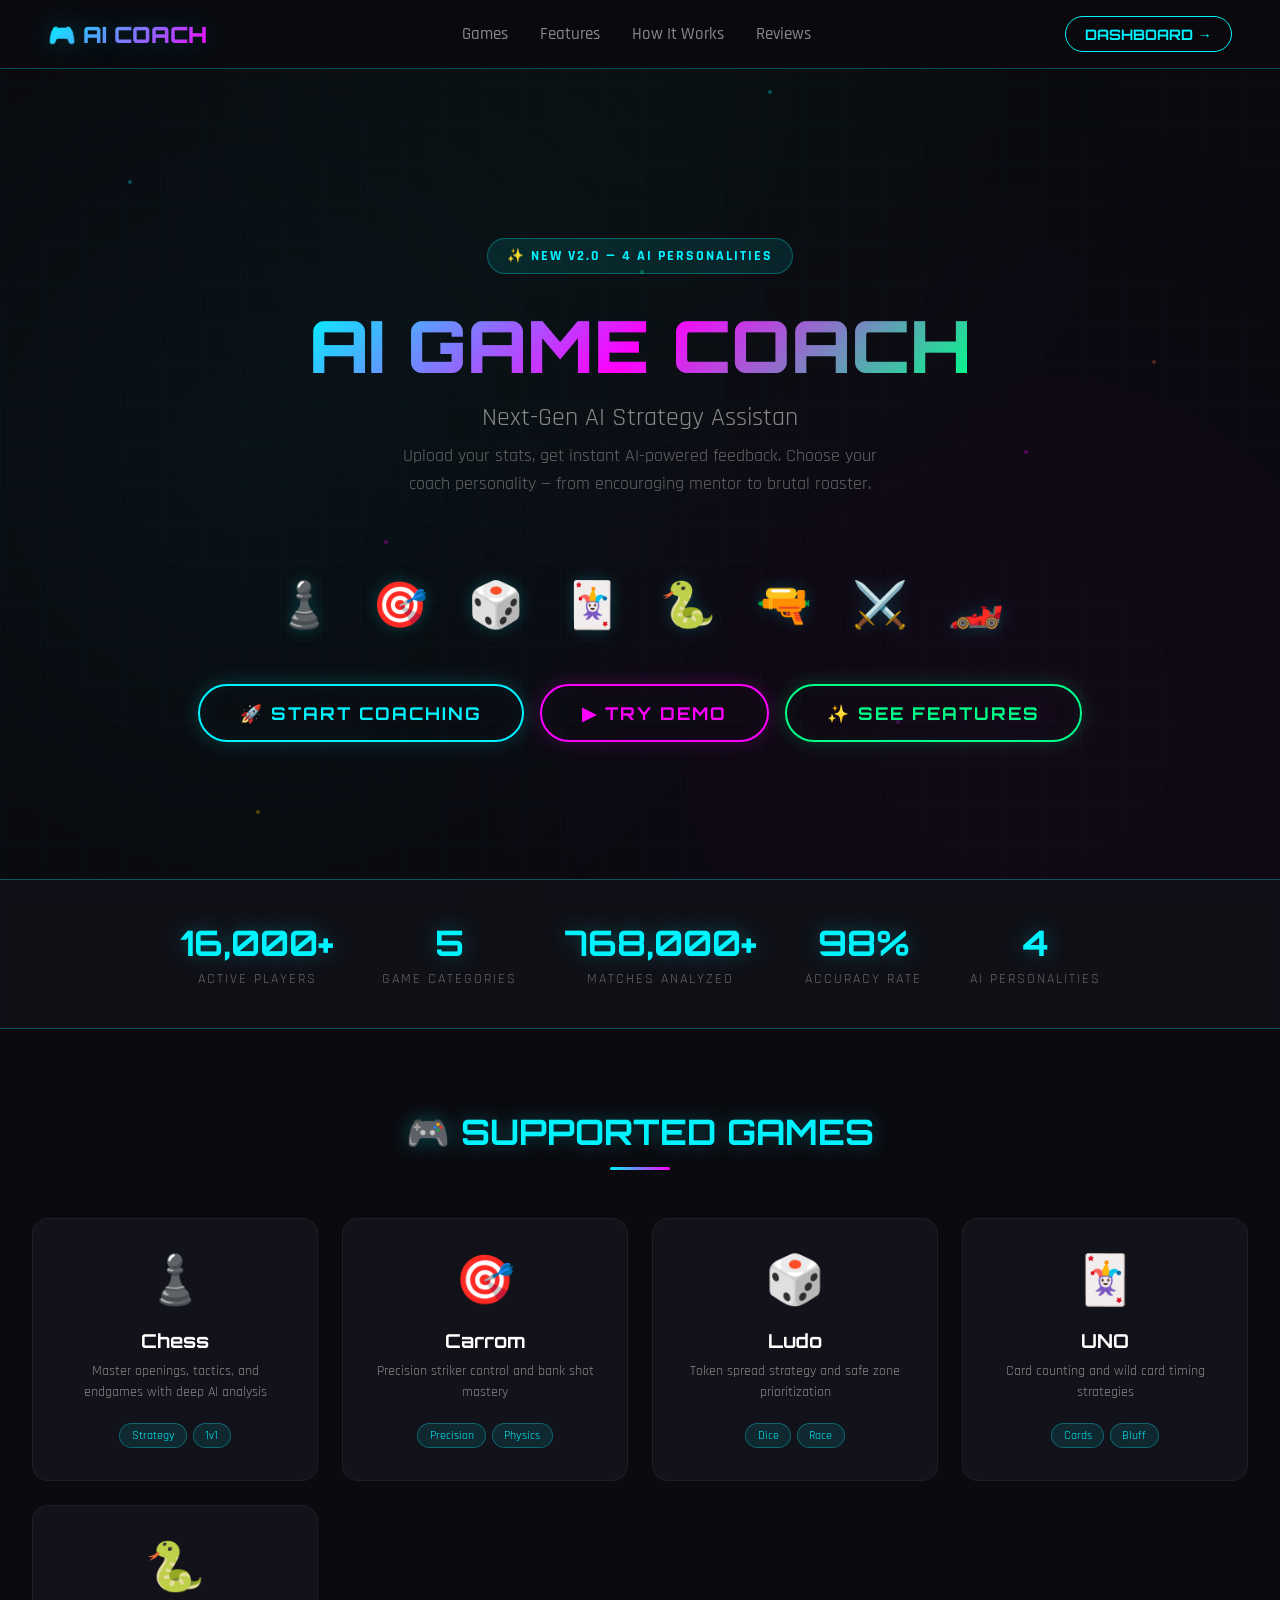
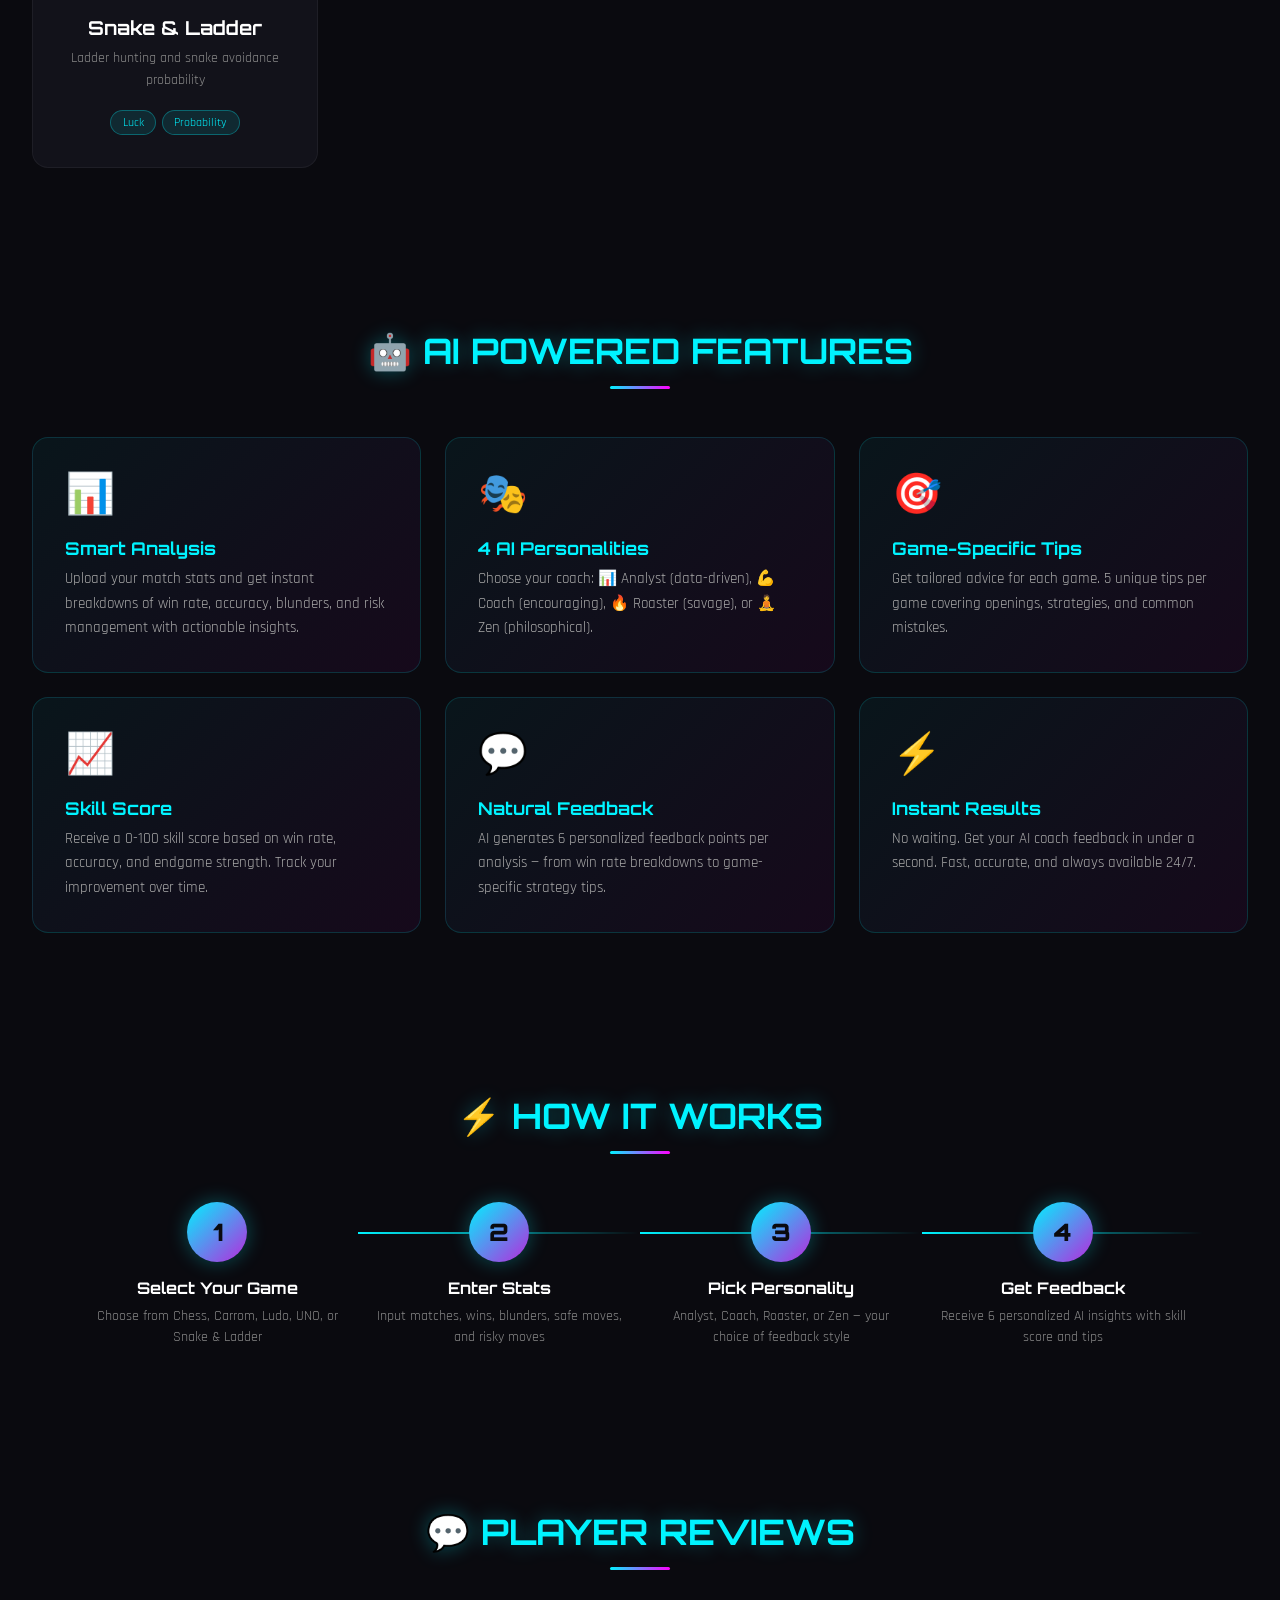
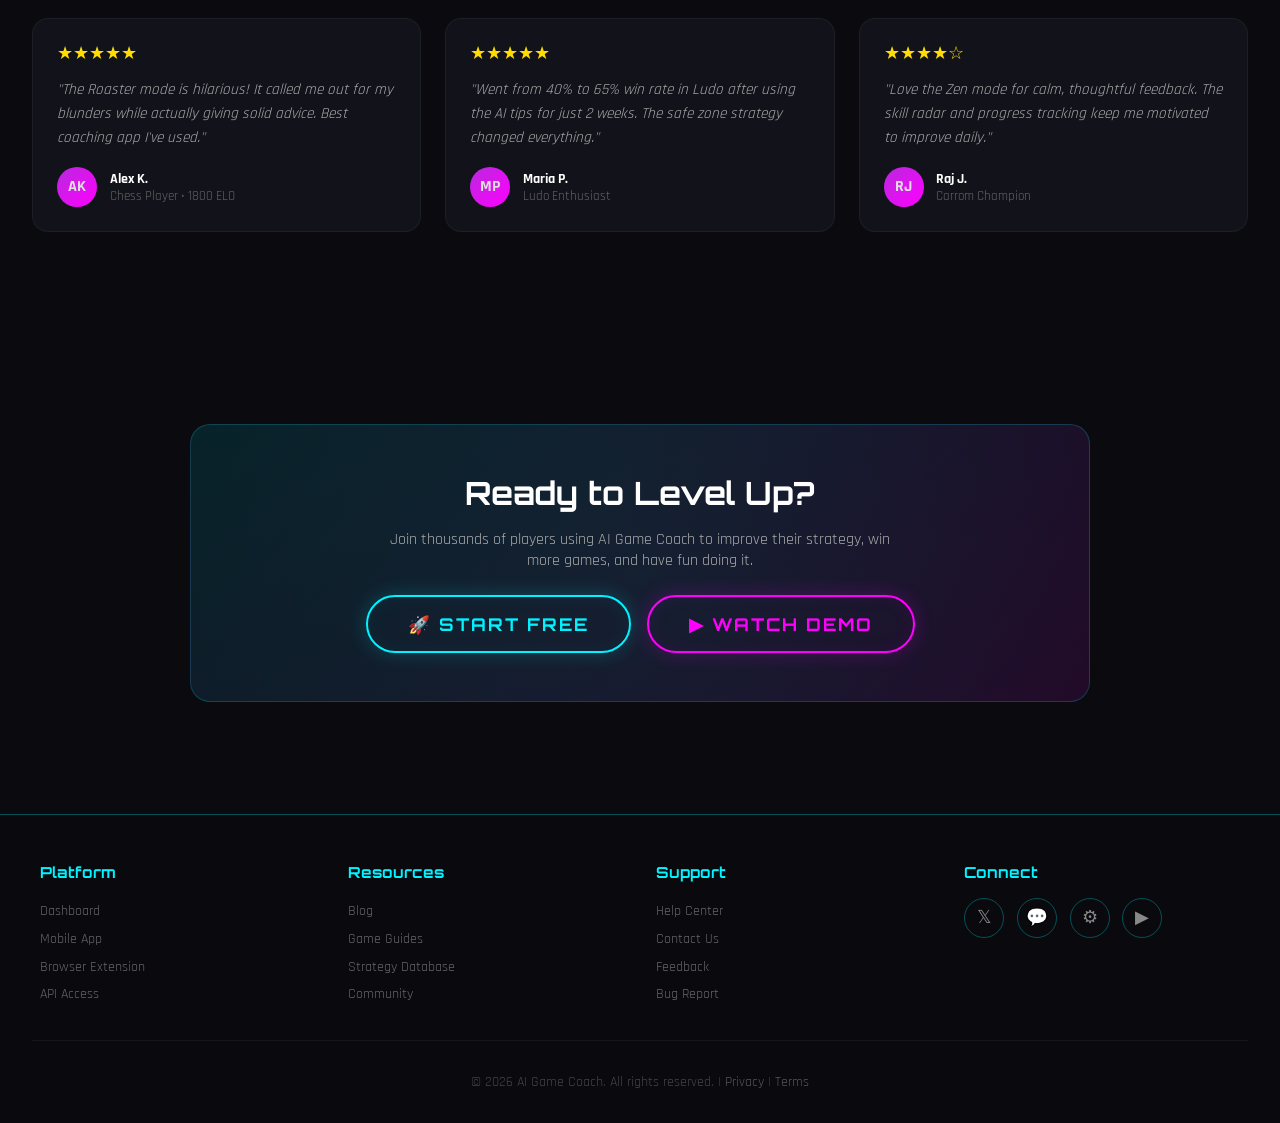
==== commit ee0023da: "feat: prepare project for production deployment on Render and Vercel" ====
--- a/AI_Game_Coach/frontend/index.html
+++ b/AI_Game_Coach/frontend/index.html
@@ -1137,6 +1137,7 @@
         </div>
     </footer>
 
+    <script src="config.js"></script>
     <script>
         // Smooth scroll for nav links
         document.querySelectorAll('a[href^="#"]').forEach(anchor => {
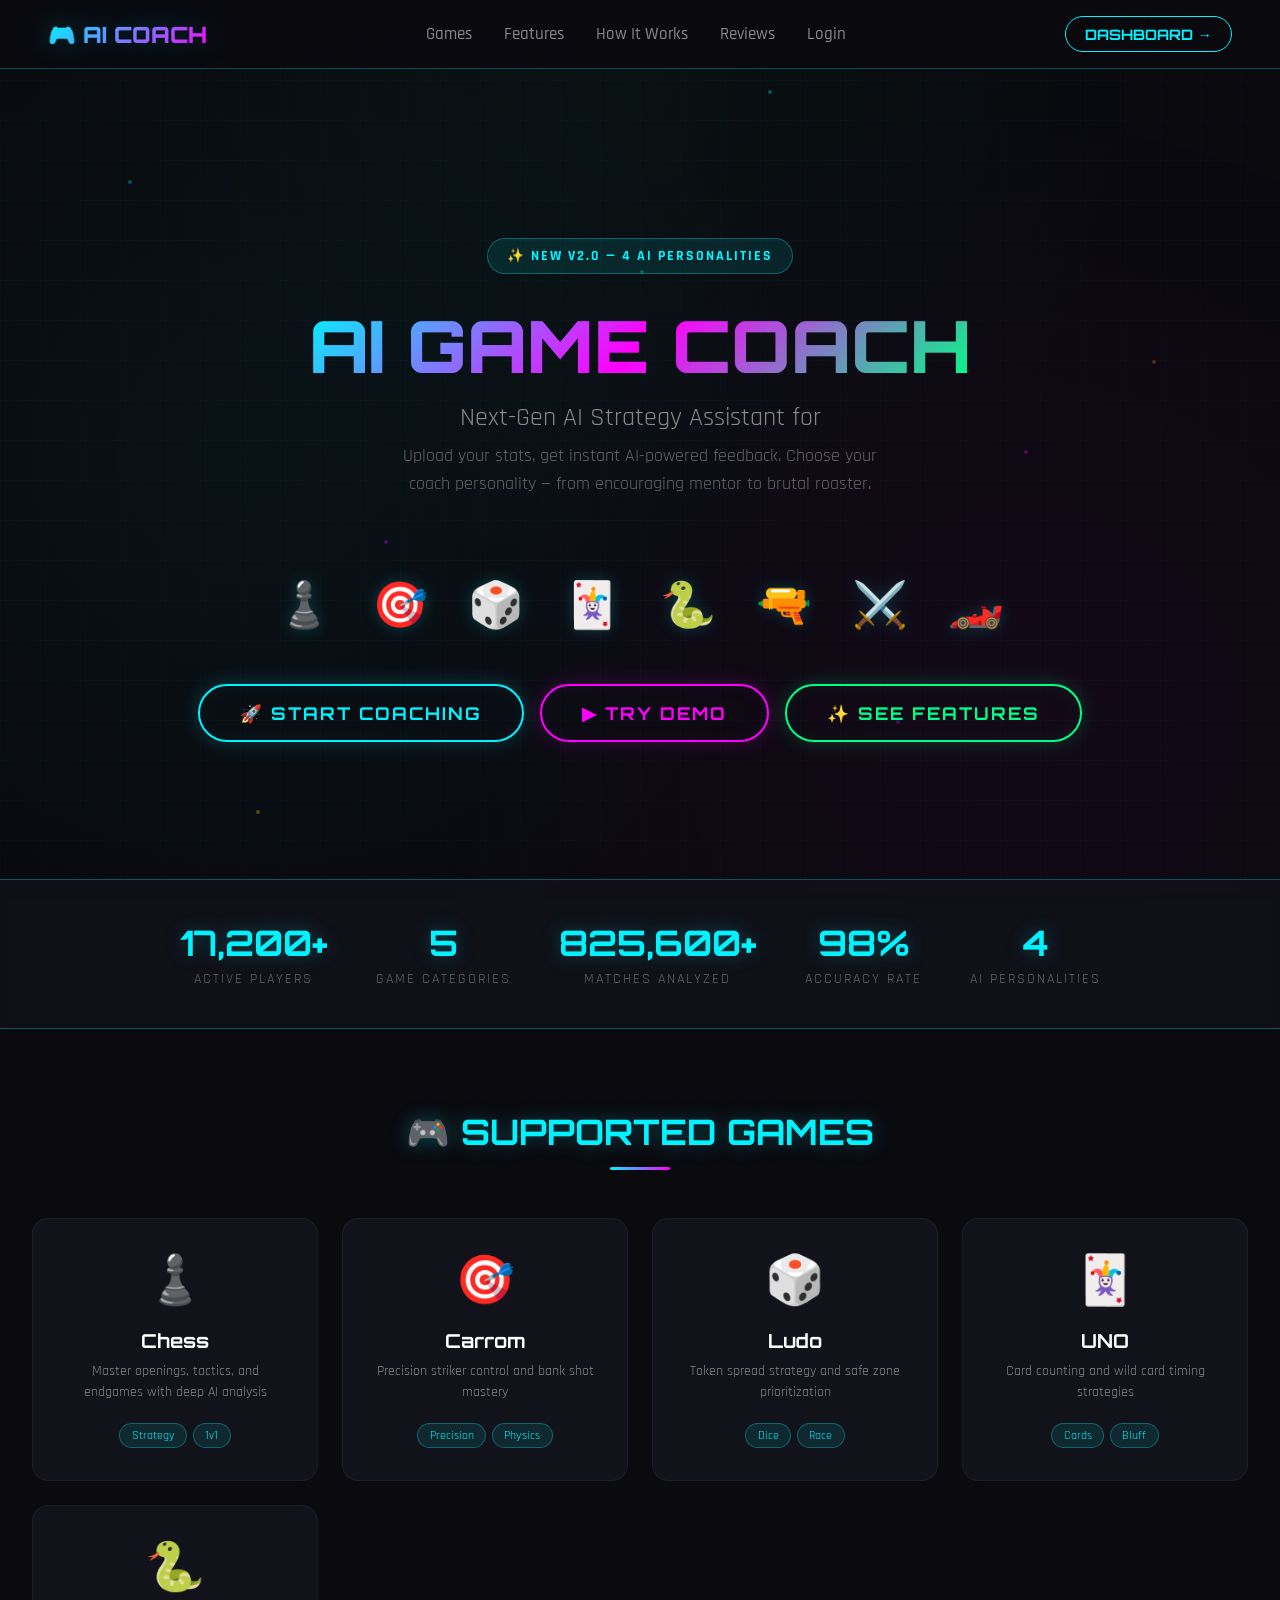
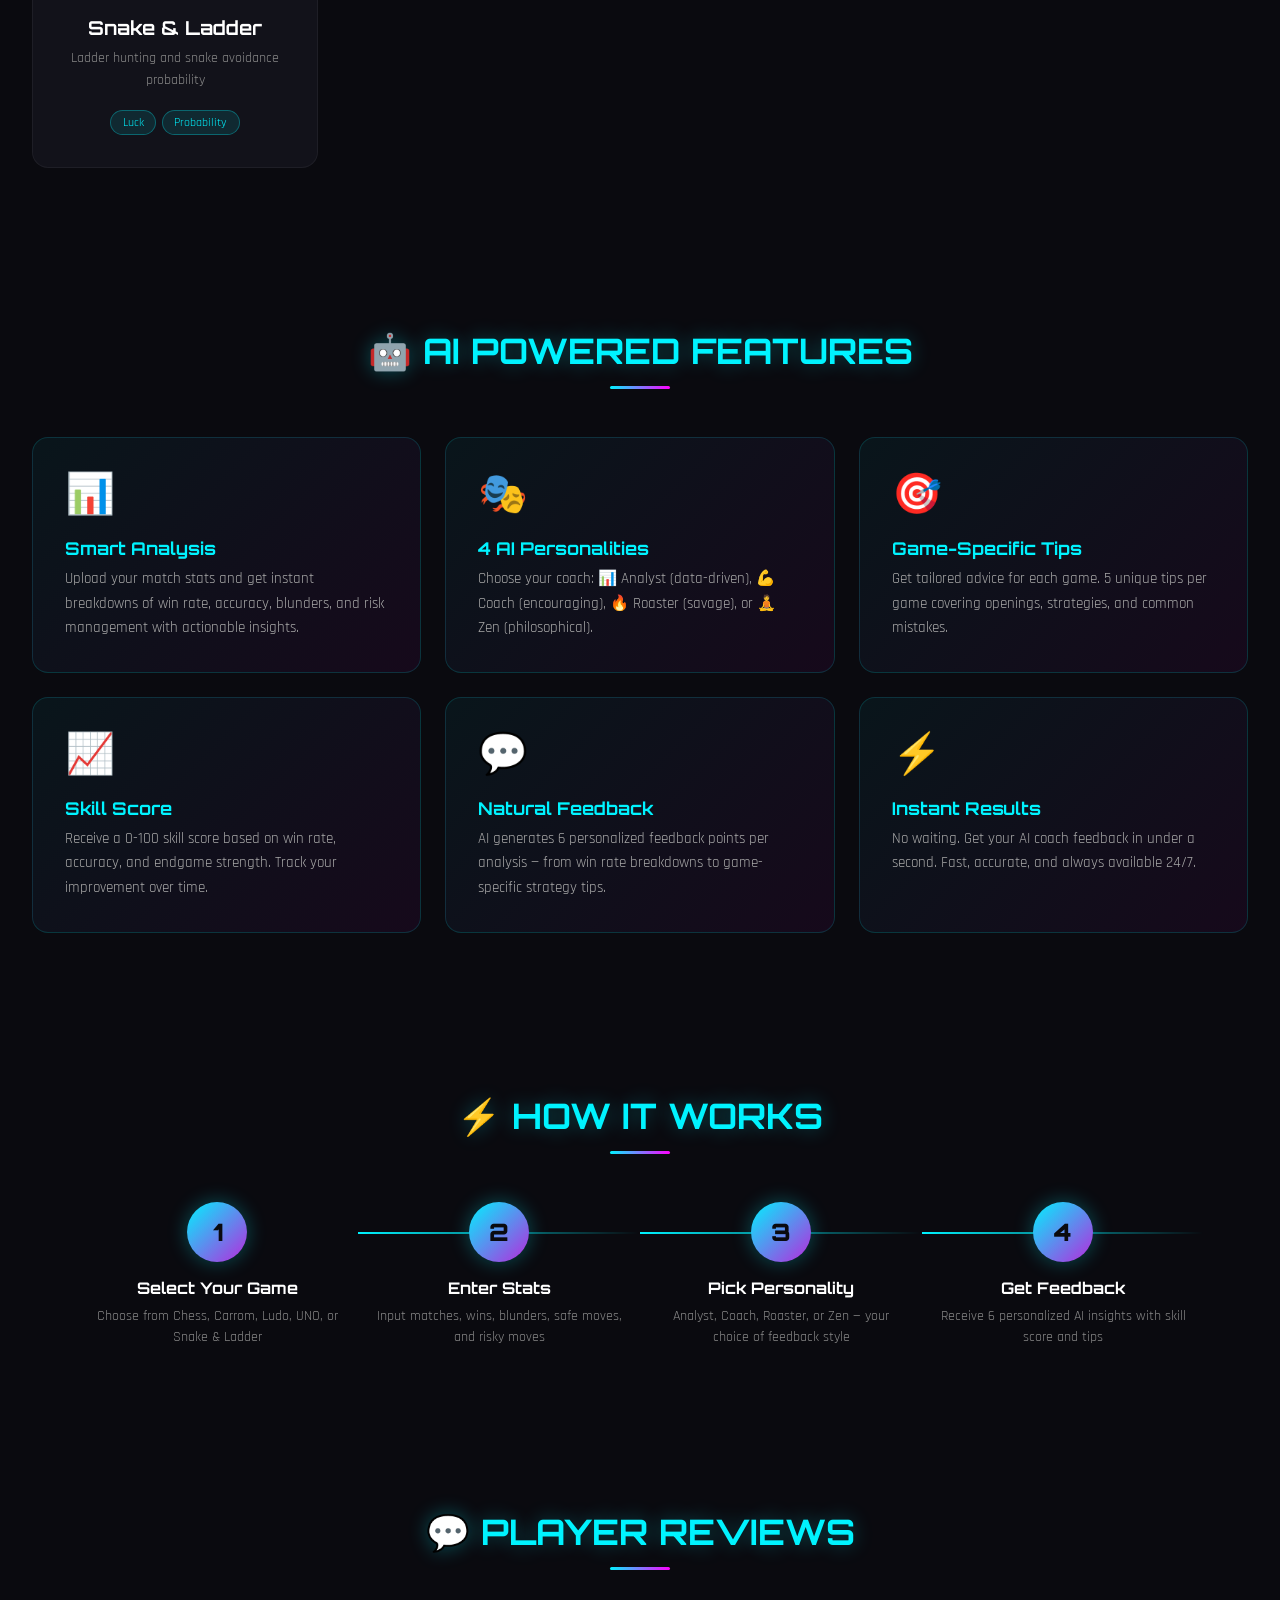
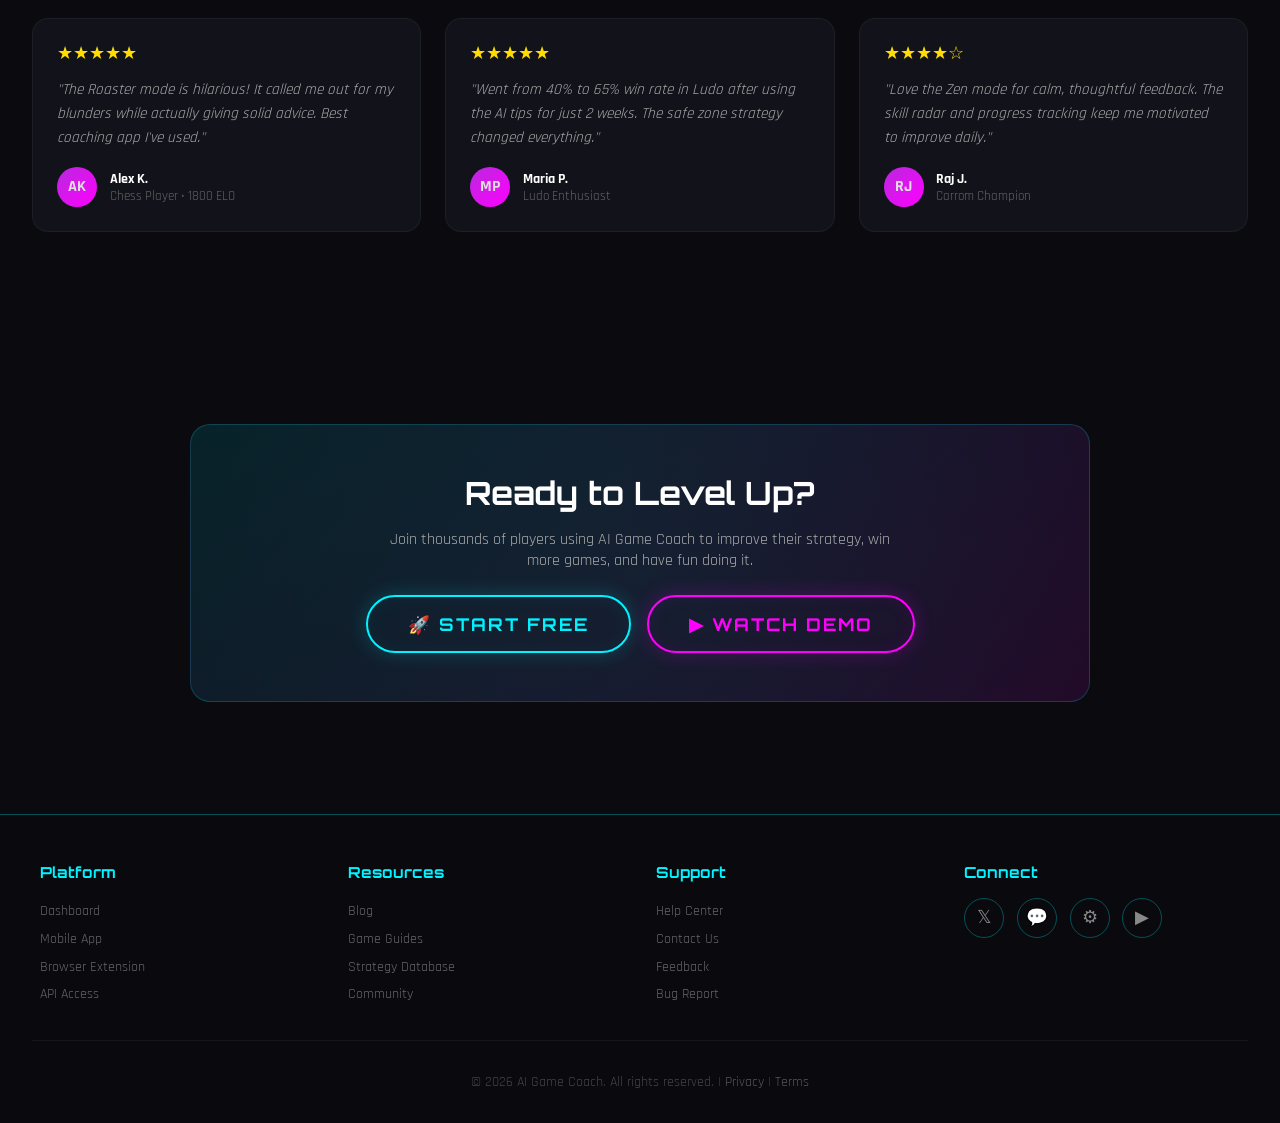
==== commit fa4b4a43: "feat: add root API status route and set production Render URL" ====
--- a/AI_Game_Coach/frontend/index.html
+++ b/AI_Game_Coach/frontend/index.html
@@ -874,6 +874,7 @@
             <li><a href="#features">Features</a></li>
             <li><a href="#how">How It Works</a></li>
             <li><a href="#testimonials">Reviews</a></li>
+            <li><a href="login.html">Login</a></li>
         </ul>
         <a href="dashboard.html" class="nav-cta">DASHBOARD →</a>
     </nav>
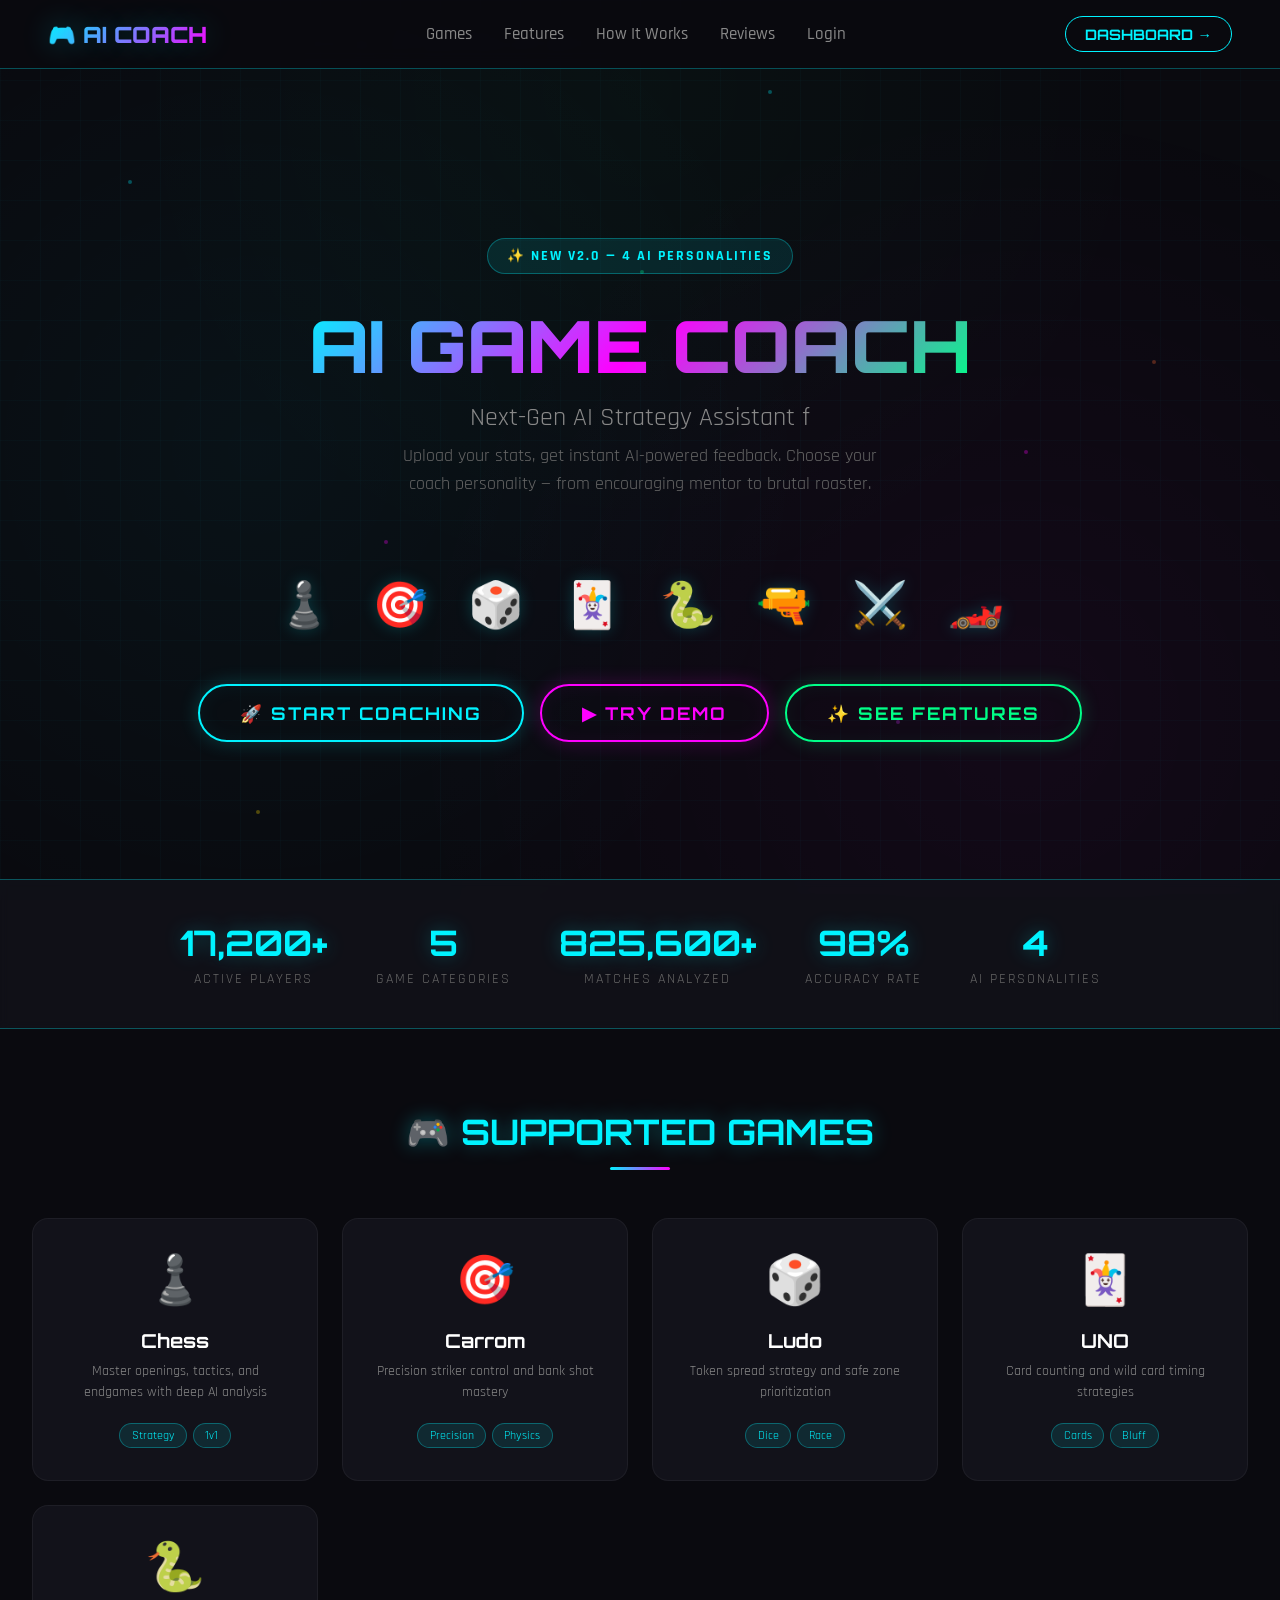
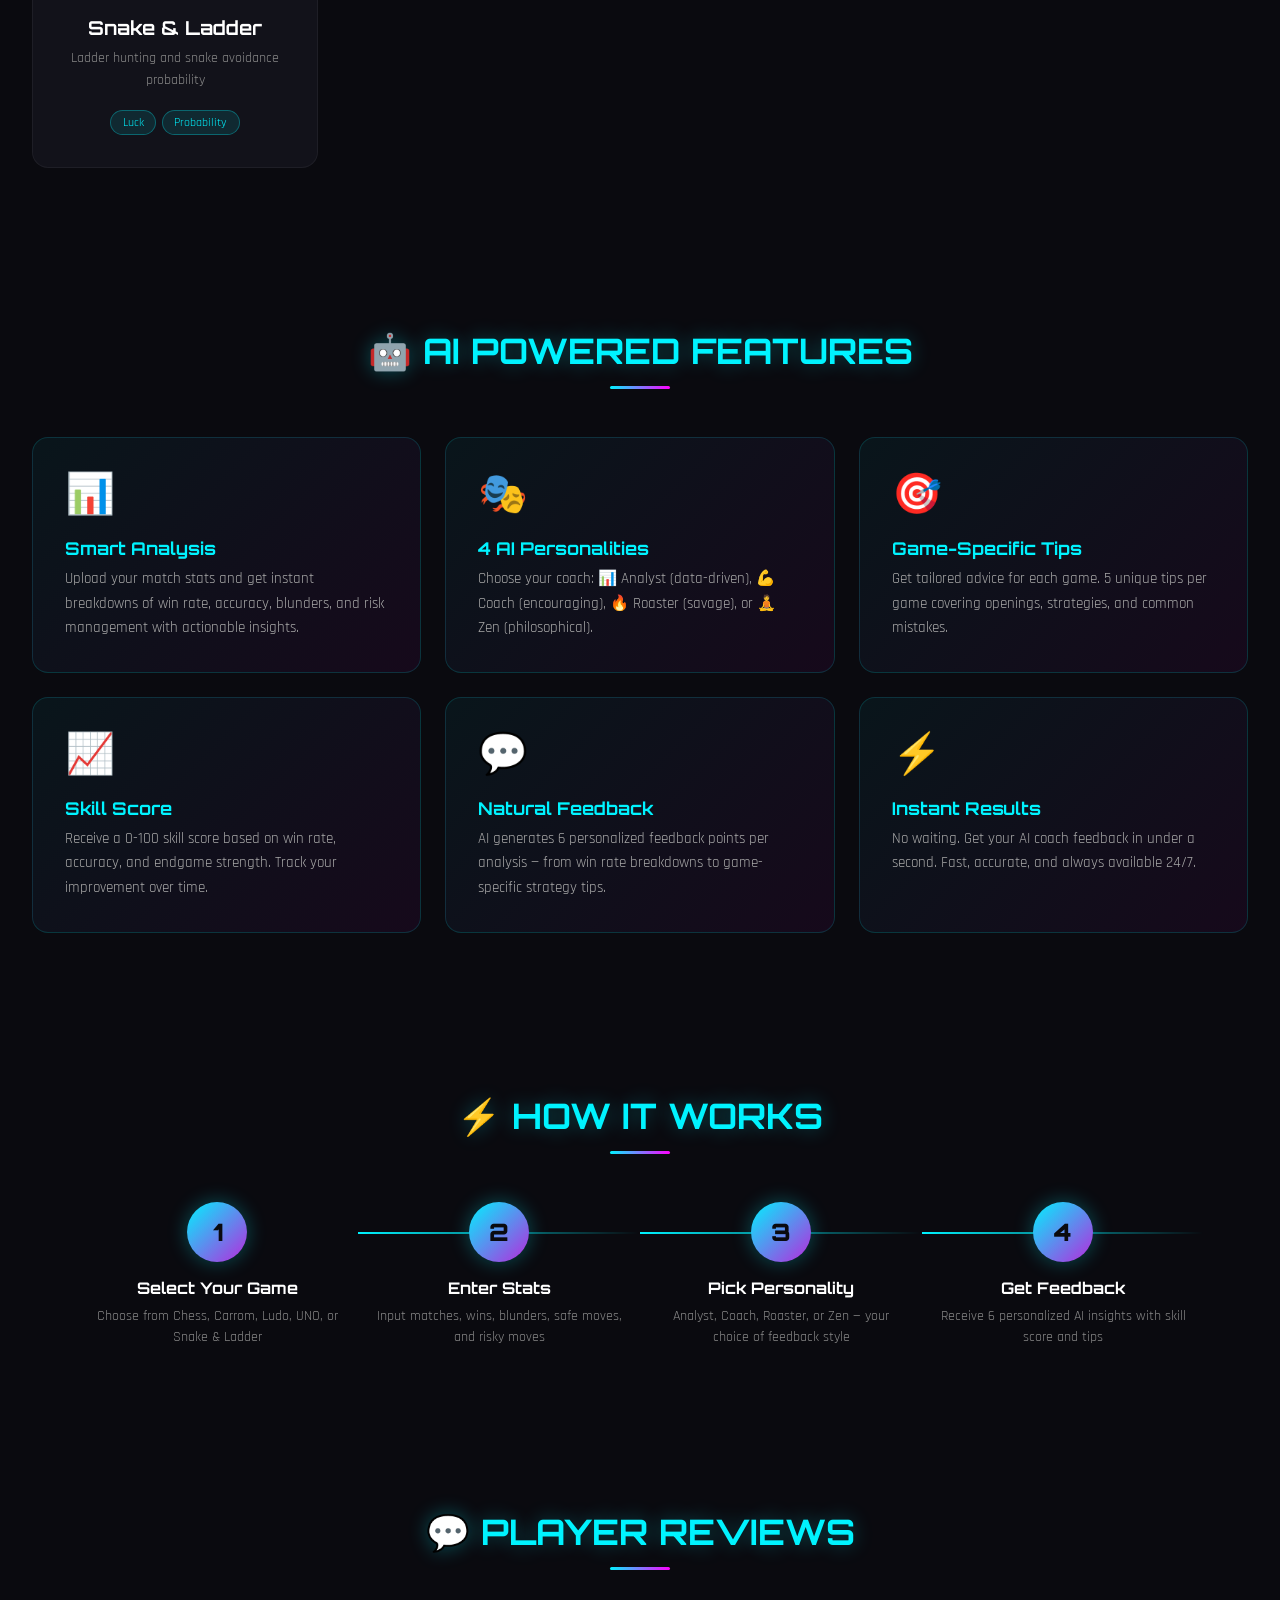
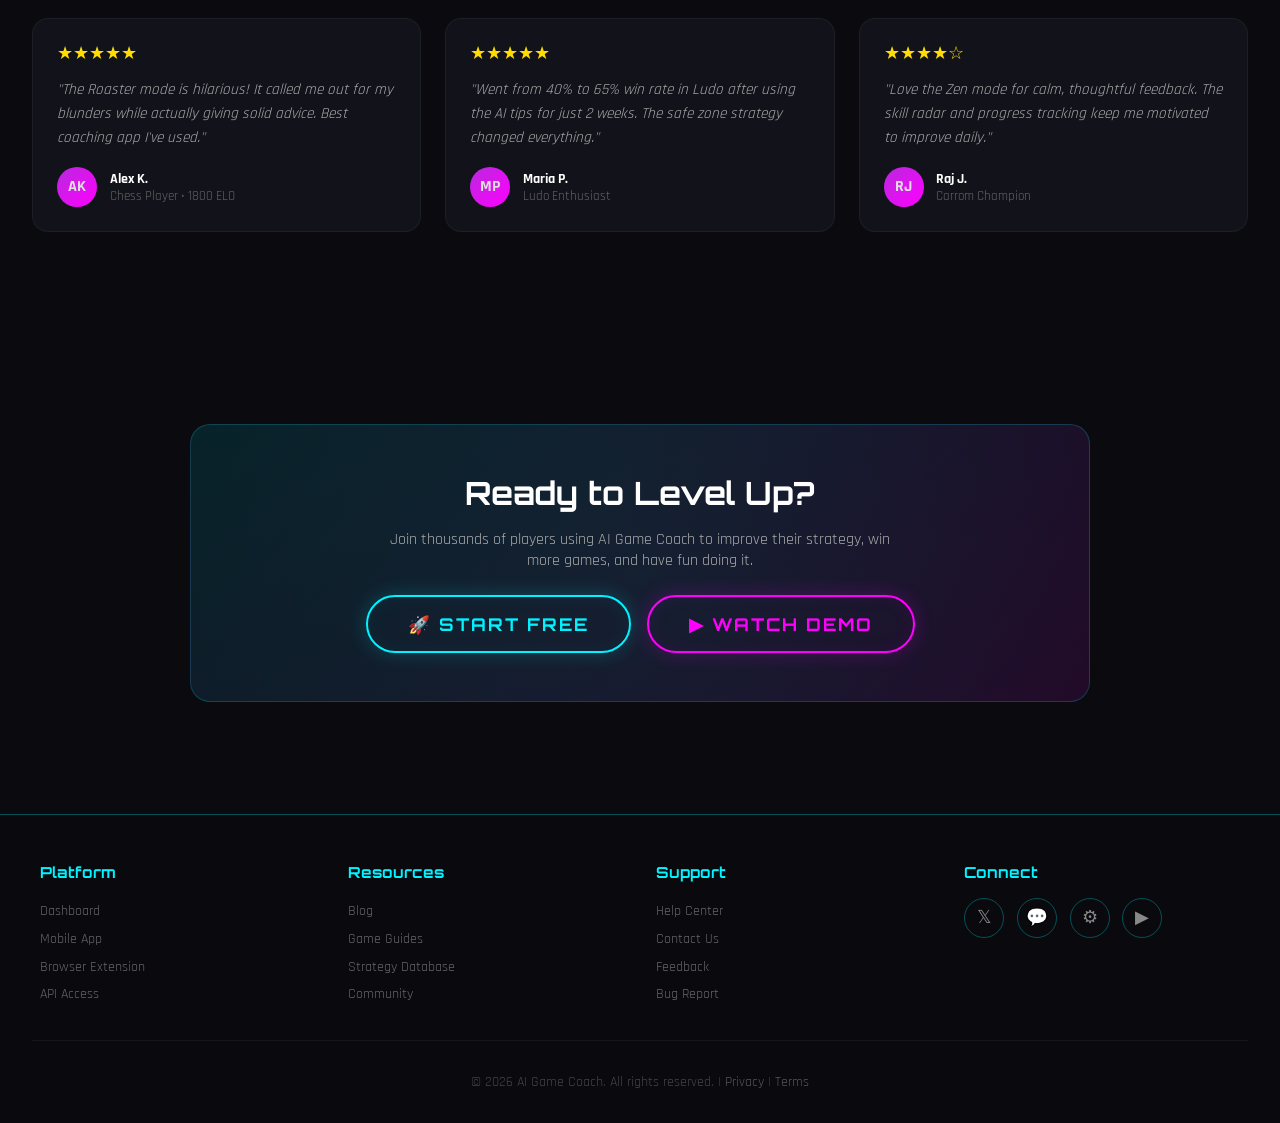
==== commit 12b416e0: "feat: make frontend fully responsive for mobile, tablet, and all devices" ====
--- a/AI_Game_Coach/frontend/index.html
+++ b/AI_Game_Coach/frontend/index.html
@@ -841,15 +841,194 @@
         ::-webkit-scrollbar-thumb { background: var(--neon-cyan); border-radius: 3px; }
         ::-webkit-scrollbar-thumb:hover { background: var(--neon-pink); }
 
-        /* Responsive */
-        @media (max-width: 768px) {
-            .hero h1 { font-size: 2.8rem; }
-            .hero-subtitle { font-size: 1.2rem; }
-            .nav-links { display: none; }
-            .navbar { padding: 1rem; }
-            .stats-bar { gap: 1.5rem; }
-            .section { padding: 3rem 1rem; }
-            .cta-banner h2 { font-size: 1.5rem; }
+        /* ── Mobile Hamburger Toggle ──────────── */
+        .nav-toggle-btn {
+            display: none;
+            align-items: center;
+            justify-content: center;
+            width: 40px;
+            height: 40px;
+            background: rgba(0, 243, 255, 0.08);
+            border: 1px solid var(--neon-cyan);
+            border-radius: 8px;
+            color: var(--neon-cyan);
+            font-size: 1.35rem;
+            cursor: pointer;
+            transition: all 0.3s;
+        }
+
+        .nav-toggle-btn:hover {
+            background: rgba(0, 243, 255, 0.2);
+            box-shadow: 0 0 15px rgba(0, 243, 255, 0.3);
+        }
+
+        /* ── Comprehensive Responsive Media Queries ──── */
+        @media (max-width: 900px) {
+            .navbar {
+                padding: 0.9rem 1.5rem;
+            }
+            .nav-toggle-btn {
+                display: flex;
+            }
+            .nav-links {
+                position: fixed;
+                top: 66px;
+                left: 0;
+                right: 0;
+                background: rgba(10, 10, 15, 0.97);
+                backdrop-filter: blur(20px);
+                border-bottom: 1px solid var(--border-glow);
+                padding: 1.5rem 1rem;
+                flex-direction: column;
+                gap: 1.2rem;
+                align-items: center;
+                text-align: center;
+                box-shadow: 0 15px 35px rgba(0, 0, 0, 0.8);
+                transform: translateY(-150%);
+                opacity: 0;
+                pointer-events: none;
+                transition: transform 0.3s cubic-bezier(0.4, 0, 0.2, 1), opacity 0.3s ease;
+                z-index: 999;
+            }
+            .nav-links.active {
+                transform: translateY(0);
+                opacity: 1;
+                pointer-events: auto;
+            }
+            .nav-links a {
+                font-size: 1.15rem;
+                padding: 0.4rem 1rem;
+                display: block;
+                width: 100%;
+            }
+            .stats-bar {
+                display: grid;
+                grid-template-columns: repeat(2, 1fr);
+                gap: 1.2rem;
+                padding: 1.5rem;
+                margin: 2rem 1.5rem;
+            }
+            .features-grid, .game-grid, .testimonials-grid {
+                grid-template-columns: repeat(auto-fit, minmax(260px, 1fr));
+                gap: 1.2rem;
+            }
+            .steps-container {
+                gap: 1.5rem;
+            }
+            .step {
+                max-width: 220px;
+            }
+            .footer-content {
+                grid-template-columns: repeat(2, 1fr);
+                gap: 2rem;
+            }
+        }
+
+        @media (max-width: 600px) {
+            .navbar {
+                padding: 0.75rem 1rem;
+            }
+            .logo {
+                font-size: 1.15rem;
+            }
+            .nav-cta {
+                padding: 0.45rem 0.9rem;
+                font-size: 0.8rem;
+            }
+            .hero {
+                padding: 3rem 1rem 2rem;
+            }
+            .hero-badge {
+                font-size: 0.75rem;
+                padding: 0.3rem 0.8rem;
+            }
+            .hero h1 {
+                font-size: 2.3rem;
+                letter-spacing: 1px;
+            }
+            .hero-subtitle {
+                font-size: 1.05rem;
+                letter-spacing: 1px;
+            }
+            .hero-desc {
+                font-size: 0.92rem;
+                line-height: 1.5;
+                padding: 0 0.5rem;
+            }
+            .game-icons {
+                gap: 0.5rem;
+            }
+            .game-icon {
+                font-size: 1.6rem;
+                padding: 0.3rem;
+            }
+            .cta-group {
+                flex-direction: column;
+                width: 100%;
+                max-width: 320px;
+                margin: 0 auto;
+                gap: 0.75rem;
+            }
+            .neon-btn {
+                width: 100%;
+                padding: 0.85rem 1.2rem;
+                font-size: 0.9rem;
+                justify-content: center;
+                text-align: center;
+            }
+            .stats-bar {
+                grid-template-columns: 1fr 1fr;
+                gap: 1rem;
+                padding: 1.2rem 0.8rem;
+                margin: 1.5rem 0.8rem;
+            }
+            .stat-value {
+                font-size: 1.8rem;
+            }
+            .stat-label {
+                font-size: 0.78rem;
+            }
+            .section {
+                padding: 2.5rem 1rem;
+            }
+            .section-title {
+                font-size: 1.5rem;
+                margin-bottom: 2rem;
+            }
+            .game-grid, .features-grid, .testimonials-grid {
+                grid-template-columns: 1fr;
+                gap: 1rem;
+            }
+            .game-card, .feature-card, .testimonial {
+                padding: 1.4rem 1.1rem;
+            }
+            .steps-container {
+                flex-direction: column;
+                align-items: center;
+                gap: 2rem;
+            }
+            .step {
+                max-width: 100%;
+                width: 100%;
+            }
+            .cta-banner {
+                padding: 2rem 1.2rem;
+                margin: 0 0.5rem;
+            }
+            .cta-banner h2 {
+                font-size: 1.45rem;
+            }
+            .cta-banner p {
+                font-size: 0.9rem;
+            }
+            .footer-content {
+                grid-template-columns: 1fr;
+                gap: 1.8rem;
+                text-align: center;
+            }
+            .social-links {
+                justify-content: center;
+            }
         }
     </style>
 </head>
@@ -868,15 +1047,18 @@
 
     <!-- Navigation -->
     <nav class="navbar">
-        <div class="logo">🎮 AI COACH</div>
-        <ul class="nav-links">
-            <li><a href="#games">Games</a></li>
-            <li><a href="#features">Features</a></li>
-            <li><a href="#how">How It Works</a></li>
-            <li><a href="#testimonials">Reviews</a></li>
+        <a href="index.html" class="logo" style="text-decoration:none;">🎮 AI COACH</a>
+        <ul class="nav-links" id="nav-links">
+            <li><a href="#games" onclick="closeNavMenu()">Games</a></li>
+            <li><a href="#features" onclick="closeNavMenu()">Features</a></li>
+            <li><a href="#how" onclick="closeNavMenu()">How It Works</a></li>
+            <li><a href="#testimonials" onclick="closeNavMenu()">Reviews</a></li>
             <li><a href="login.html">Login</a></li>
         </ul>
-        <a href="dashboard.html" class="nav-cta">DASHBOARD →</a>
+        <div style="display:flex; align-items:center; gap:0.6rem;">
+            <a href="dashboard.html" class="nav-cta">DASHBOARD →</a>
+            <button class="nav-toggle-btn" id="nav-toggle" onclick="toggleNavMenu()" aria-label="Toggle navigation">☰</button>
+        </div>
     </nav>
 
     <!-- Hero Section -->
@@ -1140,6 +1322,30 @@
 
     <script src="config.js"></script>
     <script>
+        // Mobile Navigation Toggle
+        function toggleNavMenu() {
+            const nav = document.getElementById("nav-links");
+            const btn = document.getElementById("nav-toggle");
+            if (!nav) return;
+            const active = nav.classList.toggle("active");
+            if (btn) btn.textContent = active ? "✕" : "☰";
+        }
+
+        function closeNavMenu() {
+            const nav = document.getElementById("nav-links");
+            const btn = document.getElementById("nav-toggle");
+            if (nav) nav.classList.remove("active");
+            if (btn) btn.textContent = "☰";
+        }
+
+        document.addEventListener("click", (e) => {
+            const nav = document.getElementById("nav-links");
+            const btn = document.getElementById("nav-toggle");
+            if (nav && nav.classList.contains("active") && !nav.contains(e.target) && !btn.contains(e.target)) {
+                closeNavMenu();
+            }
+        });
+
         // Smooth scroll for nav links
         document.querySelectorAll('a[href^="#"]').forEach(anchor => {
             anchor.addEventListener('click', function (e) {
